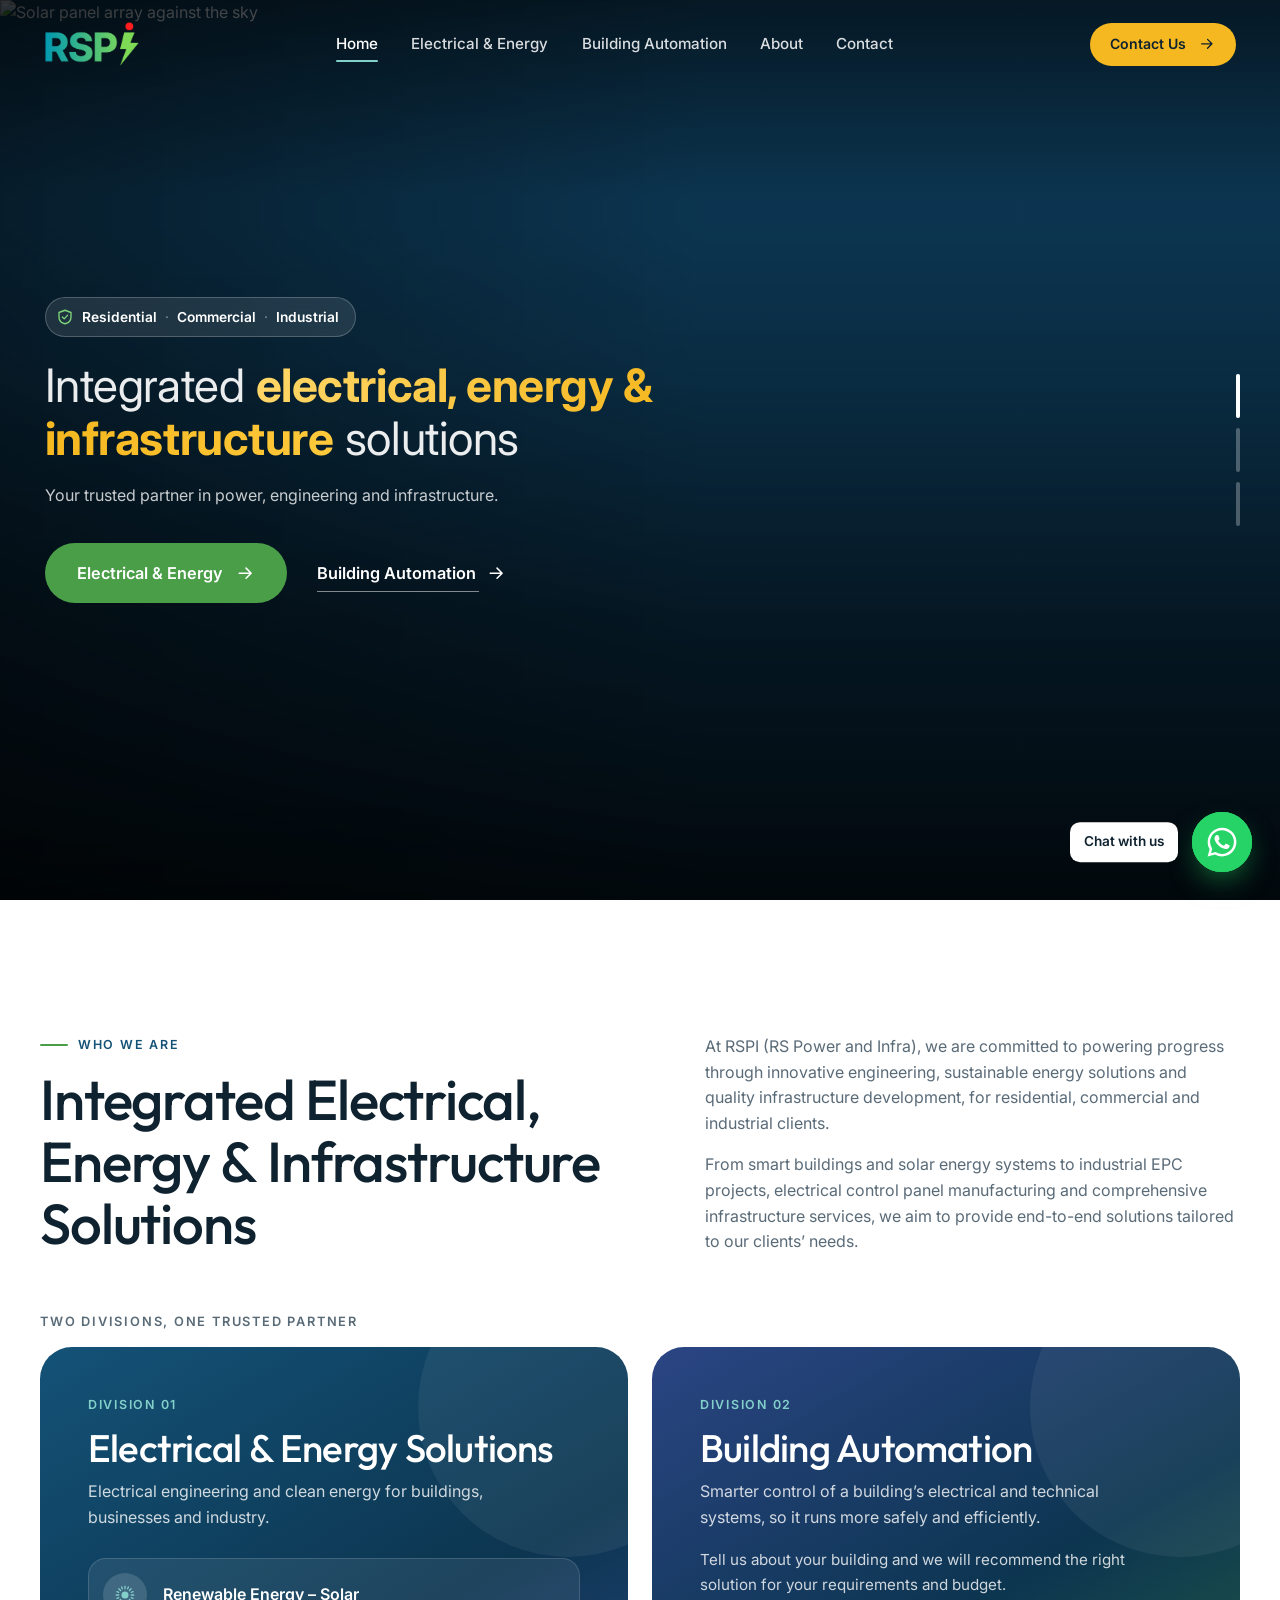
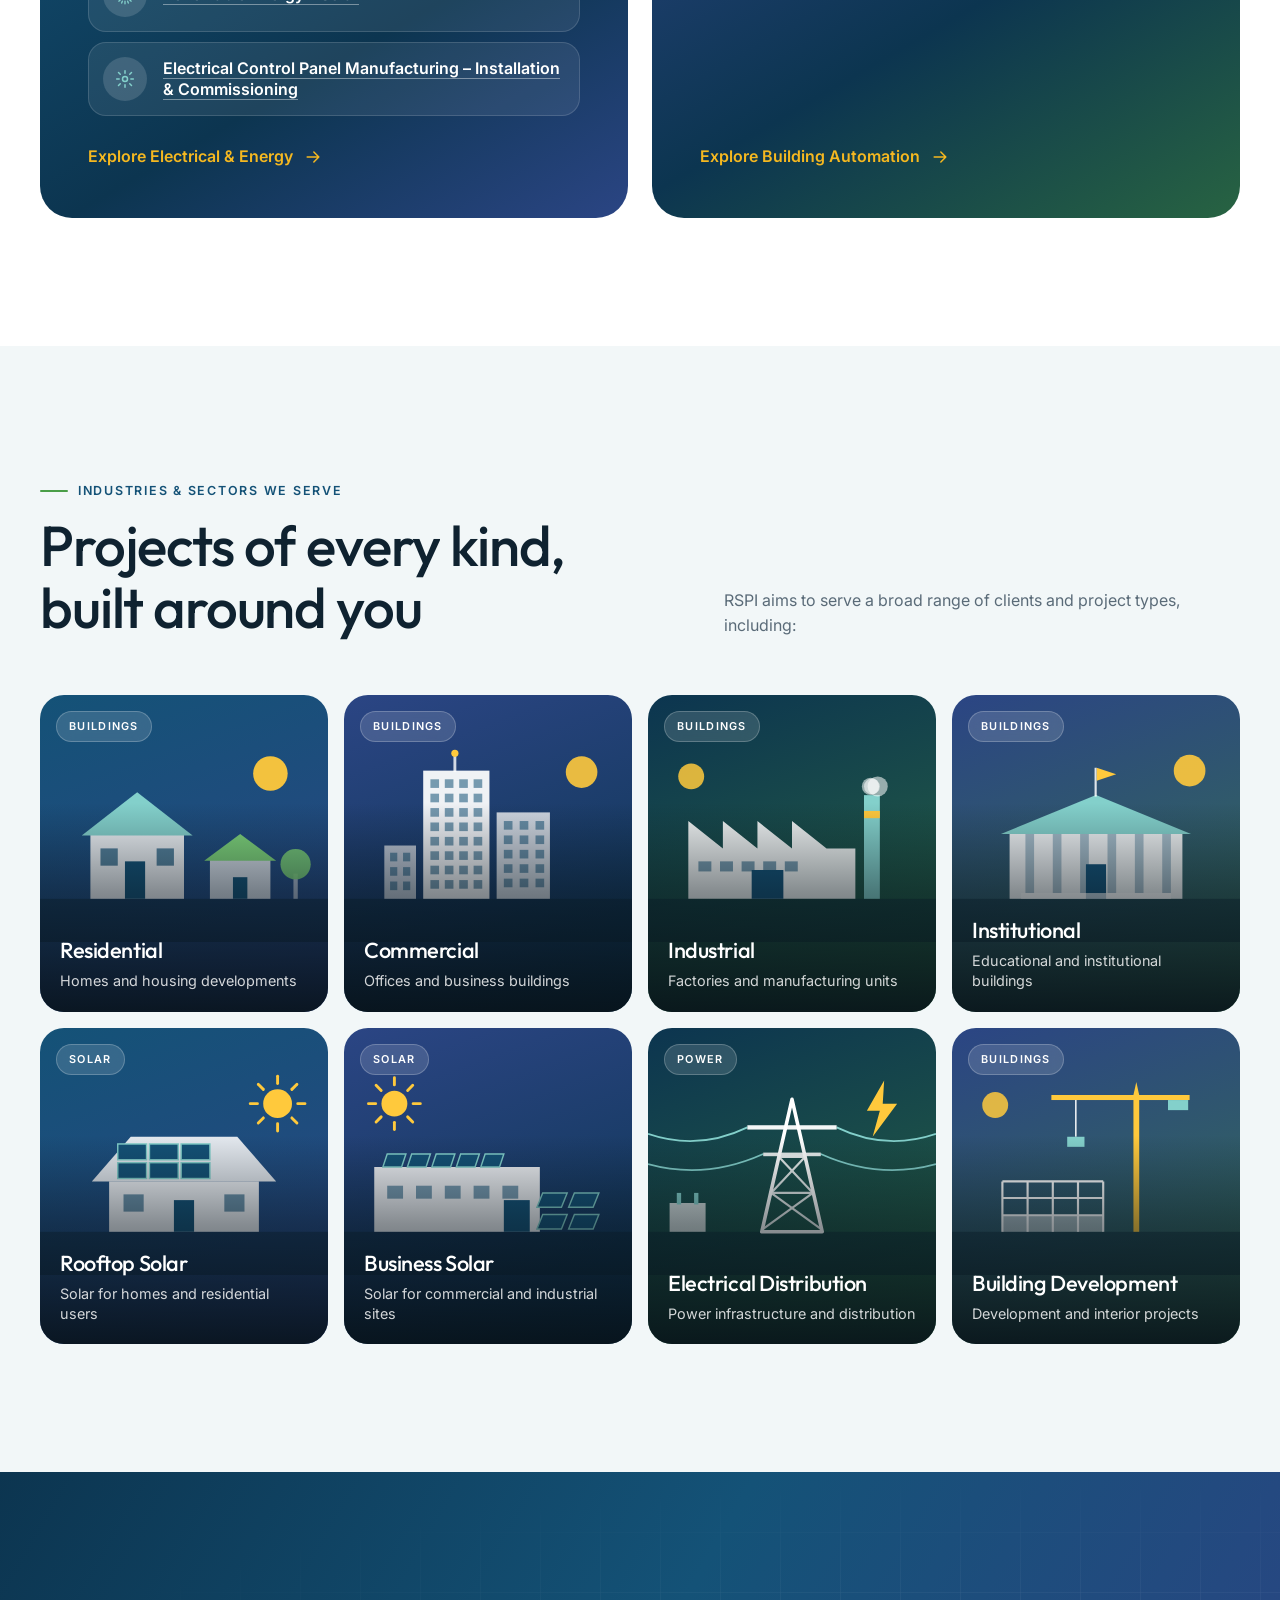
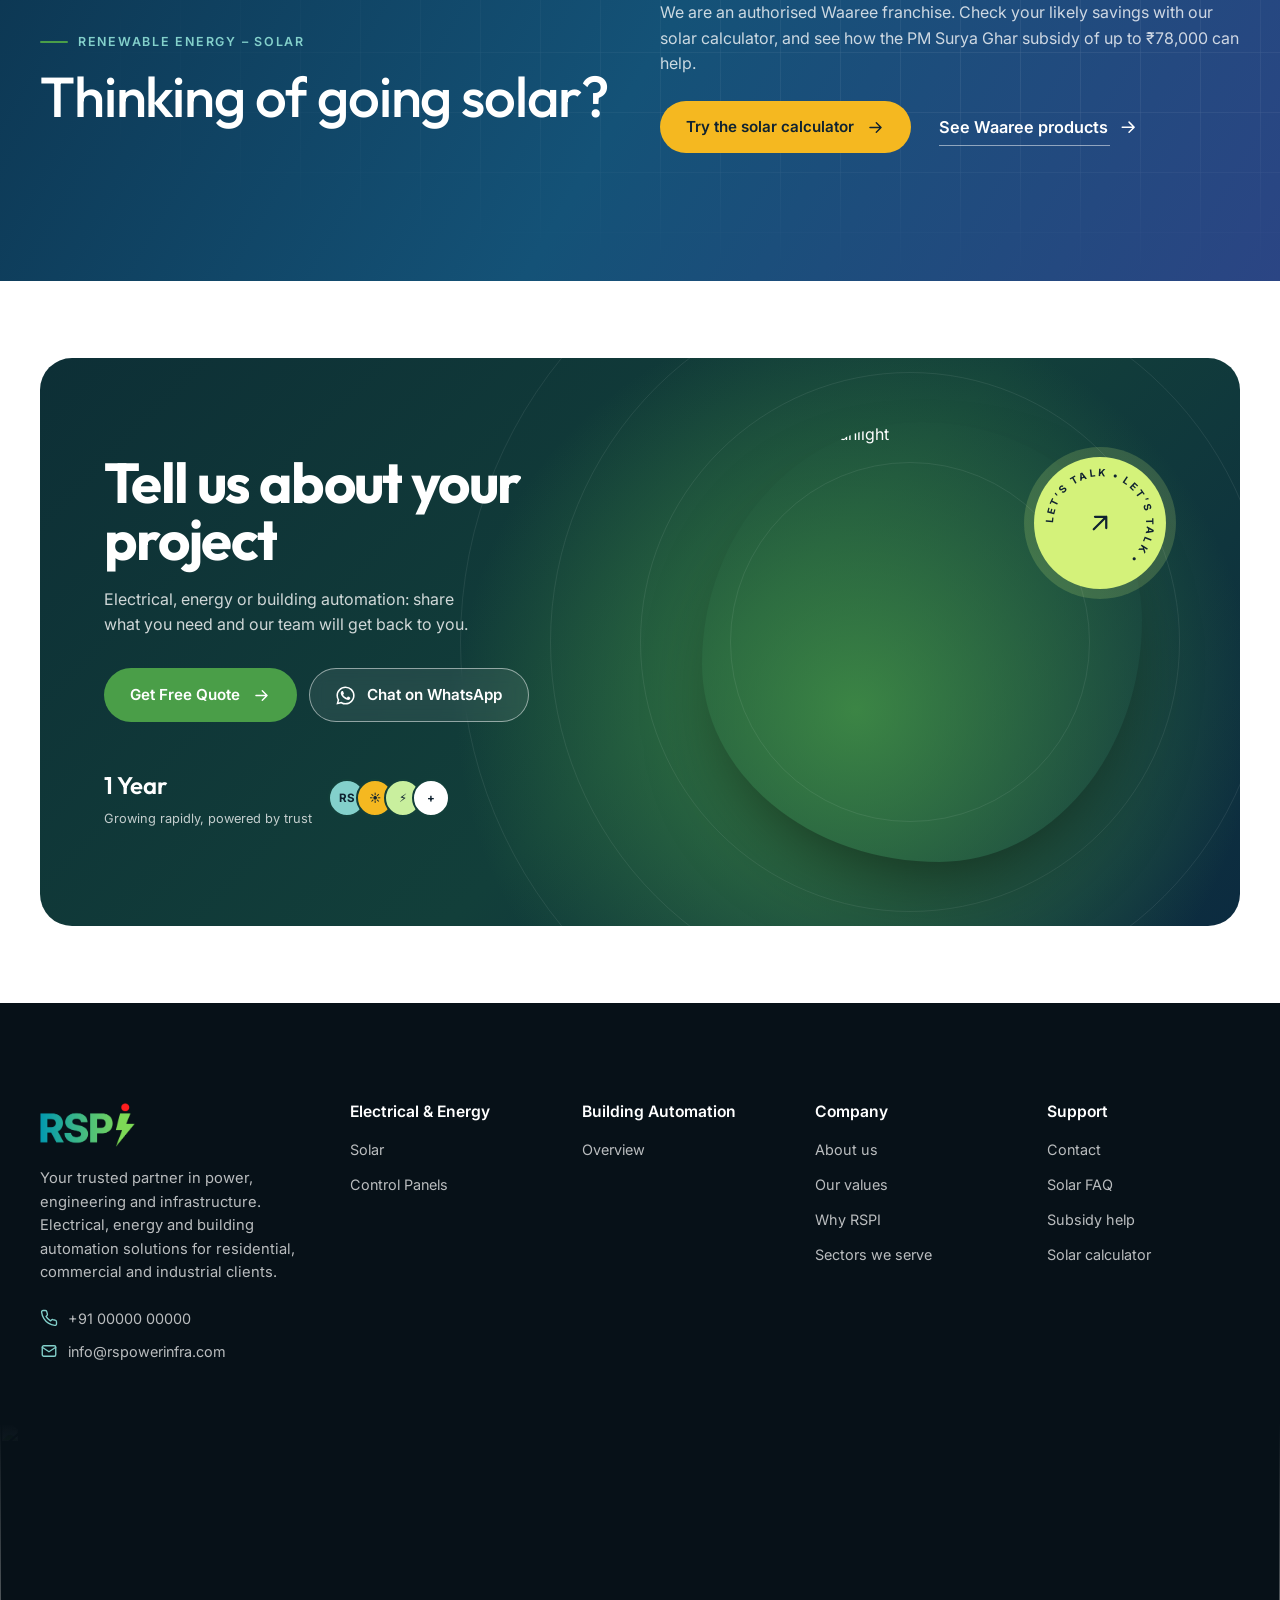
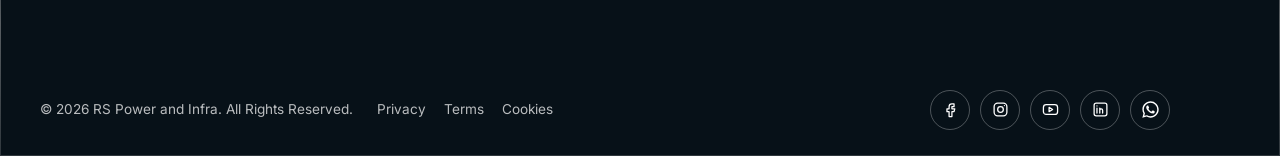
==== index.html @ d49f488b "Sectors: image tiles with short heading and subheading Replace the icon-and-sentence cards with pict" ====
<!DOCTYPE html>
<html lang="en" class="no-js">
<head>
  <meta charset="UTF-8" />
  <meta name="viewport" content="width=device-width, initial-scale=1" />
  <title>RSPI | Electrical, Energy &amp; Building Automation</title>
  <meta name="description" content="RSPI (RS Power and Infra) delivers electrical and energy solutions (solar and control panels) and building automation for residential, commercial and industrial clients." />
  <meta property="og:title" content="RSPI | Electrical, Energy &amp; Building Automation" />
  <meta property="og:description" content="Your trusted partner in power, engineering and infrastructure: electrical and energy solutions, plus building automation." />
  <meta property="og:type" content="website" />
  <meta name="theme-color" content="#145277" />
  <link rel="preconnect" href="https://fonts.googleapis.com" />
  <link rel="preconnect" href="https://fonts.gstatic.com" crossorigin />
  <link href="https://fonts.googleapis.com/css2?family=Inter:wght@400;500;600;700&family=Outfit:wght@300;400;500;600;700&display=swap" rel="stylesheet" />
  <link rel="icon" type="image/png" href="assets/logo/favicon.png" />
  <link rel="stylesheet" href="css/style.css?v=45" />
</head>
<body class="has-topnav">

  <!-- Loader -->
  <div class="loader" aria-hidden="true">
    <div class="loader__inner">
      <div class="loader__logo">
        <img class="loader__letters" src="assets/logo/logo-letters.webp" width="1400" height="651" alt="" />
        <img class="loader__bolt" src="assets/logo/logo-bolt.webp" width="1400" height="651" alt="" />
        <img class="loader__dot" src="assets/logo/logo-dot.webp" width="1400" height="651" alt="" />
      </div>
      <div class="loader__bar"><span></span></div>
    </div>
  </div>
  <div class="page-wipe" aria-hidden="true"></div>

  <!-- Header: logo left, site links centre, Contact right (no hamburger on the landing page) -->
  <header class="header header--nav">
    <div class="container header__inner">
      <a href="index.html" class="logo-slot" aria-label="RS Power and Infra home">
        <img class="logo-img" src="assets/logo/logo.png" width="1000" height="465" alt="RS Power and Infra" />
      </a>
      <nav class="header__nav" aria-label="Main">
        <a href="index.html" aria-current="page">Home</a>
        <a href="electrical.html">Electrical &amp; Energy</a>
        <a href="building-automation.html">Building Automation</a>
        <a href="about.html">About</a>
        <a href="contact.html">Contact</a>
      </nav>
      <div class="header__cta">
        <a href="contact.html" class="btn btn--sun magnetic">Contact Us <svg class="i"><use href="#i-arrow-right"/></svg></a>
      </div>
    </div>
  </header>

  <main>
    <!-- 1. HERO -->
    <section class="hero" id="top">
      <div class="hero__bg">
        <!-- Hero slideshow: changes every 5s. Swap these src values with your own photos (2000px wide recommended). -->
        <img class="hero__slide is-active" src="https://images.unsplash.com/photo-1508514177221-188b1cf16e9d?auto=format&fit=crop&w=2000&q=80" alt="Solar panel array against the sky" fetchpriority="high" />
        <img class="hero__slide" src="https://images.unsplash.com/photo-1509391366360-2e959784a276?auto=format&fit=crop&w=2000&q=80" alt="Rows of solar panels in sunlight" />
        <img class="hero__slide" src="https://images.unsplash.com/photo-1730807908064-c087959dd52c?auto=format&fit=crop&w=2000&q=80" alt="Homes with rooftop solar panels" />
      </div>
      <div class="hero__dots" aria-label="Hero images">
        <button class="is-active" aria-label="Image 1"><span></span></button>
        <button aria-label="Image 2"><span></span></button>
        <button aria-label="Image 3"><span></span></button>
      </div>

      <div class="container hero__top">
        <span class="hero__badge" data-hero-fade>
          <svg class="i"><use href="#i-shield"/></svg>
          <b>Residential</b><i aria-hidden="true">·</i><b>Commercial</b><i aria-hidden="true">·</i><b>Industrial</b>
        </span>
        <!-- Rotating headlines: one per hero image, changes with the slide. .hl phrases are yellow. -->
        <h1 class="hero__tagline" data-hero-fade aria-live="polite">
          <span class="is-active">Integrated <strong class="hl">electrical, energy &amp; infrastructure</strong> solutions</span>
          <span><strong class="hl">Solar</strong>, <strong>control panels</strong> and building automation, engineered by one team</span>
          <span>Smarter buildings with <strong class="hl">building automation</strong> from <strong>RSPI</strong></span>
        </h1>
        <p class="hero__sub" data-hero-fade>Your trusted partner in power, engineering and infrastructure.</p>
        <div class="hero__actions" data-hero-fade>
          <a href="electrical.html" class="btn magnetic">Electrical &amp; Energy <svg class="i"><use href="#i-arrow-right"/></svg></a>
          <a href="building-automation.html" class="hero__link">Building Automation <svg class="i"><use href="#i-arrow-right"/></svg></a>
        </div>
      </div>
    </section>

    <!-- 2. WHO WE ARE + TWO DIVISIONS -->
    <section class="section divisions" id="divisions">
      <div class="container">
        <div class="divisions__head">
          <div>
            <span class="eyebrow" data-reveal>Who we are</span>
            <h2 class="h-lg" data-split="words">Integrated Electrical, Energy &amp; Infrastructure Solutions</h2>
          </div>
          <div class="divisions__intro">
            <p data-reveal>At RSPI (RS Power and Infra), we are committed to powering progress through innovative engineering, sustainable energy solutions and quality infrastructure development, for residential, commercial and industrial clients.</p>
            <p data-reveal>From smart buildings and solar energy systems to industrial EPC projects, electrical control panel manufacturing and comprehensive infrastructure services, we aim to provide end-to-end solutions tailored to our clients’ needs.</p>
          </div>
        </div>
        <h3 class="divisions__sub" data-reveal>Two divisions, one trusted partner</h3>
        <div class="divisions__grid" data-stagger>
          <article class="division division--energy">
            <span class="division__num">Division 01</span>
            <h3>Electrical &amp; Energy Solutions</h3>
            <p>Electrical engineering and clean energy for buildings, businesses and industry.</p>
            <ul class="division__list">
              <li><span class="division__icon"><svg class="i"><use href="#i-sun"/></svg></span><b><a href="electrical.html#solar">Renewable Energy – Solar</a></b></li>
              <li><span class="division__icon"><svg class="i"><use href="#i-gear"/></svg></span><b><a href="electrical.html#control-panels">Electrical Control Panel Manufacturing – Installation &amp; Commissioning</a></b></li>
            </ul>
            <a href="electrical.html" class="division__link">Explore Electrical &amp; Energy <svg class="i"><use href="#i-arrow-right"/></svg></a>
          </article>
          <article class="division division--infra">
            <span class="division__num">Division 02</span>
            <h3>Building Automation</h3>
            <p>Smarter control of a building’s electrical and technical systems, so it runs more safely and efficiently.</p>
            <p class="division__note">Tell us about your building and we will recommend the right solution for your requirements and budget.</p>
            <a href="building-automation.html" class="division__link">Explore Building Automation <svg class="i"><use href="#i-arrow-right"/></svg></a>
          </article>
        </div>
      </div>
    </section>

    <!-- 3. INDUSTRIES & SECTORS -->
    <section class="section sectors" id="sectors">
      <div class="container">
        <div class="sectors__head">
          <div>
            <span class="eyebrow" data-reveal>Industries &amp; sectors we serve</span>
            <h2 class="h-lg" data-split="words">Projects of every kind, built around you</h2>
          </div>
          <p data-reveal>RSPI aims to serve a broad range of clients and project types, including:</p>
        </div>
        <ul class="sectors__grid" data-stagger>
          <li class="sector">
            <div class="sector__art" aria-hidden="true"><svg viewBox="0 0 400 300" focusable="false"><circle cx="320" cy="66" r="24" fill="#ffc93c" opacity="0.95"/><rect x="0" y="240" width="400" height="60" fill="#0b2433" opacity="0.45"/><rect x="70" y="150" width="130" height="90" fill="#ffffff" opacity="0.92"/><polygon points="58,152 135,92 212,152" fill="#83d0cb"/><rect x="118" y="188" width="28" height="52" fill="#145277"/><rect x="84" y="170" width="24" height="24" fill="#145277" opacity="0.7"/><rect x="162" y="170" width="24" height="24" fill="#145277" opacity="0.7"/><rect x="236" y="185" width="84" height="55" fill="#ffffff" opacity="0.8"/><polygon points="228,187 278,150 328,187" fill="#7fd57b"/><rect x="268" y="210" width="20" height="30" fill="#145277"/><rect x="352" y="205" width="6" height="35" fill="#ffffff" opacity="0.6"/><circle cx="355" cy="192" r="21" fill="#7fd57b" opacity="0.9"/></svg></div>
            <span class="sector__tag">Buildings</span>
            <div class="sector__text"><h3>Residential</h3><p>Homes and housing developments</p></div>
          </li>
          <li class="sector">
            <div class="sector__art" aria-hidden="true"><svg viewBox="0 0 400 300" focusable="false"><circle cx="330" cy="64" r="22" fill="#ffc93c" opacity="0.9"/><rect x="0" y="240" width="400" height="60" fill="#0b2433" opacity="0.45"/><rect x="110" y="62" width="92" height="178" fill="#ffffff" opacity="0.93"/><rect x="120" y="74" width="12" height="12" fill="#145277" opacity="0.55"/><rect x="140" y="74" width="12" height="12" fill="#145277" opacity="0.55"/><rect x="160" y="74" width="12" height="12" fill="#145277" opacity="0.55"/><rect x="180" y="74" width="12" height="12" fill="#145277" opacity="0.55"/><rect x="120" y="94" width="12" height="12" fill="#145277" opacity="0.55"/><rect x="140" y="94" width="12" height="12" fill="#145277" opacity="0.55"/><rect x="160" y="94" width="12" height="12" fill="#145277" opacity="0.55"/><rect x="180" y="94" width="12" height="12" fill="#145277" opacity="0.55"/><rect x="120" y="114" width="12" height="12" fill="#145277" opacity="0.55"/><rect x="140" y="114" width="12" height="12" fill="#145277" opacity="0.55"/><rect x="160" y="114" width="12" height="12" fill="#145277" opacity="0.55"/><rect x="180" y="114" width="12" height="12" fill="#145277" opacity="0.55"/><rect x="120" y="134" width="12" height="12" fill="#145277" opacity="0.55"/><rect x="140" y="134" width="12" height="12" fill="#145277" opacity="0.55"/><rect x="160" y="134" width="12" height="12" fill="#145277" opacity="0.55"/><rect x="180" y="134" width="12" height="12" fill="#145277" opacity="0.55"/><rect x="120" y="154" width="12" height="12" fill="#145277" opacity="0.55"/><rect x="140" y="154" width="12" height="12" fill="#145277" opacity="0.55"/><rect x="160" y="154" width="12" height="12" fill="#145277" opacity="0.55"/><rect x="180" y="154" width="12" height="12" fill="#145277" opacity="0.55"/><rect x="120" y="174" width="12" height="12" fill="#145277" opacity="0.55"/><rect x="140" y="174" width="12" height="12" fill="#145277" opacity="0.55"/><rect x="160" y="174" width="12" height="12" fill="#145277" opacity="0.55"/><rect x="180" y="174" width="12" height="12" fill="#145277" opacity="0.55"/><rect x="120" y="194" width="12" height="12" fill="#145277" opacity="0.55"/><rect x="140" y="194" width="12" height="12" fill="#145277" opacity="0.55"/><rect x="160" y="194" width="12" height="12" fill="#145277" opacity="0.55"/><rect x="180" y="194" width="12" height="12" fill="#145277" opacity="0.55"/><rect x="120" y="214" width="12" height="12" fill="#145277" opacity="0.55"/><rect x="140" y="214" width="12" height="12" fill="#145277" opacity="0.55"/><rect x="160" y="214" width="12" height="12" fill="#145277" opacity="0.55"/><rect x="180" y="214" width="12" height="12" fill="#145277" opacity="0.55"/><rect x="152" y="40" width="4" height="24" fill="#ffffff" opacity="0.8"/><circle cx="154" cy="38" r="5" fill="#ffc93c"/><rect x="212" y="120" width="74" height="120" fill="#ffffff" opacity="0.78"/><rect x="222" y="132" width="12" height="12" fill="#145277" opacity="0.55"/><rect x="244" y="132" width="12" height="12" fill="#145277" opacity="0.55"/><rect x="266" y="132" width="12" height="12" fill="#145277" opacity="0.55"/><rect x="222" y="152" width="12" height="12" fill="#145277" opacity="0.55"/><rect x="244" y="152" width="12" height="12" fill="#145277" opacity="0.55"/><rect x="266" y="152" width="12" height="12" fill="#145277" opacity="0.55"/><rect x="222" y="172" width="12" height="12" fill="#145277" opacity="0.55"/><rect x="244" y="172" width="12" height="12" fill="#145277" opacity="0.55"/><rect x="266" y="172" width="12" height="12" fill="#145277" opacity="0.55"/><rect x="222" y="192" width="12" height="12" fill="#145277" opacity="0.55"/><rect x="244" y="192" width="12" height="12" fill="#145277" opacity="0.55"/><rect x="266" y="192" width="12" height="12" fill="#145277" opacity="0.55"/><rect x="222" y="212" width="12" height="12" fill="#145277" opacity="0.55"/><rect x="244" y="212" width="12" height="12" fill="#145277" opacity="0.55"/><rect x="266" y="212" width="12" height="12" fill="#145277" opacity="0.55"/><rect x="56" y="166" width="44" height="74" fill="#ffffff" opacity="0.7"/><rect x="64" y="176" width="10" height="12" fill="#145277" opacity="0.55"/><rect x="82" y="176" width="10" height="12" fill="#145277" opacity="0.55"/><rect x="64" y="196" width="10" height="12" fill="#145277" opacity="0.55"/><rect x="82" y="196" width="10" height="12" fill="#145277" opacity="0.55"/><rect x="64" y="216" width="10" height="12" fill="#145277" opacity="0.55"/><rect x="82" y="216" width="10" height="12" fill="#145277" opacity="0.55"/></svg></div>
            <span class="sector__tag">Buildings</span>
            <div class="sector__text"><h3>Commercial</h3><p>Offices and business buildings</p></div>
          </li>
          <li class="sector">
            <div class="sector__art" aria-hidden="true"><svg viewBox="0 0 400 300" focusable="false"><rect x="0" y="240" width="400" height="60" fill="#0b2433" opacity="0.45"/><polygon points="56,240 56,132 104,170 104,132 152,170 152,132 200,170 200,132 248,170 288,170 288,240" fill="#ffffff" opacity="0.93"/><rect x="300" y="96" width="22" height="144" fill="#83d0cb"/><rect x="300" y="118" width="22" height="10" fill="#ffc93c"/><circle class="sec-smoke" style="animation-delay:0s" cx="311" cy="84" r="11" fill="#ffffff" opacity=".55"/><circle class="sec-smoke" style="animation-delay:1.4s" cx="319" cy="84" r="14" fill="#ffffff" opacity=".55"/><circle class="sec-smoke" style="animation-delay:2.8s" cx="309" cy="84" r="12" fill="#ffffff" opacity=".55"/><rect x="144" y="200" width="44" height="40" fill="#145277"/><rect x="70" y="188" width="18" height="14" fill="#145277" opacity="0.55"/><rect x="100" y="188" width="18" height="14" fill="#145277" opacity="0.55"/><rect x="130" y="188" width="18" height="14" fill="#145277" opacity="0.55"/><rect x="160" y="188" width="18" height="14" fill="#145277" opacity="0.55"/><rect x="190" y="188" width="18" height="14" fill="#145277" opacity="0.55"/><circle cx="60" cy="70" r="18" fill="#ffc93c" opacity="0.85"/></svg></div>
            <span class="sector__tag">Buildings</span>
            <div class="sector__text"><h3>Industrial</h3><p>Factories and manufacturing units</p></div>
          </li>
          <li class="sector">
            <div class="sector__art" aria-hidden="true"><svg viewBox="0 0 400 300" focusable="false"><circle cx="330" cy="62" r="22" fill="#ffc93c" opacity="0.9"/><rect x="0" y="240" width="400" height="60" fill="#0b2433" opacity="0.45"/><rect x="80" y="150" width="240" height="90" fill="#ffffff" opacity="0.93"/><polygon points="68,150 200,96 332,150" fill="#83d0cb"/><rect x="102" y="150" width="12" height="82" fill="#145277" opacity="0.35"/><rect x="140" y="150" width="12" height="82" fill="#145277" opacity="0.35"/><rect x="178" y="150" width="12" height="82" fill="#145277" opacity="0.35"/><rect x="216" y="150" width="12" height="82" fill="#145277" opacity="0.35"/><rect x="254" y="150" width="12" height="82" fill="#145277" opacity="0.35"/><rect x="292" y="150" width="12" height="82" fill="#145277" opacity="0.35"/><rect x="186" y="192" width="28" height="48" fill="#145277"/><rect x="96" y="232" width="208" height="8" fill="#ffffff" opacity="0.7"/><rect x="198" y="58" width="3" height="40" fill="#ffffff" opacity="0.85"/><polygon points="201,58 228,67 201,76" fill="#ffc93c"/></svg></div>
            <span class="sector__tag">Buildings</span>
            <div class="sector__text"><h3>Institutional</h3><p>Educational and institutional buildings</p></div>
          </li>
          <li class="sector">
            <div class="sector__art" aria-hidden="true"><svg viewBox="0 0 400 300" focusable="false"><g class="sec-sun" style="transform-origin:330px 62px"><circle cx="330" cy="62" r="20" fill="#ffc93c"/><line x1="330" y1="34" x2="330" y2="24" stroke="#ffc93c" stroke-width="4" stroke-linecap="round" transform="rotate(0 330 62)"/><line x1="330" y1="34" x2="330" y2="24" stroke="#ffc93c" stroke-width="4" stroke-linecap="round" transform="rotate(45 330 62)"/><line x1="330" y1="34" x2="330" y2="24" stroke="#ffc93c" stroke-width="4" stroke-linecap="round" transform="rotate(90 330 62)"/><line x1="330" y1="34" x2="330" y2="24" stroke="#ffc93c" stroke-width="4" stroke-linecap="round" transform="rotate(135 330 62)"/><line x1="330" y1="34" x2="330" y2="24" stroke="#ffc93c" stroke-width="4" stroke-linecap="round" transform="rotate(180 330 62)"/><line x1="330" y1="34" x2="330" y2="24" stroke="#ffc93c" stroke-width="4" stroke-linecap="round" transform="rotate(225 330 62)"/><line x1="330" y1="34" x2="330" y2="24" stroke="#ffc93c" stroke-width="4" stroke-linecap="round" transform="rotate(270 330 62)"/><line x1="330" y1="34" x2="330" y2="24" stroke="#ffc93c" stroke-width="4" stroke-linecap="round" transform="rotate(315 330 62)"/></g><rect x="0" y="240" width="400" height="60" fill="#0b2433" opacity="0.45"/><polygon points="72,170 126,108 274,108 328,170" fill="#ffffff" opacity="0.88"/><rect x="108" y="118" width="40" height="22" fill="#145277" stroke="#83d0cb" stroke-width="2"/><rect x="152" y="118" width="40" height="22" fill="#145277" stroke="#83d0cb" stroke-width="2"/><rect x="196" y="118" width="40" height="22" fill="#145277" stroke="#83d0cb" stroke-width="2"/><rect x="108" y="144" width="40" height="22" fill="#145277" stroke="#83d0cb" stroke-width="2"/><rect x="152" y="144" width="40" height="22" fill="#145277" stroke="#83d0cb" stroke-width="2"/><rect x="196" y="144" width="40" height="22" fill="#145277" stroke="#83d0cb" stroke-width="2"/><rect x="96" y="170" width="208" height="70" fill="#ffffff" opacity="0.93"/><rect x="186" y="196" width="28" height="44" fill="#145277"/><rect x="116" y="188" width="28" height="24" fill="#145277" opacity="0.6"/><rect x="256" y="188" width="28" height="24" fill="#145277" opacity="0.6"/></svg></div>
            <span class="sector__tag">Solar</span>
            <div class="sector__text"><h3>Rooftop Solar</h3><p>Solar for homes and residential users</p></div>
          </li>
          <li class="sector">
            <div class="sector__art" aria-hidden="true"><svg viewBox="0 0 400 300" focusable="false"><g class="sec-sun" style="transform-origin:70px 62px"><circle cx="70" cy="62" r="18" fill="#ffc93c"/><line x1="70" y1="36" x2="70" y2="26" stroke="#ffc93c" stroke-width="4" stroke-linecap="round" transform="rotate(0 70 62)"/><line x1="70" y1="36" x2="70" y2="26" stroke="#ffc93c" stroke-width="4" stroke-linecap="round" transform="rotate(45 70 62)"/><line x1="70" y1="36" x2="70" y2="26" stroke="#ffc93c" stroke-width="4" stroke-linecap="round" transform="rotate(90 70 62)"/><line x1="70" y1="36" x2="70" y2="26" stroke="#ffc93c" stroke-width="4" stroke-linecap="round" transform="rotate(135 70 62)"/><line x1="70" y1="36" x2="70" y2="26" stroke="#ffc93c" stroke-width="4" stroke-linecap="round" transform="rotate(180 70 62)"/><line x1="70" y1="36" x2="70" y2="26" stroke="#ffc93c" stroke-width="4" stroke-linecap="round" transform="rotate(225 70 62)"/><line x1="70" y1="36" x2="70" y2="26" stroke="#ffc93c" stroke-width="4" stroke-linecap="round" transform="rotate(270 70 62)"/><line x1="70" y1="36" x2="70" y2="26" stroke="#ffc93c" stroke-width="4" stroke-linecap="round" transform="rotate(315 70 62)"/></g><rect x="0" y="240" width="400" height="60" fill="#0b2433" opacity="0.45"/><rect x="42" y="150" width="230" height="90" fill="#ffffff" opacity="0.93"/><polygon points="54,150 80,150 86,132 60,132" fill="#145277" stroke="#83d0cb" stroke-width="2"/><polygon points="88,150 114,150 120,132 94,132" fill="#145277" stroke="#83d0cb" stroke-width="2"/><polygon points="122,150 148,150 154,132 128,132" fill="#145277" stroke="#83d0cb" stroke-width="2"/><polygon points="156,150 182,150 188,132 162,132" fill="#145277" stroke="#83d0cb" stroke-width="2"/><polygon points="190,150 216,150 222,132 196,132" fill="#145277" stroke="#83d0cb" stroke-width="2"/><rect x="60" y="176" width="22" height="18" fill="#145277" opacity="0.55"/><rect x="100" y="176" width="22" height="18" fill="#145277" opacity="0.55"/><rect x="140" y="176" width="22" height="18" fill="#145277" opacity="0.55"/><rect x="180" y="176" width="22" height="18" fill="#145277" opacity="0.55"/><rect x="220" y="176" width="22" height="18" fill="#145277" opacity="0.55"/><rect x="222" y="196" width="36" height="44" fill="#145277"/><polygon points="268,206 302,206 310,186 276,186" fill="#145277" stroke="#83d0cb" stroke-width="2"/><polygon points="312,206 346,206 354,186 320,186" fill="#145277" stroke="#83d0cb" stroke-width="2"/><polygon points="268,236 302,236 310,216 276,216" fill="#145277" stroke="#83d0cb" stroke-width="2"/><polygon points="312,236 346,236 354,216 320,216" fill="#145277" stroke="#83d0cb" stroke-width="2"/></svg></div>
            <span class="sector__tag">Solar</span>
            <div class="sector__text"><h3>Business Solar</h3><p>Solar for commercial and industrial sites</p></div>
          </li>
          <li class="sector">
            <div class="sector__art" aria-hidden="true"><svg viewBox="0 0 400 300" focusable="false"><rect x="0" y="240" width="400" height="60" fill="#0b2433" opacity="0.45"/><g fill="none" stroke="#83d0cb" stroke-width="2.5"><path d="M0 104 Q70 128 138 95"/><path d="M262 95 Q330 128 400 104"/><path d="M0 146 Q80 168 160 132"/><path d="M240 132 Q320 168 400 146"/></g><polygon points="200,56 158,240 242,240" fill="none" stroke="#ffffff" stroke-width="5" stroke-linejoin="round"/><g stroke="#ffffff" stroke-width="3" opacity=".9"><line x1="171" y1="186" x2="229" y2="186"/><line x1="182" y1="136" x2="218" y2="136"/><line x1="171" y1="186" x2="218" y2="136"/><line x1="229" y1="186" x2="182" y2="136"/><line x1="160" y1="236" x2="229" y2="186"/><line x1="240" y1="236" x2="171" y2="186"/></g><rect x="138" y="92" width="124" height="6" fill="#ffffff" opacity="0.95"/><rect x="160" y="130" width="80" height="5" fill="#ffffff" opacity="0.9"/><polygon points="328,30 304,72 322,72 312,108 346,62 326,62" fill="#ffc93c"/><rect x="30" y="200" width="50" height="40" fill="#ffffff" opacity="0.8"/><rect x="40" y="186" width="6" height="16" fill="#83d0cb"/><rect x="64" y="186" width="6" height="16" fill="#83d0cb"/></svg></div>
            <span class="sector__tag">Power</span>
            <div class="sector__text"><h3>Electrical Distribution</h3><p>Power infrastructure and distribution</p></div>
          </li>
          <li class="sector">
            <div class="sector__art" aria-hidden="true"><svg viewBox="0 0 400 300" focusable="false"><rect x="0" y="240" width="400" height="60" fill="#0b2433" opacity="0.45"/><rect x="70" y="217" width="140" height="23" fill="#ffffff" opacity="0.55"/><line x1="70" y1="170" x2="70" y2="240" stroke="#ffffff" stroke-width="3"/><line x1="105" y1="170" x2="105" y2="240" stroke="#ffffff" stroke-width="3"/><line x1="140" y1="170" x2="140" y2="240" stroke="#ffffff" stroke-width="3"/><line x1="175" y1="170" x2="175" y2="240" stroke="#ffffff" stroke-width="3"/><line x1="210" y1="170" x2="210" y2="240" stroke="#ffffff" stroke-width="3"/><line x1="70" y1="170" x2="210" y2="170" stroke="#ffffff" stroke-width="3"/><line x1="70" y1="193" x2="210" y2="193" stroke="#ffffff" stroke-width="3"/><line x1="70" y1="217" x2="210" y2="217" stroke="#ffffff" stroke-width="3"/><rect x="252" y="50" width="8" height="190" fill="#ffc93c"/><rect x="138" y="50" width="192" height="7" fill="#ffc93c"/><rect x="300" y="57" width="28" height="14" fill="#83d0cb"/><polygon points="252,50 256,32 260,50" fill="#ffc93c"/><line x1="172" y1="57" x2="172" y2="108" stroke="#ffffff" stroke-width="2"/><rect x="160" y="108" width="24" height="14" fill="#83d0cb"/><circle cx="60" cy="64" r="18" fill="#ffc93c" opacity="0.85"/></svg></div>
            <span class="sector__tag">Buildings</span>
            <div class="sector__text"><h3>Building Development</h3><p>Development and interior projects</p></div>
          </li>
        </ul>
      </div>
    </section>

    <!-- 4. SOLAR TEASER -->
    <section class="section stats-band solar-teaser" id="solar-teaser">
      <div class="container">
        <div class="stats-band__head">
          <div>
            <span class="eyebrow eyebrow--light" data-reveal>Renewable Energy – Solar</span>
            <h2 class="h-lg" data-split="words">Thinking of going solar?</h2>
          </div>
          <div>
            <p data-reveal>We are an authorised Waaree franchise. Check your likely savings with our solar calculator, and see how the PM Surya Ghar subsidy of up to ₹78,000 can help.</p>
            <div class="teaser__actions" data-reveal>
              <a href="electrical.html#planner" class="btn btn--sun magnetic">Try the solar calculator <svg class="i"><use href="#i-arrow-right"/></svg></a>
              <a href="electrical.html#products" class="hero__link">See Waaree products <svg class="i"><use href="#i-arrow-right"/></svg></a>
            </div>
          </div>
        </div>
      </div>
    </section>

    <!-- 6. CTA -->
    <section class="cta-wrap">
      <div class="container">
        <div class="cta" data-reveal>
          <div class="cta__rings" aria-hidden="true"><span></span><span></span><span></span><span></span></div>
          <div class="cta__copy">
            <h2 data-split="words">Tell us about your project</h2>
            <p>Electrical, energy or building automation: share what you need and our team will get back to you.</p>
            <div class="cta__actions">
              <a href="contact.html" class="btn magnetic">Get Free Quote <svg class="i"><use href="#i-arrow-right"/></svg></a>
              <a href="#" class="btn btn--ghost magnetic" data-whatsapp><svg class="i"><use href="#i-whatsapp"/></svg> Chat on WhatsApp</a>
            </div>
            <div class="cta__proof">
              <div><b>1 Year</b><small>Growing rapidly, powered by trust</small></div>
              <div class="avatars" aria-hidden="true"><span>RS</span><span>☀</span><span>⚡</span><span>+</span></div>
            </div>
          </div>
          <div class="cta__visual">
            <div class="cta__img">
              <img src="https://images.unsplash.com/photo-1509391366360-2e959784a276?auto=format&fit=crop&w=900&q=80" alt="Solar panels in sunlight" loading="lazy" />
            </div>
            <a href="contact.html" class="spin-badge" aria-label="Contact us">
              <svg class="ring" viewBox="0 0 120 120" aria-hidden="true">
                <defs><path id="circlePath" d="M60,60 m-48,0 a48,48 0 1,1 96,0 a48,48 0 1,1 -96,0"/></defs>
                <text><textPath href="#circlePath">Let’s talk • Let’s talk • </textPath></text>
              </svg>
              <svg class="i"><use href="#i-arrow-up-right"/></svg>
            </a>
          </div>
        </div>
      </div>
    </section>
  </main>

  <!-- 7. FOOTER -->
  <footer class="footer">
    <div class="container footer__grid">
      <div class="footer__brand">
        <a href="index.html" class="logo-slot"><img class="logo-img" src="assets/logo/logo.png" width="1000" height="465" alt="RS Power and Infra" /></a>
        <p>Your trusted partner in power, engineering and infrastructure. Electrical, energy and building automation solutions for residential, commercial and industrial clients.</p>
        <div class="footer__contact">
          <a href="tel:+910000000000"><svg class="i"><use href="#i-phone"/></svg> +91 00000 00000</a>
          <a href="mailto:info@rspowerinfra.com"><svg class="i"><use href="#i-mail"/></svg> info@rspowerinfra.com</a>
        </div>
      </div>
      <div><h4>Electrical &amp; Energy</h4><ul><li><a href="electrical.html#solar">Solar</a></li><li><a href="electrical.html#control-panels">Control Panels</a></li></ul></div>
      <div><h4>Building Automation</h4><ul><li><a href="building-automation.html">Overview</a></li></ul></div>
      <div><h4>Company</h4><ul><li><a href="about.html">About us</a></li><li><a href="about.html#values">Our values</a></li><li><a href="about.html#why">Why RSPI</a></li><li><a href="index.html#sectors">Sectors we serve</a></li></ul></div>
      <div><h4>Support</h4><ul><li><a href="contact.html">Contact</a></li><li><a href="contact.html#faq">Solar FAQ</a></li><li><a href="electrical.html#subsidy">Subsidy help</a></li><li><a href="electrical.html#planner">Solar calculator</a></li></ul></div>
    </div>
    <div class="footer__panel">
      <img src="https://images.unsplash.com/photo-1509391366360-2e959784a276?auto=format&fit=crop&w=2000&q=70" alt="" loading="lazy" />
      <div class="footer__bottom">
        <div class="container">
          <div class="footer__copy"><span>© <span data-year>2026</span> RS Power and Infra. All Rights Reserved.</span><nav class="footer__legal" aria-label="Legal"><a href="#">Privacy</a><a href="#">Terms</a><a href="#">Cookies</a></nav></div>
          <div class="socials">
            <a href="#" aria-label="Facebook"><svg class="i"><use href="#i-facebook"/></svg></a>
            <a href="#" aria-label="Instagram"><svg class="i"><use href="#i-instagram"/></svg></a>
            <a href="#" aria-label="YouTube"><svg class="i"><use href="#i-youtube"/></svg></a>
            <a href="#" aria-label="LinkedIn"><svg class="i"><use href="#i-linkedin"/></svg></a>
            <a href="#" aria-label="WhatsApp" data-whatsapp><svg class="i"><use href="#i-whatsapp"/></svg></a>
          </div>
        </div>
      </div>
    </div>
  </footer>

  <!-- Floating WhatsApp (set number in js/main.js → CONFIG.whatsappNumber) -->
  <a href="#" class="wa-float" data-whatsapp aria-label="Chat with us on WhatsApp">
    <svg class="i"><use href="#i-whatsapp"/></svg>
    <span class="wa-float__tip">Chat with us</span>
  </a>

  <script src="https://cdnjs.cloudflare.com/ajax/libs/gsap/3.12.5/gsap.min.js"></script>
  <script src="https://cdnjs.cloudflare.com/ajax/libs/gsap/3.12.5/ScrollTrigger.min.js"></script>
  <script src="https://cdn.jsdelivr.net/npm/lenis@1.1.13/dist/lenis.min.js"></script>
  <script src="js/main.js?v=45"></script>
</body>
</html>
---- css/style.css ----
/* =========================================================
   RS Power and Infra — main stylesheet
   Palette: #145277 · #83D0CB · #2B4584 · #4A9E48
   ========================================================= */

:root {
  --teal: #145277;
  --teal-deep: #0c3550;
  --aqua: #83d0cb;
  --navy: #2b4584;
  --green: #4a9e48;
  --green-dark: #3a8238;
  --sun: #f5b820;

  --ink: #0f2230;
  --muted: #5a6b78;
  --line: #e2e9ee;
  --bg: #ffffff;
  --bg-soft: #f2f7f8;
  --cream: #f5f9f1;
  --dark: #071118;

  --radius: 24px;
  --radius-lg: 32px;
  --shadow: 0 20px 50px -20px rgba(15, 34, 48, 0.25);
  --ease: cubic-bezier(0.22, 1, 0.36, 1);

  --font-head: "Outfit", system-ui, sans-serif;
  --font-body: "Inter", system-ui, sans-serif;
  --gutter: clamp(16px, 4vw, 40px);
}

/* ---------- Reset ---------- */
*,
*::before,
*::after { box-sizing: border-box; margin: 0; padding: 0; }
html { -webkit-text-size-adjust: 100%; }
html.lenis, html.lenis body { height: auto; }
.lenis.lenis-smooth { scroll-behavior: auto !important; }
.lenis.lenis-stopped { overflow: hidden; }
body {
  font-family: var(--font-body);
  color: var(--ink);
  background: var(--bg);
  line-height: 1.6;
  overflow-x: hidden;
  -webkit-font-smoothing: antialiased;
}
body.no-scroll { overflow: hidden; }
img { display: block; max-width: 100%; }
a { color: inherit; text-decoration: none; }
button, input, select, textarea { font: inherit; color: inherit; }
button { cursor: pointer; background: none; border: 0; }
h1, h2, h3, h4 { font-family: var(--font-head); font-weight: 500; line-height: 1.1; letter-spacing: -0.02em; }
svg.i { width: 1.25em; height: 1.25em; fill: none; stroke: currentColor; stroke-width: 1.8; stroke-linecap: round; stroke-linejoin: round; flex-shrink: 0; }
svg.i--fill { fill: currentColor; stroke: none; }
::selection { background: var(--aqua); color: var(--ink); }

.container { width: 100%; max-width: 1280px; margin-inline: auto; padding-inline: var(--gutter); }
@media (min-width: 1440px) { .container { max-width: 1480px; padding-inline: 48px; } }
@media (min-width: 1800px) { .container { max-width: 1660px; padding-inline: 56px; } }
.section { padding-block: clamp(72px, 10vw, 140px); }
.visually-hidden { position: absolute; width: 1px; height: 1px; overflow: hidden; clip: rect(0 0 0 0); white-space: nowrap; }

/* Split text helpers */
.w, .c { display: inline-block; overflow: hidden; vertical-align: top; padding-bottom: 0.08em; margin-bottom: -0.08em; }
.wi, .ci { display: inline-block; will-change: transform; }

/* ---------- Typography ---------- */
.eyebrow {
  display: inline-flex; align-items: center; gap: 10px;
  font-size: 0.78rem; font-weight: 600; letter-spacing: 0.14em; text-transform: uppercase;
  color: var(--teal);
}
.eyebrow::before { content: ""; width: 28px; height: 2px; background: var(--green); border-radius: 2px; }
.eyebrow--light { color: var(--aqua); }
.h-xl { font-size: clamp(2.4rem, 6vw, 5rem); }
.h-lg { font-size: clamp(2rem, 4.4vw, 3.6rem); }
.h-md { font-size: clamp(1.6rem, 3vw, 2.4rem); }
.lead { font-size: clamp(1rem, 1.3vw, 1.15rem); color: var(--muted); max-width: 60ch; }
.text-grad {
  background: linear-gradient(100deg, var(--teal), var(--green));
  -webkit-background-clip: text; background-clip: text; color: transparent;
}

/* ---------- Buttons ---------- */
.btn {
  --bg: var(--green); --fg: #fff;
  position: relative; display: inline-flex; align-items: center; gap: 12px;
  padding: 14px 26px; border-radius: 999px;
  background: var(--bg); color: var(--fg);
  font-weight: 600; font-size: 0.95rem; white-space: nowrap;
  overflow: hidden; isolation: isolate;
  transition: transform 0.5s cubic-bezier(0.22, 1, 0.36, 1), box-shadow 0.5s cubic-bezier(0.22, 1, 0.36, 1), color 0.4s, border-color 0.4s, background-color 0.4s;
  will-change: transform;
}
.btn::after {
  content: ""; position: absolute; inset: 0; z-index: -1;
  background: var(--teal); border-radius: inherit;
  transform: translateY(101%); transition: transform 0.6s cubic-bezier(0.65, 0, 0.35, 1);
}
/* shine that sweeps across on hover */
.btn::before {
  content: ""; position: absolute; top: 0; left: -75%; z-index: 1; width: 50%; height: 100%; pointer-events: none;
  background: linear-gradient(100deg, rgba(255, 255, 255, 0) 0%, rgba(255, 255, 255, 0.35) 50%, rgba(255, 255, 255, 0) 100%);
  transform: skewX(-20deg);
}
.btn:hover::before { animation: btnShine 0.9s cubic-bezier(0.22, 1, 0.36, 1); }
@keyframes btnShine { from { left: -75%; } to { left: 130%; } }
.btn:hover::after { transform: translateY(0); }
.btn:hover { box-shadow: 0 18px 36px -14px rgba(20, 82, 119, 0.6); }
.btn:not(.magnetic):hover { transform: translateY(-3px); }
.btn:active { transform: scale(0.96) !important; transition-duration: 0.15s; }
.btn .i { transition: transform 0.5s cubic-bezier(0.34, 1.56, 0.64, 1); }
.btn:hover .i { transform: translateX(5px); }
.btn--sun { --bg: var(--sun); --fg: var(--ink); }
.btn--sun::after { background: #fff; }
.btn--ghost {
  --bg: rgba(255, 255, 255, 0.08); --fg: #fff; border: 1px solid rgba(255, 255, 255, 0.5);
  -webkit-backdrop-filter: blur(8px); backdrop-filter: blur(8px);
}
.btn--ghost::after { background: #fff; }
.btn--ghost:hover { color: var(--ink); border-color: #fff; }
.btn--dark { --bg: var(--teal-deep); }
.btn--dark::after { background: var(--green); }
.btn--outline { --bg: transparent; --fg: var(--teal); border: 1px solid var(--teal); }
.btn--outline::after { background: var(--teal); }
.btn--outline:hover { color: #fff; }
.btn--sm { padding: 10px 18px; font-size: 0.85rem; }
.btn__dot {
  display: grid; place-items: center; width: 30px; height: 30px; margin: -6px -14px -6px 0;
  border-radius: 50%; background: var(--green); color: #fff;
}
.btn--dark .btn__dot { background: var(--green); }
.btn--dark:hover .btn__dot { background: var(--teal-deep); }
.magnetic { transition: transform 0.6s cubic-bezier(0.22, 1, 0.36, 1), box-shadow 0.5s, color 0.4s; }
/* Owner asked for these interactions, so keep them even with reduced motion on */
@media (prefers-reduced-motion: reduce) {
  .btn, .btn::after, .btn .i, .magnetic { transition-duration: 0.5s !important; }
  .btn:hover::before { animation-duration: 0.9s !important; }
}

/* ---------- Loader & page transition ---------- */
.loader {
  position: fixed; inset: 0; z-index: 200;
  display: grid; place-items: center;
  background: #fff;
}
.loader__inner { display: flex; flex-direction: column; align-items: center; gap: 28px; }
/* the three parts of the logo are stacked on one canvas and animated separately */
.loader__logo { position: relative; width: min(340px, 64vw); aspect-ratio: 1400 / 651; }
.loader__logo img { position: absolute; inset: 0; width: 100%; height: 100%; }
.loader__letters { clip-path: inset(0 100% 0 0); }
.loader__bolt, .loader__dot { opacity: 0; }
.loader__bar { width: 160px; height: 3px; background: rgba(15, 34, 48, 0.1); border-radius: 3px; overflow: hidden; }
.loader__bar span { display: block; height: 100%; width: 100%; background: linear-gradient(90deg, var(--teal), var(--green)); transform-origin: left; transform: scaleX(0); }
.no-js .loader, .reduced .loader { display: none; }

.page-wipe {
  position: fixed; inset: 0; z-index: 190; pointer-events: none;
  background: var(--teal); transform: scaleY(0); transform-origin: bottom;
}

/* ---------- Header ---------- */
.header {
  position: fixed; inset: 0 0 auto; z-index: 60;
  padding-block: 22px; color: #fff;
  transition: padding 0.4s var(--ease), background 0.4s var(--ease), transform 0.5s var(--ease), box-shadow 0.4s;
}
.header > .container { max-width: none; }
@media (min-width: 761px) { .header > .container { padding-inline: clamp(24px, 3.5vw, 56px); } }
.header__inner { display: grid; grid-template-columns: 1fr auto 1fr; align-items: center; gap: 16px; }
.header.is-scrolled {
  padding-block: 10px;
  background: rgba(12, 53, 80, 0.78);
  -webkit-backdrop-filter: blur(16px) saturate(140%); backdrop-filter: blur(16px) saturate(140%);
  box-shadow: 0 10px 30px -15px rgba(0, 0, 0, 0.4);
}
.header.is-hidden { transform: translateY(-110%); }
.menu-btn { display: inline-flex; align-items: center; gap: 12px; font-size: 0.95rem; font-weight: 500; color: inherit; justify-self: start; }
.menu-btn__lines { display: block; position: relative; width: 26px; height: 14px; }
.menu-btn__lines span {
  position: absolute; left: 0; height: 2px; width: 100%; border-radius: 2px; background: currentColor;
  transform-origin: center;
  transition: top 0.45s cubic-bezier(0.22, 1, 0.36, 1), width 0.45s cubic-bezier(0.22, 1, 0.36, 1), transform 0.45s cubic-bezier(0.22, 1, 0.36, 1), opacity 0.3s;
  animation: burgerIn 0.8s cubic-bezier(0.22, 1, 0.36, 1) backwards;
}
.menu-btn__lines span:nth-child(1) { top: 0; width: 100%; animation-delay: 0.9s; }
.menu-btn__lines span:nth-child(2) { top: 6px; width: 62%; animation-delay: 1s; }
.menu-btn__lines span:nth-child(3) { top: 12px; width: 82%; animation-delay: 1.1s; }
@keyframes burgerIn { from { transform: scaleX(0); transform-origin: left; opacity: 0; } }
/* hover: lines ripple to different lengths */
.menu-btn:hover .menu-btn__lines span:nth-child(1) { width: 55%; transition-delay: 0s; }
.menu-btn:hover .menu-btn__lines span:nth-child(2) { width: 100%; transition-delay: 0.06s; }
.menu-btn:hover .menu-btn__lines span:nth-child(3) { width: 40%; transition-delay: 0.12s; }
/* open: morph into an X */
.menu-btn.is-open .menu-btn__lines span:nth-child(1) { top: 6px; width: 100%; transform: rotate(45deg); }
.menu-btn.is-open .menu-btn__lines span:nth-child(2) { opacity: 0; transform: translateX(-10px); }
.menu-btn.is-open .menu-btn__lines span:nth-child(3) { top: 6px; width: 100%; transform: rotate(-45deg); }
.menu-btn__label { display: inline-block; transition: transform 0.45s cubic-bezier(0.22, 1, 0.36, 1), letter-spacing 0.45s; }
.menu-btn:hover .menu-btn__label { transform: translateX(3px); letter-spacing: 0.04em; }
.header__cta { justify-self: end; }
.header__cta .btn { padding: 10px 20px; font-size: 0.88rem; }

/* Logo: official artwork, shown directly on the page background */
.logo-slot { display: inline-flex; align-items: center; justify-content: center; }
.logo-img { display: block; height: 44px; width: auto; }

/* ---------- Full screen menu ---------- */
.menu {
  position: fixed; inset: 0; z-index: 70;
  background: radial-gradient(circle at 80% 20%, rgba(131, 208, 203, 0.18), transparent 50%), var(--teal-deep);
  color: #fff;
  clip-path: circle(0% at 48px 44px);
  /* keep the panel visible while its circle shrinks, then hide it */
  transition: clip-path 0.9s cubic-bezier(0.76, 0, 0.24, 1), visibility 0s linear 0.9s;
  visibility: hidden;
  overflow-y: auto;
}
.menu.is-open { clip-path: circle(150% at 48px 44px); visibility: visible; transition: clip-path 0.9s cubic-bezier(0.22, 1, 0.36, 1), visibility 0s linear 0s; }
.menu__top { display: flex; justify-content: space-between; align-items: center; padding-block: 22px; }
.menu__close { display: inline-flex; align-items: center; gap: 10px; color: #fff; font-weight: 500; }
.menu__close .i { width: 26px; height: 26px; transition: transform 0.5s cubic-bezier(0.22, 1, 0.36, 1); }
.menu__close:hover .i { transform: rotate(90deg); }
.menu__body {
  display: grid; grid-template-columns: 1.4fr 1fr; gap: 48px; align-items: end;
  min-height: calc(100svh - 110px); padding-block: 40px 56px;
}
.menu__links { list-style: none; counter-reset: m; }
.menu__links li { overflow: hidden; }
.menu__links a {
  counter-increment: m;
  display: inline-flex; align-items: baseline; gap: 18px;
  font-family: var(--font-head); font-size: clamp(2.2rem, 6.4vw, 4.8rem); line-height: 1.08; letter-spacing: -0.03em;
  transform: translateY(110%); transition: transform 0.8s cubic-bezier(0.22, 1, 0.36, 1), color 0.3s, opacity 0.4s;
}
.menu__links a::before { content: "0" counter(m); font-size: 0.9rem; color: var(--aqua); font-family: var(--font-body); letter-spacing: 0.1em; }
.menu__links a:hover, .menu__links a[aria-current="page"] { color: var(--aqua); }
.menu.is-open .menu__links a { transform: translateY(0); }
.menu.is-open .menu__links li:nth-child(1) a { transition-delay: 0.25s; }
.menu.is-open .menu__links li:nth-child(2) a { transition-delay: 0.31s; }
.menu.is-open .menu__links li:nth-child(3) a { transition-delay: 0.37s; }
.menu.is-open .menu__links li:nth-child(4) a { transition-delay: 0.43s; }
.menu.is-open .menu__links li:nth-child(5) a { transition-delay: 0.49s; }
.menu__info { display: grid; gap: 22px; opacity: 0; transform: translateY(20px); transition: 0.7s var(--ease) 0.45s; }
.menu.is-open .menu__info { opacity: 1; transform: none; }
.menu__info h4 { font-size: 0.78rem; letter-spacing: 0.14em; text-transform: uppercase; color: var(--aqua); font-family: var(--font-body); font-weight: 600; margin-bottom: 6px; }
.menu__info p, .menu__info a { color: rgba(255, 255, 255, 0.85); }
.menu__info a:hover { color: #fff; }
/* closing: links glide up through their mask and fade, last link first for a gentle cascade */
.menu.is-closing .menu__links a {
  transform: translateY(-105%); opacity: 0;
  transition: transform 0.55s cubic-bezier(0.55, 0, 0.45, 1), opacity 0.45s ease, color 0.3s;
}
.menu.is-closing .menu__links li:nth-child(5) a { transition-delay: 0s; }
.menu.is-closing .menu__links li:nth-child(4) a { transition-delay: 0.04s; }
.menu.is-closing .menu__links li:nth-child(3) a { transition-delay: 0.08s; }
.menu.is-closing .menu__links li:nth-child(2) a { transition-delay: 0.12s; }
.menu.is-closing .menu__links li:nth-child(1) a { transition-delay: 0.16s; }
.menu.is-closing .menu__info { opacity: 0; transform: translateY(-14px); transition: opacity 0.4s ease, transform 0.5s cubic-bezier(0.55, 0, 0.45, 1); transition-delay: 0s; }
.menu.is-closing .menu__close .i { transform: rotate(180deg) scale(0.6); }
.menu.is-closing .menu__close { opacity: 0; transition: opacity 0.35s ease 0.1s; }
/* after the panel is hidden, snap links back to their start position without animating */
.menu:not(.is-open):not(.is-closing) .menu__links a { transition: none; opacity: 1; }
/* Owner asked for these interactions, so keep them even with reduced motion on */
@media (prefers-reduced-motion: reduce) {
  .menu-btn__lines span, .menu-btn__label { transition-duration: 0.45s !important; }
  .menu-btn__lines span { animation-duration: 0.8s !important; }
  .menu { transition-duration: 0.9s, 0s !important; }
  .menu__links a, .menu__info { transition-duration: 0.8s !important; }
  .menu.is-closing .menu__links a { transition-duration: 0.55s, 0.45s, 0.3s !important; }
  .menu.is-closing .menu__info { transition-duration: 0.4s, 0.5s !important; }
  .menu__close .i, .menu.is-closing .menu__close { transition-duration: 0.4s !important; }
  .menu:not(.is-open):not(.is-closing) .menu__links a { transition: none !important; }
}

/* ---------- Hero (home) ---------- */
.hero {
  position: relative; min-height: 100svh; color: #fff; overflow: hidden;
  display: flex; flex-direction: column; justify-content: flex-end;
  padding-top: clamp(120px, 16vh, 170px); padding-bottom: clamp(28px, 5vh, 56px);
  background: var(--teal-deep);
}
.hero__bg { position: absolute; inset: 0; z-index: 0; }
.hero__bg img { width: 100%; height: 100%; object-fit: cover; transform-origin: center 70%; }
/* black gradient for text contrast (inner pages override it below) */
.hero__bg::after {
  content: ""; position: absolute; inset: 0; z-index: 3;
  background:
    linear-gradient(0deg, rgba(0, 0, 0, 0.85) 0%, rgba(0, 0, 0, 0.55) 32%, rgba(0, 0, 0, 0.15) 60%, rgba(0, 0, 0, 0) 75%),
    linear-gradient(180deg, rgba(0, 0, 0, 0.55) 0%, rgba(0, 0, 0, 0) 22%),
    linear-gradient(90deg, rgba(0, 0, 0, 0.45) 0%, rgba(0, 0, 0, 0) 55%),
    linear-gradient(180deg, rgba(12, 53, 80, 0.25), rgba(12, 53, 80, 0.25));
}
/* hero content spans the full width, closer to the left edge */
.hero > .container { position: relative; z-index: 1; max-width: none; }
@media (min-width: 761px) { .hero > .container { padding-inline: clamp(24px, 3.5vw, 56px); } }
.hero__top { display: grid; gap: 28px; }
.hero__top > * { max-width: 640px; }
.hero__top > .hero__tagline { max-width: 24ch; }
.hero__tagline { font-size: clamp(1.7rem, 3.3vw, 2.9rem); font-weight: 400; line-height: 1.2; }
/* bold phrases in solar yellow */
.hero__tagline strong {
  font-weight: 700; color: #ffc93c;
  background: linear-gradient(100deg, #ffd768 0%, #f5b820 60%, #ffc93c 100%);
  -webkit-background-clip: text; background-clip: text; -webkit-text-fill-color: transparent;
  text-shadow: none;
}
.hero__actions { display: flex; flex-wrap: wrap; gap: 16px; }
.hero__actions .btn { padding: 17px 32px; font-size: 1.02rem; }
/* hero copy sits directly above the big title */
.hero__bottom { display: flex; align-items: flex-end; gap: clamp(14px, 3vw, 40px); margin-top: clamp(24px, 4vh, 44px); }
.hero__title {
  font-size: clamp(3rem, 10vw, 11.5rem); font-weight: 400; line-height: 0.92; letter-spacing: -0.045em;
  white-space: nowrap; color: rgba(255, 255, 255, 0.72);
}

/* ---------- Page hero (inner pages) ---------- */
.page-hero {
  position: relative; min-height: 72svh; color: #fff; overflow: hidden;
  display: flex; align-items: flex-end; padding-block: 160px 70px; background: var(--teal-deep);
}
.page-hero .hero__bg::after { background: linear-gradient(180deg, rgba(12, 53, 80, 0.8), rgba(20, 82, 119, 0.45) 50%, rgba(7, 17, 24, 0.85)); }
.page-hero .container { position: relative; z-index: 1; }
.crumbs { display: flex; gap: 10px; font-size: 0.85rem; color: rgba(255, 255, 255, 0.75); margin-bottom: 18px; }
.crumbs a:hover { color: #fff; }
.page-hero__title { font-size: clamp(3rem, 9vw, 8rem); font-weight: 400; letter-spacing: -0.04em; line-height: 0.95; }
.page-hero__sub { margin-top: 22px; max-width: 52ch; color: rgba(255, 255, 255, 0.85); font-size: clamp(1rem, 1.3vw, 1.15rem); }

/* ---------- Intro (ref 2) ---------- */
.intro__head { display: grid; grid-template-columns: 1.1fr 1fr; gap: clamp(24px, 6vw, 90px); align-items: start; margin-bottom: clamp(36px, 5vw, 56px); }
.intro__head h2 { font-size: clamp(1.9rem, 3.6vw, 3rem); font-weight: 600; }
.intro__head p { color: var(--muted); }
.intro__media {
  position: relative; border-radius: var(--radius-lg); overflow: hidden;
  height: clamp(420px, 52vw, 640px); background: var(--teal);
}
.intro__media > img { width: 100%; height: 115%; object-fit: cover; }
.glass {
  background: rgba(255, 255, 255, 0.16);
  border: 1px solid rgba(255, 255, 255, 0.32);
  -webkit-backdrop-filter: blur(18px) saturate(150%); backdrop-filter: blur(18px) saturate(150%);
}
.quote-card {
  position: absolute; top: clamp(16px, 3vw, 32px); left: clamp(16px, 3vw, 32px);
  width: min(340px, calc(100% - 32px)); padding: 22px; border-radius: 18px; color: #fff;
}
.quote-card__stars { display: flex; gap: 3px; color: var(--sun); margin-bottom: 10px; }
.quote-card__stars .i { width: 15px; height: 15px; }
.quote-card__track { position: relative; min-height: 120px; }
.quote { position: absolute; inset: 0; opacity: 0; transform: translateY(14px); transition: opacity 0.7s var(--ease), transform 0.7s var(--ease); }
.quote.is-active { opacity: 1; transform: none; position: relative; }
.quote p { font-size: 0.95rem; line-height: 1.55; }
.quote cite { display: block; margin-top: 12px; font-style: normal; font-size: 0.82rem; opacity: 0.85; }
.quote-card__dots { display: flex; gap: 6px; margin-top: 14px; }
.quote-card__dots span { width: 18px; height: 3px; border-radius: 3px; background: rgba(255, 255, 255, 0.35); transition: 0.4s var(--ease); }
.quote-card__dots span.is-active { width: 32px; background: #fff; }
.reviews-pill {
  position: absolute; right: clamp(16px, 3vw, 32px); bottom: clamp(16px, 3vw, 32px);
  display: inline-flex; align-items: center; gap: 14px;
  padding: 10px 10px 10px 22px; border-radius: 999px;
  background: #c9ef9e; color: var(--ink); font-weight: 600; font-size: 0.92rem;
  transition: transform 0.4s var(--ease), background 0.3s;
}
.reviews-pill span { display: grid; place-items: center; width: 34px; height: 34px; border-radius: 50%; background: var(--ink); color: #fff; transition: transform 0.4s var(--ease); }
.reviews-pill:hover { background: var(--aqua); }
.reviews-pill:hover span { transform: rotate(-45deg); }
.intro__chips {
  position: absolute; left: clamp(16px, 3vw, 32px); bottom: clamp(16px, 3vw, 32px);
  display: flex; flex-wrap: wrap; gap: 10px; max-width: 60%;
}
.chip {
  display: inline-flex; align-items: center; gap: 8px; padding: 9px 16px; border-radius: 999px;
  font-size: 0.82rem; font-weight: 500; color: #fff;
}
.chip .i { color: var(--aqua); }

/* Placeholder box for future product images */
.ph {
  width: 100%; height: 100%; min-height: 140px;
  display: flex; flex-direction: column; align-items: center; justify-content: center; gap: 8px; text-align: center;
  border: 1.5px dashed #a9b8c0; border-radius: 14px; color: #7d8f99;
  font-size: 0.78rem; font-weight: 500; letter-spacing: 0.04em;
  background: repeating-linear-gradient(135deg, transparent 0 12px, rgba(20, 82, 119, 0.035) 12px 24px);
}
.ph .i { width: 34px; height: 34px; color: var(--teal); opacity: 0.6; }
.ph small { font-size: 0.7rem; opacity: 0.8; }

/* ---------- Solutions intro (ref 4) ---------- */
.solutions {
  position: relative; overflow: hidden; text-align: center;
  background: linear-gradient(180deg, #f5fbfa 0%, #ffffff 60%);

}
.badge-pill {
  display: inline-flex; align-items: center; gap: 10px; padding: 8px 18px 8px 8px;
  border-radius: 999px; border: 1px solid var(--line); background: #fff;
  font-size: 0.86rem; font-weight: 500; box-shadow: 0 6px 20px -12px rgba(15, 34, 48, 0.25);
}
.badge-pill b { display: grid; place-items: center; width: 28px; height: 28px; border-radius: 50%; background: var(--green); color: #fff; }
.solutions h2 { font-size: clamp(2.2rem, 5vw, 4.2rem); max-width: 18ch; margin: 22px auto 18px; color: #1d2f2a; }
.solutions .lead { margin-inline: auto; margin-bottom: 30px; }

/* ---------- Services ---------- */
.services__head { display: flex; justify-content: space-between; align-items: end; gap: 30px; flex-wrap: wrap; margin-bottom: 44px; }
.services__head h2 { margin-top: 14px; max-width: 16ch; }

/* ---------- Stats band (Waaree) ---------- */
.stats-band { position: relative; color: #fff; overflow: hidden; background: linear-gradient(120deg, var(--teal-deep) 0%, var(--teal) 50%, var(--navy) 100%); }
.stats-band::before {
  content: ""; position: absolute; inset: 0; opacity: 0.18;
  background-image: linear-gradient(rgba(255, 255, 255, 0.4) 1px, transparent 1px), linear-gradient(90deg, rgba(255, 255, 255, 0.4) 1px, transparent 1px);
  background-size: 60px 60px;
  -webkit-mask: radial-gradient(ellipse at 80% 50%, #000, transparent 70%); mask: radial-gradient(ellipse at 80% 50%, #000, transparent 70%);
}
.stats-band .container { position: relative; }
.stats-band__head { display: grid; grid-template-columns: 1fr 1fr; gap: 40px; align-items: end; margin-bottom: 56px; }
.stats-band__head h2 { margin-top: 14px; }
.stats-band__head p { color: rgba(255, 255, 255, 0.78); }
.stats { display: grid; grid-template-columns: repeat(4, 1fr); border-top: 1px solid rgba(255, 255, 255, 0.2); }
.stat { padding: 30px 24px 10px 0; }
.stat + .stat { padding-left: 24px; border-left: 1px solid rgba(255, 255, 255, 0.2); }
.stat__num { font-family: var(--font-head); font-size: clamp(2.6rem, 5vw, 4.4rem); font-weight: 500; line-height: 1; letter-spacing: -0.03em; }
.stat__num sup { font-size: 0.4em; color: var(--aqua); vertical-align: super; }
.stat__label { margin-top: 10px; color: rgba(255, 255, 255, 0.78); font-size: 0.92rem; }
.stats-note { margin-top: 30px; font-size: 0.78rem; color: rgba(255, 255, 255, 0.55); }

/* ---------- Planner / calculator (ref 5) ---------- */
.planner { background: var(--cream); }
.planner-hero { position: relative; min-height: clamp(560px, 62vw, 760px); overflow: hidden; display: flex; flex-direction: column; justify-content: space-between; }
.planner-hero__bg { position: absolute; inset: 0; }
.planner-hero__bg img { width: 100%; height: 115%; object-fit: cover; object-position: center 60%; }
.planner-hero__bg::after {
  content: ""; position: absolute; inset: 0;
  background: linear-gradient(180deg, rgba(245, 249, 241, 0) 55%, rgba(245, 249, 241, 0.92) 88%, var(--cream) 100%),
              linear-gradient(270deg, rgba(255, 255, 255, 0.55) 0%, transparent 55%);
}
.planner-hero .container { position: relative; z-index: 1; }
.planner-hero__top { display: grid; grid-template-columns: 1fr 1fr; gap: 30px; padding-top: clamp(56px, 8vw, 100px); }
.planner-hero__copy h2 { font-size: clamp(2.2rem, 4.6vw, 3.8rem); margin-bottom: 16px; }
.planner-hero__copy p { color: #2a3b46; max-width: 46ch; }
.features { display: grid; grid-template-columns: repeat(4, 1fr); gap: 24px; padding-block: 40px 30px; }
.feature__icon { display: grid; place-items: center; width: 44px; height: 44px; border-radius: 10px; background: var(--teal-deep); color: #fff; margin-bottom: 14px; }
.feature h3 { font-family: var(--font-body); font-size: 0.98rem; font-weight: 600; letter-spacing: 0; margin-bottom: 6px; }
.feature p { font-size: 0.84rem; color: var(--muted); }
@media (min-width: 1200px) {
  .features { gap: 36px; padding-block: 48px 40px; }
  .feature__icon { width: 56px; height: 56px; border-radius: 14px; margin-bottom: 18px; }
  .feature__icon .i { width: 26px; height: 26px; }
  .feature h3 { font-size: 1.22rem; margin-bottom: 8px; }
  .feature p { font-size: 0.98rem; line-height: 1.55; }
  .planner-hero__copy p { font-size: 1.08rem; }
}

.calc { display: grid; grid-template-columns: 1fr 1.1fr; gap: clamp(28px, 5vw, 70px); align-items: start; }
.calc__media { position: sticky; top: 100px; border-radius: var(--radius); overflow: hidden; aspect-ratio: 4 / 5; background: var(--teal); }
.calc__media img { width: 100%; height: 100%; object-fit: cover; }
.calc__media-tag { position: absolute; left: 18px; bottom: 18px; color: #fff; padding: 10px 16px; border-radius: 12px; font-size: 0.85rem; }
.calc h2 { font-size: clamp(2rem, 4vw, 3.2rem); margin-block: 14px 26px; }
.form-grid { display: grid; grid-template-columns: 1fr 1fr; gap: 16px; }
.field { display: grid; gap: 8px; }
.field--full { grid-column: 1 / -1; }
.field label { font-size: 0.85rem; font-weight: 500; color: #2a3b46; }
.input, .select, .textarea {
  width: 100%; padding: 14px 16px; border-radius: 12px; border: 1px solid #cfd9d4; background: #fff;
  transition: border-color 0.3s, box-shadow 0.3s; outline: none;
}
.textarea { min-height: 130px; resize: vertical; }
.select {
  appearance: none; -webkit-appearance: none; padding-right: 42px;
  background-image: url("data:image/svg+xml,%3Csvg xmlns='http://www.w3.org/2000/svg' width='14' height='14' viewBox='0 0 24 24' fill='none' stroke='%230f2230' stroke-width='2.4' stroke-linecap='round'%3E%3Cpath d='M6 9l6 6 6-6'/%3E%3C/svg%3E");
  background-repeat: no-repeat; background-position: right 16px center;
}
.input:focus, .select:focus, .textarea:focus { border-color: var(--teal); box-shadow: 0 0 0 4px rgba(131, 208, 203, 0.35); }
.field.has-error .input, .field.has-error .select, .field.has-error .textarea { border-color: #d0453c; }
.field__err { font-size: 0.78rem; color: #d0453c; min-height: 0; display: none; }
.field.has-error .field__err { display: block; }
.bill-wrap { position: relative; }
.bill-wrap .input { padding-left: 38px; font-family: var(--font-head); font-size: 1.2rem; }
.bill-wrap::before { content: "₹"; position: absolute; left: 16px; top: 50%; transform: translateY(-50%); font-family: var(--font-head); font-size: 1.15rem; color: var(--muted); }
.range { -webkit-appearance: none; appearance: none; width: 100%; height: 6px; border-radius: 6px; background: linear-gradient(90deg, var(--green) var(--p, 20%), #d6e1dc var(--p, 20%)); outline: none; margin-top: 6px; }
.range::-webkit-slider-thumb { -webkit-appearance: none; width: 22px; height: 22px; border-radius: 50%; background: #fff; border: 5px solid var(--green); cursor: pointer; box-shadow: 0 4px 10px rgba(0, 0, 0, 0.15); }
.range::-moz-range-thumb { width: 14px; height: 14px; border-radius: 50%; background: #fff; border: 5px solid var(--green); cursor: pointer; }
.calc__btn { margin-top: 22px; }
.result { margin-top: 40px; }
.score { display: grid; justify-items: center; gap: 10px; padding-bottom: 26px; border-bottom: 1px solid #d9e3dd; }
.score__ring { position: relative; width: 150px; height: 150px; }
.score__ring svg { width: 100%; height: 100%; transform: rotate(-90deg); }
.score__ring circle { fill: none; stroke-width: 6; }
.score__track { stroke: #dde6e1; }
.score__bar { stroke: url(#scoreGrad); stroke-linecap: round; stroke-dasharray: 427.3; stroke-dashoffset: 427.3; transition: stroke-dashoffset 1.4s var(--ease); }
.score__val { position: absolute; inset: 0; display: grid; place-items: center; font-family: var(--font-head); font-size: 1.8rem; }
.score__val small { font-size: 0.55em; color: var(--muted); }
.score__label { font-weight: 600; font-size: 0.92rem; }
.result__rows { list-style: none; }
.result__rows li { display: flex; justify-content: space-between; align-items: baseline; gap: 20px; padding-block: 18px; border-bottom: 1px solid #d9e3dd; }
.result__rows li span { font-weight: 500; font-size: 0.92rem; }
.result__rows li b { font-family: var(--font-head); font-weight: 400; font-size: clamp(1.3rem, 2.4vw, 1.8rem); white-space: nowrap; }
.result__rows li b.hl { color: var(--green-dark); }
.disclaimer { margin-top: 16px; font-size: 0.76rem; color: var(--muted); }

/* ---------- CTA (ref 6) ---------- */
.cta-wrap { padding-block: clamp(40px, 6vw, 80px); }
.cta {
  position: relative; overflow: hidden; border-radius: var(--radius-lg); color: #fff;
  display: grid; grid-template-columns: 1.05fr 1fr; align-items: center; gap: 30px;
  min-height: 520px; padding: clamp(32px, 5vw, 70px);
  background:
    radial-gradient(circle at 68% 62%, rgba(74, 158, 72, 0.75) 0%, rgba(74, 158, 72, 0) 45%),
    linear-gradient(135deg, #0d2f36 0%, #123f3a 55%, #0c2b40 100%);
}
.cta__rings { position: absolute; right: -10%; top: 50%; width: 900px; height: 900px; transform: translateY(-50%); pointer-events: none; }
.cta__rings span { position: absolute; inset: 0; margin: auto; border: 1px solid rgba(255, 255, 255, 0.08); border-radius: 50%; }
.cta__rings span:nth-child(1) { width: 40%; height: 40%; }
.cta__rings span:nth-child(2) { width: 60%; height: 60%; }
.cta__rings span:nth-child(3) { width: 80%; height: 80%; }
.cta__rings span:nth-child(4) { width: 100%; height: 100%; }
.cta__copy { position: relative; z-index: 1; }
.cta h2 { font-size: clamp(2.1rem, 4.4vw, 3.8rem); font-weight: 700; letter-spacing: -0.03em; line-height: 1.02; }
.cta__copy > p { margin-block: 18px 30px; max-width: 38ch; color: rgba(255, 255, 255, 0.8); }
.cta__actions { display: flex; flex-wrap: wrap; gap: 12px; }
.cta__proof { display: flex; align-items: center; gap: 16px; margin-top: 44px; }
.cta__proof b { display: block; font-family: var(--font-head); font-size: 1.5rem; font-weight: 600; }
.cta__proof small { color: rgba(255, 255, 255, 0.75); font-size: 0.8rem; }
.avatars { display: flex; }
.avatars span {
  display: grid; place-items: center; width: 38px; height: 38px; border-radius: 50%;
  border: 2px solid #123f3a; margin-left: -10px; font-size: 0.72rem; font-weight: 700; color: var(--ink);
}
.avatars span:first-child { margin-left: 0; background: var(--aqua); }
.avatars span:nth-child(2) { background: var(--sun); }
.avatars span:nth-child(3) { background: #c9ef9e; }
.avatars span:nth-child(4) { background: #fff; }
.cta__visual { position: relative; z-index: 1; height: 100%; min-height: 360px; display: grid; place-items: center; }
.cta__img {
  width: min(100%, 440px); aspect-ratio: 1; border-radius: 50% 50% 46% 54% / 55% 45% 55% 45%; overflow: hidden;
  box-shadow: 0 40px 80px -30px rgba(0, 0, 0, 0.6); animation: blob 14s ease-in-out infinite;
}
.cta__img img { width: 100%; height: 100%; object-fit: cover; }
.spin-badge {
  position: absolute; right: 2%; top: 8%; width: 132px; height: 132px; border-radius: 50%;
  display: grid; place-items: center; background: #d4f27a; color: var(--ink);
  box-shadow: 0 0 0 10px rgba(212, 242, 122, 0.18);
  transition: transform 0.5s var(--ease);
}
.spin-badge:hover { transform: scale(1.08); }
.spin-badge svg.ring { position: absolute; inset: 8px; width: calc(100% - 16px); height: calc(100% - 16px); animation: spin 14s linear infinite; }
.spin-badge text { font-size: 10.5px; font-weight: 700; letter-spacing: 0.22em; text-transform: uppercase; fill: var(--ink); }
.spin-badge .i { width: 30px; height: 30px; }

/* ---------- Footer (ref 7) ---------- */
.footer { position: relative; overflow: hidden; background: var(--dark); color: rgba(255, 255, 255, 0.72); padding-top: clamp(64px, 8vw, 100px); }
.footer__grid { position: relative; z-index: 1; display: grid; grid-template-columns: 1.4fr repeat(4, 1fr); gap: 40px; }
.footer__brand .logo-slot { margin-bottom: 20px; }
.footer__brand p { max-width: 36ch; font-size: 0.92rem; }
.footer__contact { display: grid; gap: 10px; margin-top: 22px; font-size: 0.9rem; }
.footer__contact a, .footer__contact span { display: inline-flex; align-items: center; gap: 10px; }
.footer__contact .i { color: var(--aqua); }
.footer h4 { color: #fff; font-family: var(--font-body); font-weight: 600; font-size: 0.98rem; margin-bottom: 18px; letter-spacing: 0; }
.footer ul { list-style: none; display: grid; gap: 12px; font-size: 0.9rem; }
.footer ul a { position: relative; transition: color 0.3s; }
.footer ul a::after { content: ""; position: absolute; left: 0; bottom: -2px; width: 100%; height: 1px; background: var(--aqua); transform: scaleX(0); transform-origin: right; transition: transform 0.4s var(--ease); }
.footer ul a:hover { color: #fff; }
.footer ul a:hover::after { transform: scaleX(1); transform-origin: left; }
.footer__panel { position: relative; height: clamp(220px, 26vw, 340px); margin-top: 60px; }
.footer__panel img { position: absolute; inset: 0; width: 100%; height: 100%; object-fit: cover; opacity: 0.55; }
.footer__panel::before { content: ""; position: absolute; inset: 0; z-index: 1; background: linear-gradient(180deg, var(--dark) 0%, rgba(7, 17, 24, 0.2) 60%, rgba(7, 17, 24, 0.6) 100%); }
.footer__bottom { position: absolute; left: 0; right: 0; bottom: 0; z-index: 2; padding-block: 26px; }
.footer__bottom .container { display: flex; justify-content: space-between; align-items: center; gap: 20px; flex-wrap: wrap; font-size: 0.85rem; }
.socials { display: flex; gap: 10px; }
.socials a {
  display: grid; place-items: center; width: 40px; height: 40px; border-radius: 50%;
  border: 1px solid rgba(255, 255, 255, 0.28); color: #fff; transition: background 0.3s, border-color 0.3s, transform 0.4s var(--ease);
}
.socials a:hover { background: var(--green); border-color: var(--green); transform: translateY(-3px); }
.socials .i { width: 17px; height: 17px; }

/* ---------- WhatsApp float ---------- */
.wa-float {
  position: fixed; right: clamp(16px, 2.5vw, 28px); bottom: clamp(16px, 2.5vw, 28px); z-index: 80;
  display: grid; place-items: center; width: 60px; height: 60px; border-radius: 50%;
  background: #25d366; color: #fff; box-shadow: 0 12px 30px -8px rgba(37, 211, 102, 0.6);
  transition: transform 0.4s var(--ease);
}
.wa-float::before, .wa-float::after {
  content: ""; position: absolute; inset: 0; border-radius: 50%; border: 2px solid #25d366;
  animation: pulse 2.4s var(--ease) infinite; pointer-events: none;
}
.wa-float::after { animation-delay: 1.2s; }
.wa-float:hover { transform: scale(1.08) rotate(-6deg); }
.wa-float .i { width: 30px; height: 30px; }
.wa-float__tip {
  position: absolute; right: calc(100% + 14px); top: 50%; transform: translate(10px, -50%);
  padding: 9px 14px; border-radius: 10px; background: #fff; color: var(--ink);
  font-size: 0.85rem; font-weight: 600; white-space: nowrap; box-shadow: var(--shadow);
  opacity: 0; pointer-events: none; transition: 0.4s var(--ease);
}
.wa-float:hover .wa-float__tip, .wa-float.show-tip .wa-float__tip { opacity: 1; transform: translate(0, -50%); }

/* ---------- Toast ---------- */
.toast {
  position: fixed; left: 50%; bottom: 28px; z-index: 120; transform: translate(-50%, 140%);
  display: flex; align-items: center; gap: 12px; max-width: calc(100% - 32px);
  padding: 14px 20px; border-radius: 14px; background: var(--ink); color: #fff; font-size: 0.92rem;
  box-shadow: var(--shadow); transition: transform 0.6s var(--ease);
}
.toast.is-show { transform: translate(-50%, 0); }
.toast .i { color: var(--aqua); }

/* ---------- About page ---------- */
.story { display: grid; grid-template-columns: 1fr 1fr; gap: clamp(30px, 6vw, 90px); align-items: center; }
.story__media { position: relative; }
.story__img { border-radius: var(--radius-lg); overflow: hidden; aspect-ratio: 4 / 5; background: var(--teal); }
.story__img img { width: 100%; height: 115%; object-fit: cover; }
.story__badge {
  position: absolute; right: -20px; bottom: 40px; padding: 22px 26px; border-radius: 20px;
  background: var(--green); color: #fff; box-shadow: var(--shadow);
}
.story__badge b { display: block; font-family: var(--font-head); font-size: 2.6rem; font-weight: 500; line-height: 1; }
.story__badge span { font-size: 0.85rem; opacity: 0.9; }
.story__copy h2 { margin-block: 14px 22px; }
.story__copy p + p { margin-top: 14px; }
.story__copy p { color: var(--muted); }
.mini-stats { display: grid; grid-template-columns: repeat(3, 1fr); gap: 16px; margin-top: 34px; }
.mini-stat { padding: 18px; border-radius: 16px; background: var(--bg-soft); }
.mini-stat b { display: block; font-family: var(--font-head); font-size: 1.7rem; font-weight: 500; color: var(--teal); }
.mini-stat span { font-size: 0.82rem; color: var(--muted); }

.vm { background: var(--bg-soft); }
.vm__grid { display: grid; grid-template-columns: 1fr 1fr; gap: 24px; }
.vm-card { position: relative; padding: clamp(28px, 4vw, 48px); border-radius: var(--radius); background: #fff; overflow: hidden; }
.vm-card::before { content: ""; position: absolute; inset: 0 auto 0 0; width: 4px; background: linear-gradient(var(--aqua), var(--green)); }
.vm-card__icon { display: grid; place-items: center; width: 56px; height: 56px; border-radius: 16px; background: var(--teal); color: #fff; margin-bottom: 22px; }
.vm-card__icon .i { width: 26px; height: 26px; }
.vm-card h3 { font-size: clamp(1.6rem, 2.4vw, 2.1rem); margin-bottom: 12px; }
.vm-card p { color: var(--muted); }
.values { display: grid; grid-template-columns: repeat(3, 1fr); gap: 24px; margin-top: 24px; }
.value {
  position: relative; padding: 32px; border-radius: var(--radius); color: #fff; overflow: hidden;
  background: linear-gradient(150deg, var(--teal) 0%, var(--navy) 100%);
  transform-style: preserve-3d; transition: transform 0.3s ease-out;
}
.value:nth-child(2) { background: linear-gradient(150deg, var(--navy) 0%, var(--teal) 100%); }
.value:nth-child(3) { background: linear-gradient(150deg, var(--green-dark) 0%, var(--teal) 100%); }
.value::after { content: ""; position: absolute; right: -40px; top: -40px; width: 160px; height: 160px; border-radius: 50%; background: rgba(255, 255, 255, 0.07); }
.value__icon { display: grid; place-items: center; width: 54px; height: 54px; border-radius: 50%; background: rgba(255, 255, 255, 0.14); color: var(--aqua); margin-bottom: 40px; }
.value__icon .i { width: 26px; height: 26px; }
.value h3 { font-size: 1.6rem; margin-bottom: 8px; }
.value p { color: rgba(255, 255, 255, 0.8); font-size: 0.92rem; }

.mfg-grid { display: grid; grid-template-columns: repeat(4, 1fr); gap: 0; border-top: 1px solid rgba(255, 255, 255, 0.2); }
.mfg-grid .stat { border-bottom: 1px solid rgba(255, 255, 255, 0.2); padding: 30px 22px 26px; border-left: 1px solid rgba(255, 255, 255, 0.2); }
.mfg-grid .stat:nth-child(4n + 1) { border-left: 0; padding-left: 0; }
.mfg-grid .stat__num { font-size: clamp(2.2rem, 4vw, 3.6rem); }

.series__head { display: flex; justify-content: space-between; align-items: end; flex-wrap: wrap; gap: 24px; margin-bottom: 46px; }
.series__head h2 { margin-top: 14px; max-width: 18ch; }
.range-badge { display: inline-flex; align-items: center; gap: 14px; padding: 12px 24px; border-radius: 14px; background: var(--green); color: #fff; font-family: var(--font-head); font-size: clamp(1.4rem, 2.4vw, 2rem); font-weight: 600; clip-path: polygon(14px 0, 100% 0, calc(100% - 14px) 100%, 0 100%); }
.series { display: grid; grid-template-columns: repeat(4, 1fr); gap: 20px; }
.s-card {
  padding: 24px; border-radius: 20px; border: 1px solid var(--line); background: #fff;
  transition: transform 0.5s var(--ease), box-shadow 0.5s var(--ease), border-color 0.4s;
}
.s-card:hover { transform: translateY(-8px); box-shadow: var(--shadow); border-color: transparent; }
.s-card__vis { height: 150px; display: flex; align-items: flex-end; justify-content: center; gap: 10px; margin-bottom: 22px; padding: 14px; border-radius: 14px; background: var(--bg-soft); }
.panel {
  width: 52px; height: 110px; border-radius: 3px; background-color: #1b2733;
  background-image: linear-gradient(rgba(255, 255, 255, 0.12) 1px, transparent 1px), linear-gradient(90deg, rgba(255, 255, 255, 0.12) 1px, transparent 1px);
  background-size: 100% 50%, 50% 100%;
  box-shadow: inset 0 0 0 2px #9fb0bb; transition: transform 0.6s var(--ease);
}
.panel--s { height: 82px; width: 46px; }
.panel--xs { height: 56px; width: 40px; }
.panel--blue { background-color: #2b3d6e; }
.panel--thin { width: 22px; }
.s-card:hover .panel { transform: translateY(-6px) rotate(-2deg); }
.s-card:hover .panel + .panel { transform: translateY(-4px) rotate(2deg); }
.s-card__name { font-size: 0.78rem; font-weight: 600; letter-spacing: 0.1em; text-transform: uppercase; color: var(--teal); padding-left: 10px; border-left: 3px solid var(--green); }
.s-card h3 { font-size: 1.15rem; margin-block: 10px 6px; font-family: var(--font-body); font-weight: 600; letter-spacing: 0; }
.s-card p { font-size: 0.88rem; color: var(--muted); }
.warranty { display: grid; grid-template-columns: repeat(2, 1fr); gap: 20px; margin-top: 28px; }
.warranty__item { display: flex; align-items: center; gap: 20px; padding: 26px 30px; border-radius: 20px; background: linear-gradient(120deg, var(--teal), var(--navy)); color: #fff; }
.warranty__item b { font-family: var(--font-head); font-size: clamp(2.4rem, 4vw, 3.4rem); font-weight: 500; line-height: 1; }
.warranty__item span { font-size: 0.92rem; color: rgba(255, 255, 255, 0.85); }
.warranty__item small { display: block; font-size: 0.75rem; opacity: 0.7; margin-top: 4px; }

.inverter { display: grid; grid-template-columns: 1fr 1.2fr; gap: clamp(30px, 6vw, 80px); align-items: center; }
.inverter__media { aspect-ratio: 1; display: grid; place-items: center; border-radius: var(--radius-lg); background: radial-gradient(circle at 50% 55%, #ffffff 0%, #e3eef0 70%); }
.inverter__media img { width: 80%; height: 80%; object-fit: contain; filter: drop-shadow(0 30px 40px rgba(15, 34, 48, 0.22)); }
.inverter__copy h2 { margin-block: 14px 18px; }
.inverter__copy > p { color: var(--muted); margin-bottom: 30px; }
.feat-grid { display: grid; grid-template-columns: repeat(3, 1fr); gap: 14px; }
.feat {
  padding: 20px 16px; border-radius: 16px; background: var(--bg-soft); text-align: center;
  transition: background 0.4s, color 0.4s, transform 0.4s var(--ease);
}
.feat:hover { background: var(--teal); color: #fff; transform: translateY(-4px); }
.feat .i { width: 30px; height: 30px; color: var(--green); margin: 0 auto 10px; display: block; }
.feat:hover .i { color: var(--aqua); }
.feat span { font-size: 0.85rem; font-weight: 500; line-height: 1.35; display: block; }

.process { background: var(--cream); }
.process__head { text-align: center; max-width: 640px; margin: 0 auto 60px; }
.process__head h2 { margin-top: 14px; }
.timeline { position: relative; max-width: 900px; margin-inline: auto; }
.timeline__line { position: absolute; left: 50%; top: 0; bottom: 0; width: 2px; background: #d8e2dc; transform: translateX(-50%); }
.timeline__line span { position: absolute; inset: 0; background: linear-gradient(var(--aqua), var(--green)); transform-origin: top; transform: scaleY(0); }
.step { position: relative; display: grid; grid-template-columns: 1fr 1fr; gap: 80px; margin-bottom: 40px; }
.step:last-child { margin-bottom: 0; }
.step__dot {
  position: absolute; left: 50%; top: 18px; transform: translate(-50%, 0);
  display: grid; place-items: center; width: 46px; height: 46px; border-radius: 50%;
  background: #fff; border: 2px solid var(--green); color: var(--green); font-family: var(--font-head); font-weight: 600; z-index: 1;
}
.step__card { padding: 26px; border-radius: 20px; background: #fff; box-shadow: 0 10px 30px -18px rgba(15, 34, 48, 0.25); }
.step:nth-child(odd) .step__card { grid-column: 1; }
.step:nth-child(even) .step__card { grid-column: 2; }
.step__card .i { width: 28px; height: 28px; color: var(--teal); margin-bottom: 12px; }
.step__card h3 { font-size: 1.3rem; margin-bottom: 6px; }
.step__card p { font-size: 0.9rem; color: var(--muted); }

/* ---------- Contact page ---------- */
.contact { display: grid; grid-template-columns: 1fr 1.25fr; gap: clamp(30px, 5vw, 70px); align-items: start; }
.contact__info h2 { margin-block: 14px 18px; }
.contact__info > p { color: var(--muted); margin-bottom: 30px; }
.info-cards { display: grid; gap: 14px; }
.info-card {
  display: flex; gap: 18px; align-items: center; padding: 20px; border-radius: 18px; border: 1px solid var(--line);
  transition: border-color 0.3s, transform 0.4s var(--ease), box-shadow 0.4s;
}
.info-card:hover { border-color: transparent; transform: translateX(6px); box-shadow: var(--shadow); }
.info-card__icon { display: grid; place-items: center; width: 52px; height: 52px; border-radius: 14px; background: var(--bg-soft); color: var(--teal); flex-shrink: 0; transition: background 0.3s, color 0.3s; }
.info-card:hover .info-card__icon { background: var(--green); color: #fff; }
.info-card small { display: block; font-size: 0.78rem; color: var(--muted); text-transform: uppercase; letter-spacing: 0.1em; }
.info-card b { font-weight: 600; }
.shop-note { margin-top: 20px; padding: 18px 20px; border-radius: 16px; background: var(--cream); font-size: 0.9rem; }
.shop-note a { color: var(--green-dark); font-weight: 600; }
.form-card { padding: clamp(24px, 4vw, 44px); border-radius: var(--radius-lg); background: var(--bg-soft); }
.form-card h3 { font-size: clamp(1.6rem, 2.6vw, 2.2rem); margin-bottom: 6px; }
.form-card > p { color: var(--muted); margin-bottom: 26px; font-size: 0.95rem; }
.form-success { display: none; text-align: center; padding: 40px 10px; }
.form-success .i { width: 56px; height: 56px; color: var(--green); margin: 0 auto 16px; display: block; }
.form-card.is-sent form { display: none; }
.form-card.is-sent .form-success { display: block; }
.map { border-radius: var(--radius-lg); overflow: hidden; height: clamp(320px, 40vw, 460px); background: var(--bg-soft); }
.map iframe { width: 100%; height: 100%; border: 0; filter: grayscale(0.3) contrast(1.05); }
.faq { display: grid; grid-template-columns: 1fr 1.6fr; gap: clamp(30px, 5vw, 80px); align-items: start; }
.faq__head h2 { margin-top: 14px; }
.faq__list { display: grid; gap: 12px; }
.faq-item { border-radius: 18px; background: var(--bg-soft); transition: background 0.4s; }
.faq-item.is-open { background: #fff; box-shadow: var(--shadow); }
.faq-q { display: flex; justify-content: space-between; align-items: center; gap: 20px; width: 100%; padding: 22px 24px; text-align: left; font-weight: 600; font-size: 1rem; }
.faq-q span { display: grid; place-items: center; width: 34px; height: 34px; border-radius: 50%; background: #fff; color: var(--teal); flex-shrink: 0; transition: transform 0.5s var(--ease), background 0.3s, color 0.3s; }
.faq-item.is-open .faq-q span { transform: rotate(45deg); background: var(--green); color: #fff; }
.faq-a { display: grid; grid-template-rows: 0fr; transition: grid-template-rows 0.5s var(--ease); }
.faq-a > div { overflow: hidden; }
.faq-a p { padding: 0 24px 22px; color: var(--muted); font-size: 0.95rem; }
.faq-item.is-open .faq-a { grid-template-rows: 1fr; }

/* ---------- Keyframes ---------- */
@keyframes spin { to { transform: rotate(360deg); } }
@keyframes pulse { 0% { transform: scale(1); opacity: 0.8; } 100% { transform: scale(1.7); opacity: 0; } }
@keyframes bob { 0%, 100% { transform: translateY(0); } 50% { transform: translateY(-12px); } }
@keyframes marquee { to { transform: translateX(-50%); } }
@keyframes blob {
  0%, 100% { border-radius: 50% 50% 46% 54% / 55% 45% 55% 45%; }
  50% { border-radius: 42% 58% 55% 45% / 45% 55% 45% 55%; }
}

/* ---------- Responsive ---------- */
@media (max-width: 1100px) {
  .footer__grid { grid-template-columns: 1fr 1fr 1fr; }
  .footer__brand { grid-column: 1 / -1; }
  .series { grid-template-columns: repeat(2, 1fr); }
  .mfg-grid { grid-template-columns: repeat(2, 1fr); }
  .mfg-grid .stat:nth-child(4n + 1) { padding-left: 22px; border-left: 1px solid rgba(255, 255, 255, 0.2); }
  .mfg-grid .stat:nth-child(2n + 1) { border-left: 0; padding-left: 0; }
}

@media (max-width: 960px) {
  .intro__head, .stats-band__head, .planner-hero__top, .calc, .cta, .story, .inverter, .contact, .faq { grid-template-columns: 1fr; }
  .stats { grid-template-columns: repeat(2, 1fr); }
  .stat:nth-child(3) { padding-left: 0; border-left: 0; }
  .stat:nth-child(n + 3) { border-top: 1px solid rgba(255, 255, 255, 0.2); }
  .features { grid-template-columns: repeat(2, 1fr); }
  .calc__media { position: relative; top: 0; aspect-ratio: 16 / 10; }
  .cta__visual { min-height: 320px; }
  .cta__rings { right: -50%; }
  .values, .vm__grid { grid-template-columns: 1fr; }
  .story__badge { right: 16px; }
  .menu__body { grid-template-columns: 1fr; align-items: start; }
}

@media (max-width: 760px) {
  .header { padding-block: 14px; }
  .logo-img { height: 34px; }
  .menu-btn__label { display: none; }
  .header__cta .btn { padding: 9px 14px; font-size: 0.8rem; }
  .header__cta .btn .i { display: none; }
  .hero__title { white-space: normal; font-size: clamp(3.2rem, 16vw, 6rem); line-height: 0.95; }
  .hero__bottom { flex-direction: column; align-items: flex-start; gap: 14px; }
  .intro__chips { display: none; }
  .quote-card { padding: 18px; }
  .reviews-pill { font-size: 0.85rem; }
  .features { grid-template-columns: 1fr; gap: 18px; padding-top: 24px; }
  .feature { display: grid; grid-template-columns: 44px 1fr; column-gap: 14px; }
  .feature__icon { grid-row: span 2; margin: 0; }
  .planner-hero { min-height: auto; }
  .planner-hero__bg::after { background: linear-gradient(180deg, rgba(255, 255, 255, 0.55) 0%, rgba(245, 249, 241, 0.2) 35%, rgba(245, 249, 241, 0.95) 70%, var(--cream) 100%); }
  .planner-hero__top { padding-bottom: 160px; }
  .form-grid { grid-template-columns: 1fr; }
  .stats { grid-template-columns: 1fr 1fr; }
  .stat, .stat + .stat { padding: 22px 12px 14px 0; }
  .stat:nth-child(even) { padding-left: 14px; }
  .footer__grid { grid-template-columns: 1fr 1fr; gap: 32px; }
  .footer__bottom .container { justify-content: center; text-align: center; }
  .series { grid-template-columns: 1fr 1fr; gap: 12px; }
  .s-card { padding: 16px; }
  .s-card__vis { height: 120px; }
  .panel { width: 38px; height: 80px; }
  .panel--s { width: 34px; height: 60px; }
  .warranty { grid-template-columns: 1fr; }
  .feat-grid { grid-template-columns: repeat(2, 1fr); }
  .mfg-grid { grid-template-columns: 1fr 1fr; }
  .mfg-grid .stat { padding: 20px 12px 18px; }
  .timeline__line { left: 22px; }
  .step { grid-template-columns: 1fr; gap: 0; padding-left: 64px; }
  .step__dot { left: 22px; }
  .step:nth-child(odd) .step__card, .step:nth-child(even) .step__card { grid-column: 1; }
  .mini-stats { grid-template-columns: 1fr 1fr 1fr; gap: 10px; }
  .mini-stat { padding: 14px 12px; }
  .mini-stat b { font-size: 1.3rem; }
  .spin-badge { width: 108px; height: 108px; right: 0; top: 0; }
  .cta__proof { margin-top: 30px; }
  .page-hero { min-height: 60svh; padding-bottom: 50px; }
  .wa-float { width: 54px; height: 54px; }
}

@media (max-width: 420px) {
  .series, .feat-grid { grid-template-columns: 1fr; }
  .footer__grid { grid-template-columns: 1fr 1fr; }
  .mini-stats { grid-template-columns: 1fr; }
  .hero__actions .btn { width: 100%; justify-content: center; }
}

@media (prefers-reduced-motion: reduce) {
  *, *::before, *::after { animation-duration: 0.01ms !important; animation-iteration-count: 1 !important; transition-duration: 0.01ms !important; }
}

/* ---------- Readability refinements ---------- */
.intro__media::after {
  content: ""; position: absolute; inset: 0; pointer-events: none;
  background: linear-gradient(120deg, rgba(12, 53, 80, 0.45) 0%, rgba(12, 53, 80, 0) 45%), linear-gradient(0deg, rgba(7, 17, 24, 0.35) 0%, transparent 35%);
}
.intro__media > *:not(img) { z-index: 1; }
.quote-card.glass { background: rgba(12, 53, 80, 0.38); }
.planner-hero__copy {
  padding: clamp(22px, 3vw, 34px); border-radius: var(--radius);
  background: rgba(255, 255, 255, 0.72); border: 1px solid rgba(255, 255, 255, 0.8);
  -webkit-backdrop-filter: blur(16px); backdrop-filter: blur(16px);
  box-shadow: 0 20px 50px -25px rgba(15, 34, 48, 0.35);
}
@media (min-width: 961px) { .planner-hero__copy { grid-column: 2; } }
.stat__num small { font-size: 0.45em; margin-left: 6px; letter-spacing: 0; color: rgba(255, 255, 255, 0.85); }
.stat__num { white-space: nowrap; }
@media (min-width: 761px) { .footer__bottom .container { padding-right: 110px; } }
main { overflow-x: clip; }

/* ---------- Hero slideshow ---------- */
.hero__bg .hero__slide {
  position: absolute; inset: 0; width: 100%; height: 100%; object-fit: cover;
  opacity: 0; z-index: 0;
}
/* outgoing image stays underneath while the new one wipes in over it */
.hero__bg .hero__slide.is-prev { opacity: 1; z-index: 1; }
.hero__bg .hero__slide.is-active {
  opacity: 1; z-index: 2;
  animation: slideWipe 1.3s cubic-bezier(0.77, 0, 0.18, 1) both, kenburns 6.5s ease-out both;
}
@keyframes slideWipe { from { clip-path: inset(0 0 0 100%); } to { clip-path: inset(0 0 0 0); } }
@keyframes kenburns { from { transform: scale(1.18); } to { transform: scale(1); } }

/* rotating hero headline */
.hero__tagline { display: grid; }
.hero__tagline span {
  font-weight: 400; color: rgba(255, 255, 255, 0.92);
  grid-area: 1 / 1; opacity: 0; transform: translateY(26px); filter: blur(6px);
  transition: opacity 0.7s var(--ease), transform 0.9s var(--ease), filter 0.7s var(--ease);
}
.hero__tagline span.is-active { opacity: 1; transform: none; filter: none; transition-delay: 0.35s; }
.hero__tagline span.is-leaving { opacity: 0; transform: translateY(-26px); filter: blur(6px); transition-delay: 0s; }

/* The hero slideshow is the page's main feature, so it keeps changing even with reduced motion on */
@media (prefers-reduced-motion: reduce) {
  .hero__bg .hero__slide.is-active { animation-duration: 1.3s, 6.5s !important; animation-iteration-count: 1 !important; }
  .hero__tagline span { transition-duration: 0.7s !important; }
  .hero__tagline span.is-active { transition-delay: 0.35s !important; }
  .hero__dots button.is-active span { animation-duration: 5s !important; }
}
.hero__dots {
  position: absolute; z-index: 2; right: var(--gutter); top: 50%; transform: translateY(-50%);
  display: flex; flex-direction: column; gap: 10px;
}
.hero__dots button { position: relative; width: 4px; height: 44px; border-radius: 4px; background: rgba(255, 255, 255, 0.28); overflow: hidden; }
.hero__dots button span { position: absolute; inset: 0; background: #fff; transform: scaleY(0); transform-origin: top; }
.hero__dots button.is-active span { animation: dotFill 5s linear forwards; }
@keyframes dotFill { to { transform: scaleY(1); } }
@media (max-width: 760px) {
  .hero__dots { top: 88px; transform: none; flex-direction: row; }
  .hero__dots button { width: 28px; height: 4px; }
  .hero__dots button span { transform: scaleX(0); transform-origin: left; }
  .hero__dots button.is-active span { animation-name: dotFillX; }
  @keyframes dotFillX { to { transform: scaleX(1); } }
}

/* ---------- PM Surya Ghar ---------- */
.pmsg {
  position: relative; overflow: hidden; text-align: left; margin-top: clamp(48px, 7vw, 80px);
  padding: clamp(24px, 4vw, 56px); border-radius: var(--radius-lg); color: #fff;
  background:
    radial-gradient(circle at 90% 0%, rgba(245, 184, 32, 0.28) 0%, transparent 38%),
    radial-gradient(circle at 0% 100%, rgba(74, 158, 72, 0.4) 0%, transparent 45%),
    linear-gradient(135deg, var(--teal) 0%, var(--teal-deep) 55%, var(--navy) 100%);
}
.pmsg::before {
  content: ""; position: absolute; right: -120px; top: -120px; width: 380px; height: 380px; border-radius: 50%; pointer-events: none;
  background: repeating-conic-gradient(from 0deg, rgba(245, 184, 32, 0.16) 0deg 4deg, transparent 4deg 16deg);
  -webkit-mask: radial-gradient(circle, #000 20%, transparent 70%); mask: radial-gradient(circle, #000 20%, transparent 70%);
  animation: spin 60s linear infinite;
}
.pmsg__main { position: relative; display: grid; grid-template-columns: 1.2fr 1fr; gap: clamp(28px, 4vw, 56px); align-items: center; }
.pmsg__badge {
  display: inline-flex; align-items: center; gap: 8px; padding: 7px 14px; border-radius: 999px;
  background: rgba(245, 184, 32, 0.16); color: var(--sun); font-size: 0.78rem; font-weight: 600; letter-spacing: 0.06em; text-transform: uppercase;
}
.pmsg__badge .i { animation: spin 12s linear infinite; }
.pmsg h3 { font-size: clamp(1.9rem, 3.6vw, 3rem); margin-block: 18px 14px; }
.pmsg__copy > p { color: rgba(255, 255, 255, 0.82); max-width: 52ch; }
.pmsg__copy strong { color: var(--sun); }
.pmsg__perks { list-style: none; display: grid; grid-template-columns: repeat(3, 1fr); gap: 12px; margin-block: 28px 30px; }
.pmsg__perks li { padding: 16px; border-radius: 16px; background: rgba(255, 255, 255, 0.08); border: 1px solid rgba(255, 255, 255, 0.14); }
.pmsg__perks b { display: block; font-family: var(--font-head); font-size: clamp(1.4rem, 2.4vw, 1.9rem); font-weight: 500; color: var(--aqua); line-height: 1.1; }
.pmsg__perks span { font-size: 0.8rem; color: rgba(255, 255, 255, 0.75); }
.pmsg__actions { display: flex; flex-wrap: wrap; gap: 12px; }

.pmsg__calc { padding: clamp(22px, 3vw, 32px); border-radius: 24px; background: #fff; color: var(--ink); box-shadow: 0 30px 60px -30px rgba(0, 0, 0, 0.5); }
.pmsg__calc-label { font-size: 0.85rem; color: var(--muted); font-weight: 500; }
.pmsg__sizes { display: grid; grid-template-columns: repeat(3, 1fr); gap: 6px; padding: 5px; margin-top: 12px; border-radius: 14px; background: var(--bg-soft); }
.pmsg__sizes button { padding: 10px 6px; border-radius: 10px; font-weight: 600; font-size: 0.9rem; color: var(--muted); transition: background 0.4s var(--ease), color 0.3s, box-shadow 0.4s; }
.pmsg__sizes button:hover { color: var(--teal); }
.pmsg__sizes button.is-active { background: #fff; color: var(--teal); box-shadow: 0 6px 16px -8px rgba(15, 34, 48, 0.35); }
.pmsg__amount { margin-top: 22px; font-family: var(--font-head); font-size: clamp(2.6rem, 5vw, 3.6rem); font-weight: 500; line-height: 1; letter-spacing: -0.03em; color: var(--green-dark); }
.pmsg__meter { height: 8px; border-radius: 8px; background: var(--bg-soft); margin-top: 14px; overflow: hidden; }
.pmsg__meter span { display: block; height: 100%; width: var(--w); border-radius: inherit; background: linear-gradient(90deg, var(--aqua), var(--green)); transition: width 0.9s var(--ease); }
.pmsg__rates { list-style: none; margin-top: 20px; }
.pmsg__rates li { display: flex; justify-content: space-between; gap: 16px; padding-block: 12px; border-top: 1px solid var(--line); font-size: 0.86rem; }
.pmsg__rates span { color: var(--muted); }
.pmsg__rates b { white-space: nowrap; font-weight: 600; }

.pmsg__steps { position: relative; list-style: none; display: grid; grid-template-columns: repeat(4, 1fr); gap: 16px; margin-top: clamp(32px, 4vw, 48px); padding-top: clamp(24px, 3vw, 32px); border-top: 1px solid rgba(255, 255, 255, 0.16); }
.pmsg__steps li { display: flex; gap: 14px; }
.pmsg__steps li > span {
  display: grid; place-items: center; flex-shrink: 0; width: 40px; height: 40px; border-radius: 50%;
  border: 1px solid rgba(255, 255, 255, 0.3); font-family: var(--font-head); font-size: 0.85rem; color: var(--aqua);
  transition: background 0.4s, color 0.4s, border-color 0.4s;
}
.pmsg__steps li:hover > span { background: var(--sun); border-color: var(--sun); color: var(--ink); }
.pmsg__steps b { display: block; margin-bottom: 4px; }
.pmsg__steps p { font-size: 0.84rem; color: rgba(255, 255, 255, 0.72); line-height: 1.5; }
.pmsg__note { position: relative; margin-top: 24px; font-size: 0.75rem; color: rgba(255, 255, 255, 0.55); }

@media (max-width: 960px) {
  .pmsg__main { grid-template-columns: 1fr; }
  .pmsg__steps { grid-template-columns: 1fr 1fr; }
}
@media (max-width: 560px) {
  .pmsg__perks { grid-template-columns: 1fr 1fr 1fr; gap: 8px; }
  .pmsg__perks li { padding: 12px 10px; }
  .pmsg__steps { grid-template-columns: 1fr; }
  .pmsg__actions .btn { width: 100%; justify-content: center; }
}

/* ---------- Services: sticky image + interactive list ---------- */
.svc { display: grid; grid-template-columns: 1fr 1.15fr; gap: clamp(28px, 5vw, 72px); align-items: start; }
.svc__media {
  position: sticky; top: 100px; aspect-ratio: 4 / 5; max-height: 640px; width: 100%;
  border-radius: var(--radius-lg); overflow: hidden; background: var(--teal);
}
.svc__media > img {
  position: absolute; inset: 0; width: 100%; height: 100%; object-fit: cover;
  opacity: 0; transform: scale(1.12); clip-path: inset(0 0 100% 0);
  transition: opacity 0.6s var(--ease), transform 1.4s var(--ease), clip-path 0.9s var(--ease);
}
.svc__media > img.is-active { opacity: 1; transform: scale(1); clip-path: inset(0 0 0 0); z-index: 1; }
.svc__media::after { content: ""; position: absolute; inset: 0; z-index: 1; background: linear-gradient(180deg, transparent 55%, rgba(7, 17, 24, 0.55)); pointer-events: none; }
.svc__caption {
  position: absolute; left: 18px; right: 18px; bottom: 18px; z-index: 2;
  display: flex; justify-content: space-between; align-items: center; gap: 12px;
  padding: 14px 18px; border-radius: 16px; color: #fff; font-family: var(--font-head); font-size: 1.1rem;
}
.svc__count { font-size: 0.85rem; opacity: 0.85; }
.svc__count b { font-size: 1.3rem; font-weight: 500; color: var(--aqua); }

.svc__list { list-style: none; border-top: 1px solid var(--line); }
.svc__item {
  position: relative; display: grid; grid-template-columns: 52px 1fr 52px; gap: 16px; align-items: start;
  padding: 26px 4px; border-bottom: 1px solid var(--line); cursor: pointer; outline: none;
}
.svc__item::before {
  content: ""; position: absolute; left: 0; bottom: -1px; height: 2px; width: 100%;
  background: linear-gradient(90deg, var(--aqua), var(--green)); transform: scaleX(0); transform-origin: left;
  transition: transform 0.8s var(--ease);
}
.svc__item.is-active::before { transform: scaleX(1); }
.svc__num { font-family: var(--font-head); font-size: 0.95rem; color: var(--muted); padding-top: 10px; transition: color 0.4s; }
.svc__item h3 {
  font-size: clamp(1.6rem, 3vw, 2.5rem); color: #9aa8b1; transition: color 0.4s var(--ease), transform 0.6s var(--ease);
}
.svc__item:hover h3, .svc__item:focus-visible h3 { color: var(--ink); transform: translateX(6px); }
.svc__item.is-active h3 { color: var(--ink); transform: translateX(0); }
.svc__item.is-active .svc__num { color: var(--green); }
.svc__more { display: grid; grid-template-rows: 0fr; transition: grid-template-rows 0.6s var(--ease); }
.svc__more > div { overflow: hidden; }
.svc__item.is-active .svc__more { grid-template-rows: 1fr; }
.svc__more p { color: var(--muted); max-width: 46ch; margin-top: 12px; }
.svc__thumb { display: none; }
.svc__link { display: inline-flex; align-items: center; gap: 8px; margin-top: 14px; font-weight: 600; font-size: 0.9rem; color: var(--green-dark); transition: gap 0.4s var(--ease); }
.svc__link:hover { gap: 14px; }
.svc__icon {
  display: grid; place-items: center; width: 52px; height: 52px; border-radius: 50%;
  border: 1px solid var(--line); color: var(--teal);
  transition: background 0.4s, color 0.4s, border-color 0.4s, transform 0.6s var(--ease);
}
.svc__item.is-active .svc__icon { background: var(--green); border-color: var(--green); color: #fff; transform: rotate(-12deg) scale(1.05); }

@media (max-width: 960px) {
  .svc { grid-template-columns: 1fr; }
  .svc__media { display: none; }
  .svc__item { grid-template-columns: 34px 1fr 44px; gap: 12px; padding: 20px 0; }
  .svc__icon { width: 44px; height: 44px; }
  .svc__thumb { display: block; width: 100%; aspect-ratio: 16 / 9; object-fit: cover; border-radius: 16px; margin-top: 16px; }
}

/* ---------- Ticker (infinite, right to left) ---------- */
.marquee { overflow: hidden; padding-block: 16px; background: var(--teal-deep); color: #fff; }
/* 4 identical groups so the loop never shows a gap, never pauses */
.marquee__track { display: flex; width: max-content; animation: marquee 64s linear infinite; animation-play-state: running !important; }
.marquee__group { display: flex; flex-shrink: 0; }
.marquee__group span {
  display: inline-flex; align-items: center; gap: 28px; padding-right: 28px;
  font-family: var(--font-head); font-size: clamp(0.95rem, 1.6vw, 1.35rem); white-space: nowrap;
}
.marquee__group span::after { content: ""; width: 8px; height: 8px; border-radius: 50%; background: var(--sun); }
.marquee__group span:nth-child(even) { color: var(--aqua); }
@media (max-width: 760px) {
  .marquee { padding-block: 12px; }
  .marquee__track { animation-duration: 44s; }
  .marquee__group span { gap: 18px; padding-right: 18px; }
  .marquee__group span::after { width: 6px; height: 6px; }
}
/* The ticker is gentle and decorative, so it keeps moving even when reduced motion is on */
@media (prefers-reduced-motion: reduce) {
  .marquee__track { animation-duration: 80s !important; animation-iteration-count: infinite !important; }
}


/* ---------- Product range: bento grid ---------- */
.product-range { background: var(--bg-soft); }
.pr__head { display: grid; grid-template-columns: 1.2fr 1fr; gap: clamp(24px, 5vw, 80px); align-items: end; margin-bottom: clamp(32px, 5vw, 56px); }
.pr__head h2 { margin-top: 14px; max-width: 14ch; }
.pr__head-side p { color: var(--muted); margin-bottom: 24px; }

.pr-grid {
  display: grid; gap: 16px;
  grid-template-columns: repeat(4, 1fr);
  grid-template-areas:
    "f f a a"
    "f f b c";
}
.pr-grid > :nth-child(1) { grid-area: f; }
.pr-grid > :nth-child(2) { grid-area: a; }
.pr-grid > :nth-child(3) { grid-area: b; }
.pr-grid > :nth-child(4) { grid-area: c; }

.pr-card {
  position: relative; display: flex; flex-direction: column; overflow: hidden;
  padding: 18px; border-radius: 24px; background: #fff; border: 1px solid var(--line);
  transition: transform 0.6s var(--ease), box-shadow 0.6s var(--ease), border-color 0.4s;
}
.pr-card:hover { transform: translateY(-6px); box-shadow: var(--shadow); border-color: transparent; }
.pr-card__media {
  position: relative; display: grid; place-items: center; aspect-ratio: 4 / 3; border-radius: 16px; overflow: hidden;
  background: radial-gradient(circle at 50% 60%, #ffffff 0%, #e8f1f2 70%);
}
.pr-card__media .ph, .pr-card__media img { min-height: 0; transition: transform 0.8s var(--ease); }
.pr-card__media .ph { width: 78%; height: 78%; }
.pr-card__media img { width: 86%; height: 86%; object-fit: contain; filter: drop-shadow(0 18px 22px rgba(15, 34, 48, 0.18)); }
.pr-card:hover .pr-card__media .ph, .pr-card:hover .pr-card__media img { transform: scale(1.06) translateY(-4px); }
/* photo (not a cut-out product shot): fill the tile */
.pr-card__media--photo { background: var(--teal); }
.pr-card__media--photo img { width: 100%; height: 100%; object-fit: cover; filter: none; }
.pr-card:hover .pr-card__media--photo img { transform: scale(1.06); }
.pr-card__body { position: relative; display: flex; flex-direction: column; flex: 1; padding: 18px 4px 4px; }
.pr-card__tag { display: flex; align-items: center; gap: 10px; font-size: 0.74rem; font-weight: 600; letter-spacing: 0.08em; text-transform: uppercase; color: var(--teal); }
.pr-card__tag b { font-family: var(--font-head); font-weight: 600; color: var(--green); letter-spacing: 0; }
.pr-card h3 { font-size: clamp(1.3rem, 2vw, 1.6rem); margin-block: 8px 6px; padding-right: 52px; }
.pr-card p { font-size: 0.9rem; color: var(--muted); max-width: 46ch; }
.pr-card__chips { list-style: none; display: flex; flex-wrap: wrap; gap: 6px; margin-top: 14px; }
.pr-card__chips li { padding: 6px 12px; border-radius: 999px; background: var(--bg-soft); font-size: 0.78rem; font-weight: 500; }
.pr-card__link {
  position: absolute; top: 14px; right: 4px;
  display: grid; place-items: center; width: 42px; height: 42px; border-radius: 50%;
  background: var(--bg-soft); color: var(--teal);
  transition: background 0.4s, color 0.4s, transform 0.5s var(--ease);
}
.pr-card:hover .pr-card__link { background: var(--green); color: #fff; transform: rotate(45deg); }

/* wide cards: image beside text */
.pr-card--wide { flex-direction: row; align-items: stretch; gap: 18px; }
.pr-card--wide .pr-card__media { flex: 0 0 42%; aspect-ratio: auto; min-height: 190px; }
.pr-card--wide .pr-card__body { padding: 6px 4px 4px; justify-content: center; }
.pr-card--wide .pr-card__link { top: 2px; }

/* featured card */
.pr-card--feature {
  color: #fff; border: 0; padding: 22px;
  background:
    radial-gradient(circle at 50% 30%, rgba(131, 208, 203, 0.35) 0%, transparent 50%),
    linear-gradient(150deg, var(--teal) 0%, var(--teal-deep) 60%, var(--navy) 100%);
}
.pr-card--feature .pr-card__media { flex: 1; aspect-ratio: auto; min-height: 260px; background: transparent; }
.pr-card--feature .pr-card__media::before { content: ""; position: absolute; inset: 10% 18%; border-radius: 50%; border: 1px solid rgba(255, 255, 255, 0.15); background: radial-gradient(circle, rgba(131, 208, 203, 0.25), transparent 70%); }
.pr-card--feature .pr-card__media img { position: relative; width: 88%; height: 92%; filter: drop-shadow(0 30px 40px rgba(0, 0, 0, 0.5)); }
.pr-card--feature .ph { position: relative; width: 60%; height: 80%; border-color: rgba(255, 255, 255, 0.35); color: rgba(255, 255, 255, 0.8); background: rgba(255, 255, 255, 0.06); }
.pr-card--feature .ph .i { color: var(--aqua); opacity: 1; }
.pr-card--feature .pr-card__body { flex: 0; }
.pr-card--feature .pr-card__tag { color: var(--aqua); }
.pr-card--feature .pr-card__tag b { color: var(--sun); }
.pr-card--feature h3 { font-size: clamp(1.6rem, 2.8vw, 2.3rem); padding-right: 0; }
.pr-card--feature p { color: rgba(255, 255, 255, 0.8); }
.pr-card--feature .pr-card__chips li { background: rgba(255, 255, 255, 0.1); border: 1px solid rgba(255, 255, 255, 0.16); }
.pr-card--feature .pr-card__link {
  position: static; width: auto; height: auto; margin-top: 20px; align-self: flex-start;
  display: inline-flex; gap: 10px; padding: 12px 20px; border-radius: 999px; background: var(--green); color: #fff; font-weight: 600; font-size: 0.9rem;
}
.pr-card--feature:hover .pr-card__link { transform: none; background: #fff; color: var(--teal); }

/* tablet: two columns */
@media (max-width: 1024px) {
  .pr__head { grid-template-columns: 1fr; }
  .pr-grid { grid-template-columns: 1fr 1fr; grid-template-areas: "f f" "a a" "b c"; }
  .pr-card--feature { display: grid; grid-template-columns: 1fr 1.1fr; gap: 20px; align-items: center; }
}

/* phone: featured card on top, others as compact tappable rows */
@media (max-width: 640px) {
  .pr-grid { grid-template-columns: 1fr; grid-template-areas: none; gap: 10px; }
  .pr-grid > * { grid-area: auto !important; }
  .pr-card--feature { display: flex; align-items: stretch; padding: 18px; border-radius: 22px; }
  .pr-card--feature .pr-card__media { min-height: 0; aspect-ratio: 16 / 10; flex: none; }
  .pr-card--feature .ph { width: 70%; height: 85%; }
  .pr-card--feature .pr-card__link { width: 100%; justify-content: center; }

  .pr-card:not(.pr-card--feature) {
    flex-direction: row; align-items: center; gap: 14px; padding: 12px; border-radius: 18px;
  }
  .pr-card:not(.pr-card--feature):hover { transform: none; }
  .pr-card:not(.pr-card--feature) .pr-card__media { flex: 0 0 88px; width: 88px; min-height: 0; aspect-ratio: 1; border-radius: 14px; }
  .pr-card:not(.pr-card--feature) .ph { width: 100%; height: 100%; border-radius: 14px; font-size: 0; gap: 0; }
  .pr-card:not(.pr-card--feature) .ph small { display: none; }
  .pr-card:not(.pr-card--feature) .ph .i { width: 28px; height: 28px; }
  .pr-card:not(.pr-card--feature) .pr-card__media img { width: 92%; height: 92%; }
  .pr-card:not(.pr-card--feature) .pr-card__media--photo img { width: 100%; height: 100%; }
  .pr-card:not(.pr-card--feature) .pr-card__body { padding: 0 44px 0 0; justify-content: center; }
  .pr-card:not(.pr-card--feature) .pr-card__tag { font-size: 0.66rem; }
  .pr-card:not(.pr-card--feature) h3 { font-size: 1.12rem; margin-block: 4px 2px; padding-right: 0; }
  .pr-card:not(.pr-card--feature) p {
    font-size: 0.8rem; line-height: 1.45;
    display: -webkit-box; -webkit-line-clamp: 2; -webkit-box-orient: vertical; overflow: hidden;
  }
  .pr-card:not(.pr-card--feature) .pr-card__chips { display: none; }
  .pr-card:not(.pr-card--feature) .pr-card__link { top: 50%; right: 0; transform: translateY(-50%); width: 36px; height: 36px; }
  .pr-card:not(.pr-card--feature):hover .pr-card__link { transform: translateY(-50%) rotate(45deg); }
}

/* ---------- Hero layout v2: centred copy, one highlight, faint wordmark ---------- */
.hero { justify-content: center; padding-top: clamp(110px, 14vh, 150px); padding-bottom: clamp(90px, 14vh, 150px); }
.hero__top { display: flex; flex-direction: column; align-items: flex-start; gap: 0; max-width: none; }
.hero__top > * { max-width: 680px; }

/* dealer pill */
.hero__badge {
  display: inline-flex; align-items: center; flex-wrap: wrap; gap: 8px; margin-bottom: 22px;
  padding: 8px 16px 8px 10px; border-radius: 999px; font-size: 0.86rem; color: rgba(255, 255, 255, 0.85);
  background: rgba(255, 255, 255, 0.1); border: 1px solid rgba(255, 255, 255, 0.22);
  -webkit-backdrop-filter: blur(12px); backdrop-filter: blur(12px);
}
.hero__badge .i { width: 18px; height: 18px; color: #7fd57b; }
.hero__badge b { color: #fff; font-weight: 600; }
.hero__badge i { font-style: normal; color: rgba(255, 255, 255, 0.45); }

/* headline (now the page h1) */
.hero__tagline { font-family: var(--font-body); font-weight: 400; letter-spacing: -0.01em; font-size: clamp(2rem, 3.6vw, 3.25rem); line-height: 1.15; }
.hero__top > .hero__tagline { max-width: 22ch; }
.hero__tagline strong { font-weight: 700; color: #fff; background: none; -webkit-text-fill-color: currentColor; }
.hero__tagline strong.hl {
  color: #ffc93c;
  background: linear-gradient(100deg, #ffd768 0%, #f5b820 60%, #ffc93c 100%);
  -webkit-background-clip: text; background-clip: text; -webkit-text-fill-color: transparent;
}

/* subline */
.hero__sub { margin-top: 18px; font-size: clamp(1rem, 1.25vw, 1.15rem); color: rgba(255, 255, 255, 0.78); }
.hero__sub i { font-style: normal; margin-inline: 6px; color: rgba(255, 255, 255, 0.4); }

/* one primary button + text link */
.hero__actions { display: flex; align-items: center; flex-wrap: wrap; gap: 14px 30px; margin-top: 34px; }
.hero__link {
  position: relative; display: inline-flex; align-items: center; gap: 10px; padding-block: 6px;
  font-weight: 600; font-size: 1.02rem; color: #fff;
}
.hero__link::after { content: ""; position: absolute; left: 0; right: 28px; bottom: 0; height: 1px; background: rgba(255, 255, 255, 0.5); transform-origin: left; transition: transform 0.5s cubic-bezier(0.22, 1, 0.36, 1), background 0.3s; }
.hero__link .i { transition: transform 0.5s cubic-bezier(0.34, 1.56, 0.64, 1); }
.hero__link:hover::after { background: #fff; transform: scaleX(1.12); }
.hero__link:hover .i { transform: translateX(6px); }


@media (max-width: 760px) {
  .hero { padding-top: 120px; padding-bottom: 110px; }
  .hero__badge { font-size: 0.76rem; padding: 7px 12px 7px 9px; gap: 6px; margin-bottom: 18px; }
  .hero__tagline { font-size: clamp(1.75rem, 7.6vw, 2.3rem); }
  .hero__sub { font-size: 0.95rem; }
  .hero__actions { margin-top: 26px; gap: 16px 24px; }
  .hero__actions .btn { width: auto; }
}
/* headlines fit in two lines */
.hero__top > .hero__tagline { max-width: 27ch; }
@media (max-width: 760px) {
  .hero__top > .hero__tagline { max-width: 100%; }
}
.hero__badge { flex-wrap: nowrap; white-space: nowrap; }
.hero__badge em { font-style: normal; color: #7fd57b; }


/* ---------- Two divisions (home) ---------- */
.divisions__head { display: grid; grid-template-columns: 1.1fr 1fr; gap: clamp(24px, 6vw, 90px); align-items: end; margin-bottom: clamp(36px, 5vw, 60px); }
.divisions__head h2 { margin-top: 14px; }
.divisions__intro { display: grid; gap: 16px; color: var(--muted); }
.divisions__sub { margin-bottom: 18px; font-family: var(--font-body); font-size: 0.8rem; font-weight: 600; letter-spacing: 0.14em; text-transform: uppercase; color: var(--muted); }
.divisions__grid { display: grid; grid-template-columns: 1fr 1fr; gap: 24px; }
.division {
  position: relative; display: flex; flex-direction: column; overflow: hidden; color: #fff;
  padding: clamp(28px, 4vw, 48px); border-radius: var(--radius-lg);
  background: linear-gradient(150deg, var(--teal) 0%, var(--teal-deep) 60%, var(--navy) 100%);
}
.division--infra { background: linear-gradient(150deg, var(--navy) 0%, var(--teal-deep) 55%, var(--green-dark) 130%); }
.division::after { content: ""; position: absolute; right: -90px; top: -90px; width: 300px; height: 300px; border-radius: 50%; background: rgba(255, 255, 255, 0.06); pointer-events: none; }
.division__num { font-size: 0.78rem; font-weight: 600; letter-spacing: 0.14em; text-transform: uppercase; color: var(--aqua); }
.division h3 { font-size: clamp(1.8rem, 3vw, 2.5rem); margin-block: 12px 10px; }
.division > p { color: rgba(255, 255, 255, 0.8); max-width: 44ch; }
.division__list { position: relative; list-style: none; display: grid; gap: 10px; margin-block: 28px; }
.division__list li {
  display: flex; align-items: center; gap: 16px; padding: 14px 18px 14px 14px; border-radius: 18px;
  background: rgba(255, 255, 255, 0.08); border: 1px solid rgba(255, 255, 255, 0.14);
  transition: background 0.4s, transform 0.5s var(--ease);
}
.division__list li:hover { background: rgba(255, 255, 255, 0.15); transform: translateX(6px); }
.division__icon { display: grid; place-items: center; flex-shrink: 0; width: 44px; height: 44px; border-radius: 50%; background: rgba(255, 255, 255, 0.14); color: var(--aqua); }
.division__list b { font-weight: 600; line-height: 1.35; }
.division__list a { text-decoration: underline; text-decoration-color: rgba(255, 255, 255, 0.4); text-underline-offset: 4px; }
.division__link { position: relative; margin-top: auto; align-self: flex-start; display: inline-flex; align-items: center; gap: 10px; font-weight: 600; color: var(--sun); transition: gap 0.4s var(--ease); }
.division__link:hover { gap: 16px; }

/* ---------- Industries & sectors (home) ---------- */
.sectors { background: var(--bg-soft); }
.sectors__head { display: grid; grid-template-columns: 1.2fr 1fr; gap: clamp(24px, 5vw, 80px); align-items: end; margin-bottom: clamp(32px, 5vw, 56px); }
.sectors__head h2 { margin-top: 14px; max-width: 16ch; }
.sectors__head p { color: var(--muted); }
.sectors__grid { list-style: none; display: grid; grid-template-columns: repeat(4, 1fr); gap: 16px; }
.sector {
  position: relative; isolation: isolate; overflow: hidden; aspect-ratio: 1 / 1.1; border-radius: 24px; color: #fff;
  background: linear-gradient(160deg, var(--teal) 0%, var(--navy) 100%);
  transition: transform 0.6s var(--ease), box-shadow 0.6s var(--ease);
}
.sector:nth-child(4n + 2) { background: linear-gradient(160deg, var(--navy) 0%, var(--teal-deep) 100%); }
.sector:nth-child(4n + 3) { background: linear-gradient(160deg, var(--teal-deep) 0%, var(--green-dark) 160%); }
.sector:nth-child(4n) { background: linear-gradient(160deg, var(--navy) 0%, var(--green-dark) 150%); }
.sector:hover { transform: translateY(-8px); box-shadow: var(--shadow); }
.sector__art { position: absolute; inset: 0; z-index: -1; }
.sector__art::after { content: ""; position: absolute; inset: 0; background: linear-gradient(0deg, rgba(7, 17, 24, 0.9) 0%, rgba(7, 17, 24, 0.45) 38%, rgba(7, 17, 24, 0) 66%); }
.sector__art svg { position: absolute; left: 0; bottom: 22%; width: 100%; height: auto; transform-origin: 50% 100%; transition: transform 1.2s var(--ease); }
.sector:hover .sector__art svg { transform: scale(1.07); }
.sector__tag {
  position: absolute; left: 16px; top: 16px; padding: 6px 12px; border-radius: 999px;
  font-size: 0.68rem; font-weight: 600; letter-spacing: 0.12em; text-transform: uppercase;
  background: rgba(255, 255, 255, 0.14); border: 1px solid rgba(255, 255, 255, 0.22);
  -webkit-backdrop-filter: blur(8px); backdrop-filter: blur(8px);
}
.sector__text { position: absolute; left: 20px; right: 20px; bottom: 20px; }
.sector__text h3 { font-size: clamp(1.25rem, 1.7vw, 1.55rem); line-height: 1.15; }
.sector__text p { margin-top: 8px; font-size: 0.9rem; line-height: 1.4; color: rgba(255, 255, 255, 0.82); }
.sec-sun { animation: spin 40s linear infinite; }
.sec-smoke { animation: secSmoke 4.2s ease-out infinite; }
@keyframes secSmoke { 0% { transform: translate(0, 0) scale(0.6); opacity: 0.6; } 100% { transform: translate(14px, -46px) scale(1.5); opacity: 0; } }

/* ---------- Why choose RSPI (about) ---------- */
.why__head { max-width: 640px; margin-bottom: clamp(32px, 5vw, 56px); }
.why__head h2 { margin-top: 14px; }
.why__grid { display: grid; grid-template-columns: repeat(3, 1fr); gap: 20px; counter-reset: why; }
.why-card { position: relative; counter-increment: why; padding: 30px; border-radius: var(--radius); background: var(--bg-soft); transition: background 0.4s, transform 0.5s var(--ease), box-shadow 0.5s; }
.why-card:hover { background: #fff; transform: translateY(-6px); box-shadow: var(--shadow); }
.why-card::after { content: "0" counter(why); position: absolute; right: 26px; top: 22px; font-family: var(--font-head); font-size: 1.6rem; color: rgba(20, 82, 119, 0.18); }
.why-card__icon { display: grid; place-items: center; width: 52px; height: 52px; border-radius: 14px; background: var(--teal); color: #fff; margin-bottom: 20px; }
.why-card h3 { font-size: 1.25rem; margin-bottom: 8px; }
.why-card p { color: var(--muted); font-size: 0.95rem; }

@media (max-width: 1100px) { .sectors__grid { grid-template-columns: repeat(2, 1fr); } }
@media (max-width: 960px) {
  .divisions__head, .divisions__grid, .sectors__head { grid-template-columns: 1fr; }
  .why__grid { grid-template-columns: 1fr 1fr; }
}
@media (max-width: 640px) {
  .why__grid { grid-template-columns: 1fr; }
  .sectors__grid { gap: 10px; }
  .sector { aspect-ratio: 3 / 4; border-radius: 18px; }
  .sector__art svg { bottom: 30%; }
  .sector__tag { left: 10px; top: 10px; padding: 5px 9px; font-size: 0.6rem; }
  .sector__text { left: 12px; right: 12px; bottom: 12px; }
  .sector__text h3 { font-size: 1.05rem; }
  .sector__text p { font-size: 0.78rem; }
  .division__list li { padding: 12px 14px 12px 12px; }
}
.intro__copy { display: grid; gap: 16px; }


/* ---------- Control panel manufacturing (home) ---------- */
.cp { display: grid; grid-template-columns: 1.05fr 0.95fr; gap: clamp(32px, 6vw, 90px); align-items: center; }
.cp__copy h2 { margin-block: 14px 18px; }
.cp__copy > p { color: rgba(255, 255, 255, 0.8); max-width: 52ch; }
.cp__list { list-style: none; display: grid; gap: 14px; margin-block: 28px 34px; }
.cp__list li { display: flex; gap: 14px; align-items: flex-start; }
.cp__list .i { flex-shrink: 0; width: 22px; height: 22px; margin-top: 2px; color: var(--aqua); }
.cp__list b { display: block; font-weight: 600; }
.cp__list span { color: rgba(255, 255, 255, 0.72); font-size: 0.92rem; }
.cp__visual { position: relative; display: grid; place-items: center; }
.cp__visual::before { content: ""; position: absolute; inset: 8% 4%; border-radius: 50%; background: radial-gradient(circle, rgba(131, 208, 203, 0.28), transparent 68%); }
.cp__panel { position: relative; width: min(100%, 430px); height: auto; filter: drop-shadow(0 40px 50px rgba(0, 0, 0, 0.45)); }
.cp__lamp { animation: cpBlink 2.4s ease-in-out infinite; }
.cp__lamp--b { animation-delay: 0.8s; }
.cp__lamp--c { animation-delay: 1.5s; }
.cp__needle { transform-box: fill-box; transform-origin: 50% 100%; animation: cpNeedle 5s ease-in-out infinite; }
.cp__needle--b { animation-duration: 6.5s; animation-delay: -2s; }
.cp__needle--c { animation-duration: 4.2s; animation-delay: -1s; }
.cp__trace { stroke-dasharray: 260; animation: cpTrace 4s linear infinite; }
@keyframes cpBlink { 0%, 100% { opacity: 1; } 50% { opacity: 0.35; } }
@keyframes cpNeedle { 0%, 100% { transform: rotate(-24deg); } 50% { transform: rotate(18deg); } }
@keyframes cpTrace { from { stroke-dashoffset: 260; } to { stroke-dashoffset: 0; } }
@media (max-width: 960px) { .cp { grid-template-columns: 1fr; } .cp__panel { width: min(100%, 360px); } }


/* ---------- Division pages ---------- */
section[id] { scroll-margin-top: 72px; }
.page-hero__title--long { font-size: clamp(2.4rem, 6.4vw, 5.6rem); }
.hero__bg--plain {
  background:
    radial-gradient(circle at 85% 15%, rgba(131, 208, 203, 0.22), transparent 45%),
    linear-gradient(135deg, var(--teal-deep) 0%, var(--navy) 65%, var(--green-dark) 170%);
}
.subnav { background: #fff; border-bottom: 1px solid var(--line); }
.subnav .container { display: flex; flex-wrap: wrap; gap: 10px; padding-block: 16px; }
.subnav a { padding: 9px 18px; border-radius: 999px; font-size: 0.9rem; font-weight: 600; color: var(--teal); background: var(--bg-soft); transition: background 0.3s, color 0.3s; }
.subnav a:hover { background: var(--teal); color: #fff; }

.service-block--alt { background: var(--bg-soft); }
.service-block__grid { display: grid; grid-template-columns: 1.1fr 0.9fr; gap: clamp(32px, 6vw, 90px); align-items: center; }
.service-block--alt .service-block__visual { order: -1; }
.service-block__copy h2 { margin-block: 14px 18px; }
.service-block__copy p { color: var(--muted); max-width: 52ch; margin-bottom: 14px; }
.service-block__copy .btn { margin-top: 14px; }
.service-block__card {
  position: relative; display: grid; place-items: center; overflow: hidden; aspect-ratio: 4 / 3; border-radius: var(--radius-lg); color: #fff;
  background: linear-gradient(150deg, var(--teal) 0%, var(--teal-deep) 60%, var(--navy) 100%);
}
.service-block__card .i { width: 26%; height: auto; color: var(--aqua); }
.service-block__card span { position: absolute; right: 26px; bottom: 14px; font-family: var(--font-head); font-size: clamp(3rem, 7vw, 5.5rem); line-height: 1; opacity: 0.18; }
.sectors__grid--4 { grid-template-columns: repeat(4, 1fr); }
.solar-teaser .stats-band__head { margin-bottom: 0; align-items: center; }
.teaser__actions { display: flex; flex-wrap: wrap; align-items: center; gap: 14px 28px; margin-top: 24px; }
.footer__copy { display: flex; flex-wrap: wrap; align-items: center; gap: 8px 24px; }
.footer__legal { display: flex; gap: 18px; }
.footer__legal a { transition: color 0.3s; }
.footer__legal a:hover { color: #fff; }
@media (max-width: 1100px) { .sectors__grid--4 { grid-template-columns: repeat(2, 1fr); } }
@media (max-width: 960px) {
  .service-block__grid { grid-template-columns: 1fr; }
  .service-block--alt .service-block__visual { order: 0; }
  .service-block__card { aspect-ratio: 16 / 9; }
}

.division__note { margin-top: 18px; color: rgba(255, 255, 255, 0.7); font-size: 0.95rem; max-width: 44ch; }


/* ---------- Landing page header: logo left, links centre, CTA right ---------- */
.header--nav .header__inner { grid-template-columns: auto 1fr auto; }
.header--nav .logo-slot { justify-self: start; }
.header__nav { display: flex; justify-content: center; align-items: center; gap: clamp(18px, 2.6vw, 40px); }
.header__nav a { position: relative; padding-block: 6px; font-size: 0.95rem; font-weight: 500; white-space: nowrap; color: rgba(255, 255, 255, 0.85); transition: color 0.3s; }
.header__nav a::after { content: ""; position: absolute; left: 0; right: 0; bottom: 0; height: 2px; border-radius: 2px; background: var(--aqua); transform: scaleX(0); transform-origin: left; transition: transform 0.45s var(--ease); }
.header__nav a:hover, .header__nav a[aria-current="page"] { color: #fff; }
.header__nav a:hover::after, .header__nav a[aria-current="page"]::after { transform: scaleX(1); }
/* small screens: links sit on a second row and scroll sideways if they do not fit */
@media (max-width: 960px) {
  .header--nav .header__inner { grid-template-columns: 1fr auto; row-gap: 8px; }
  .header__nav { grid-column: 1 / -1; grid-row: 2; justify-content: flex-start; gap: 22px; overflow-x: auto; scrollbar-width: none; }
  .header__nav::-webkit-scrollbar { display: none; }
}
@media (max-width: 760px) { .has-topnav .hero__dots { top: 132px; } }
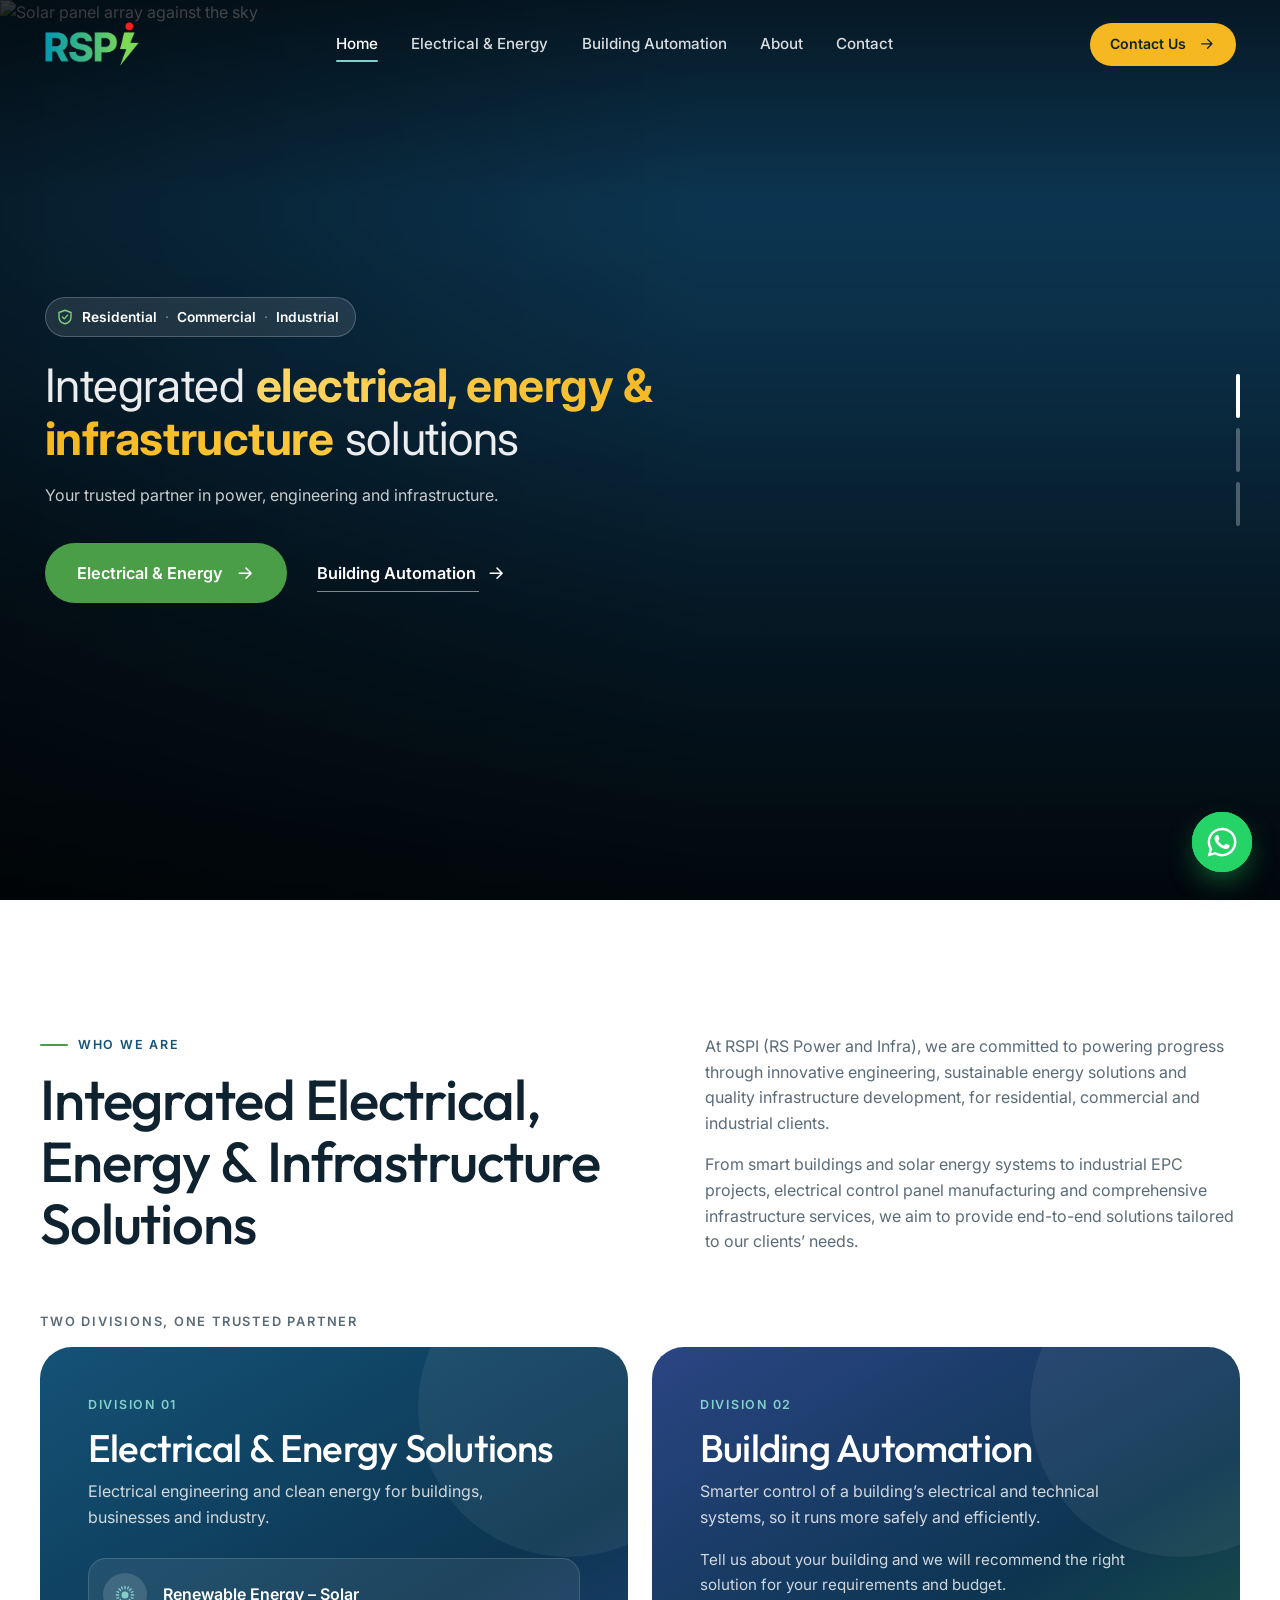
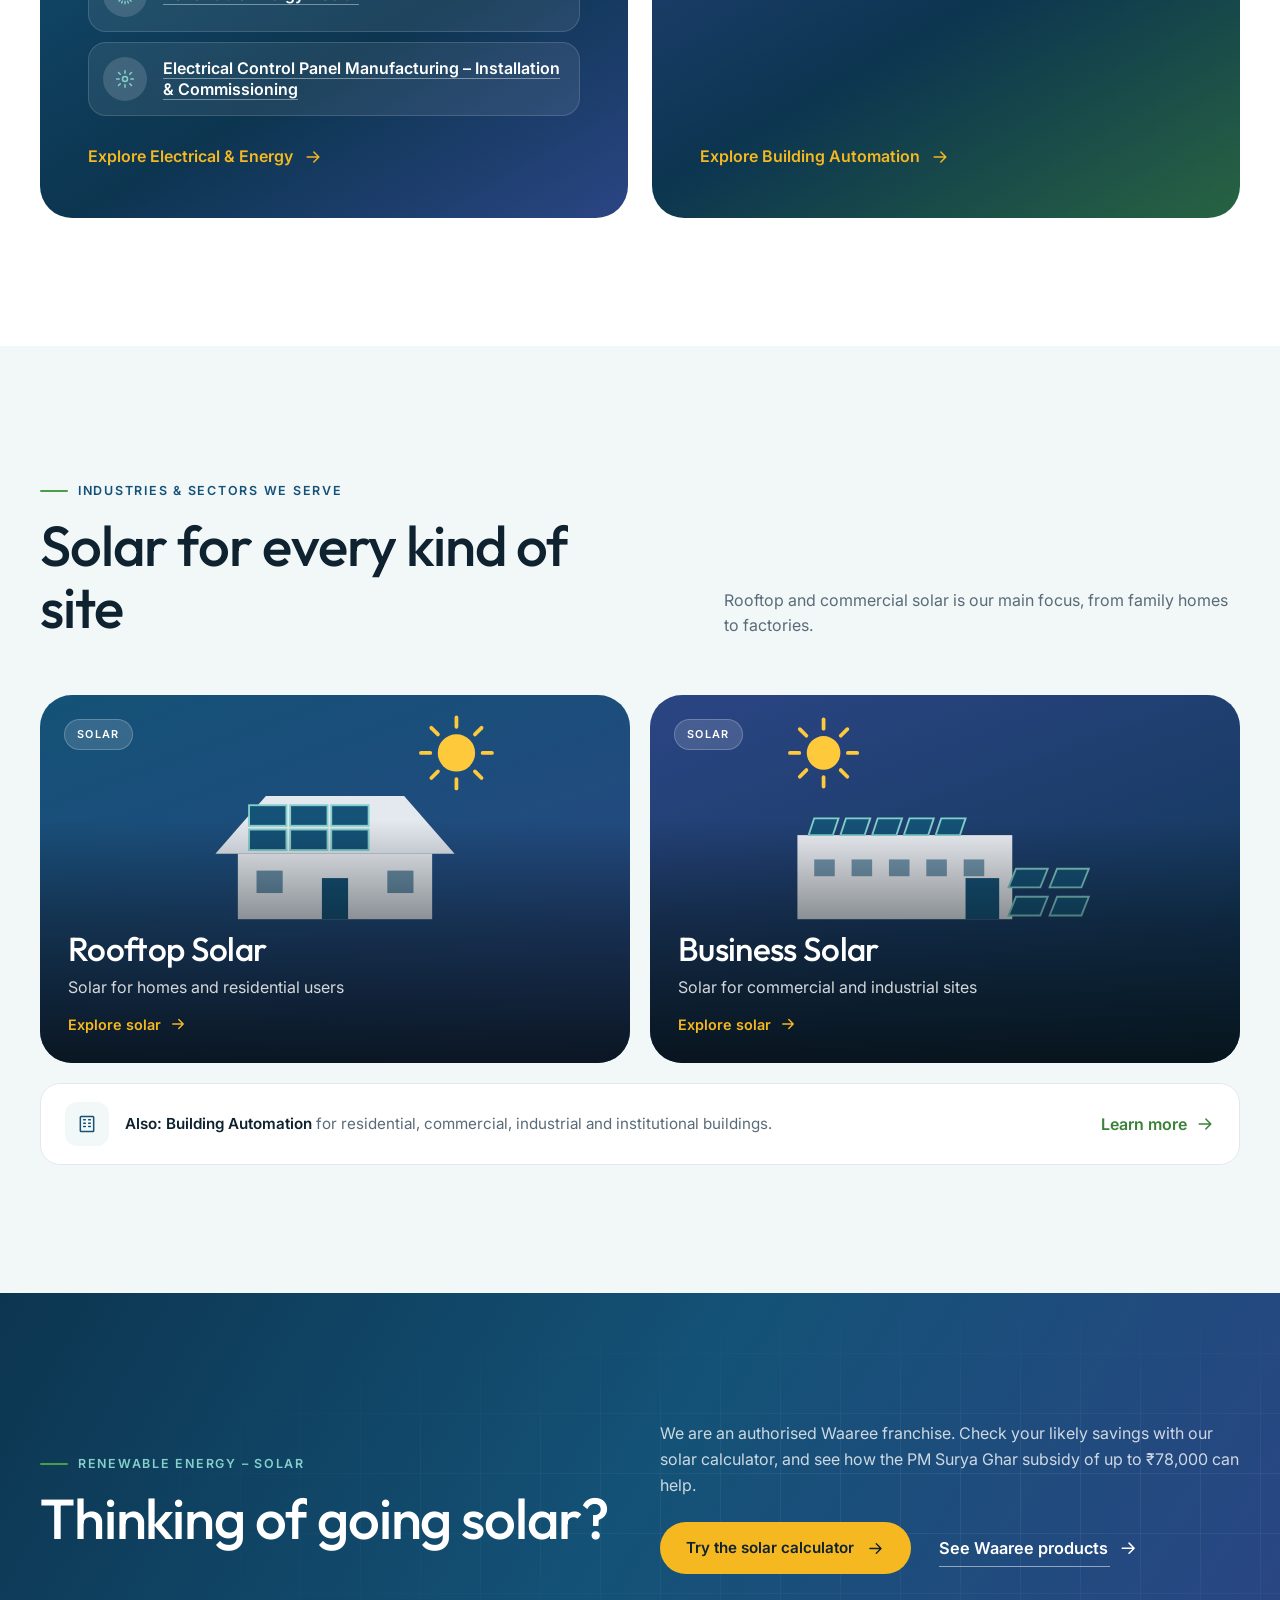
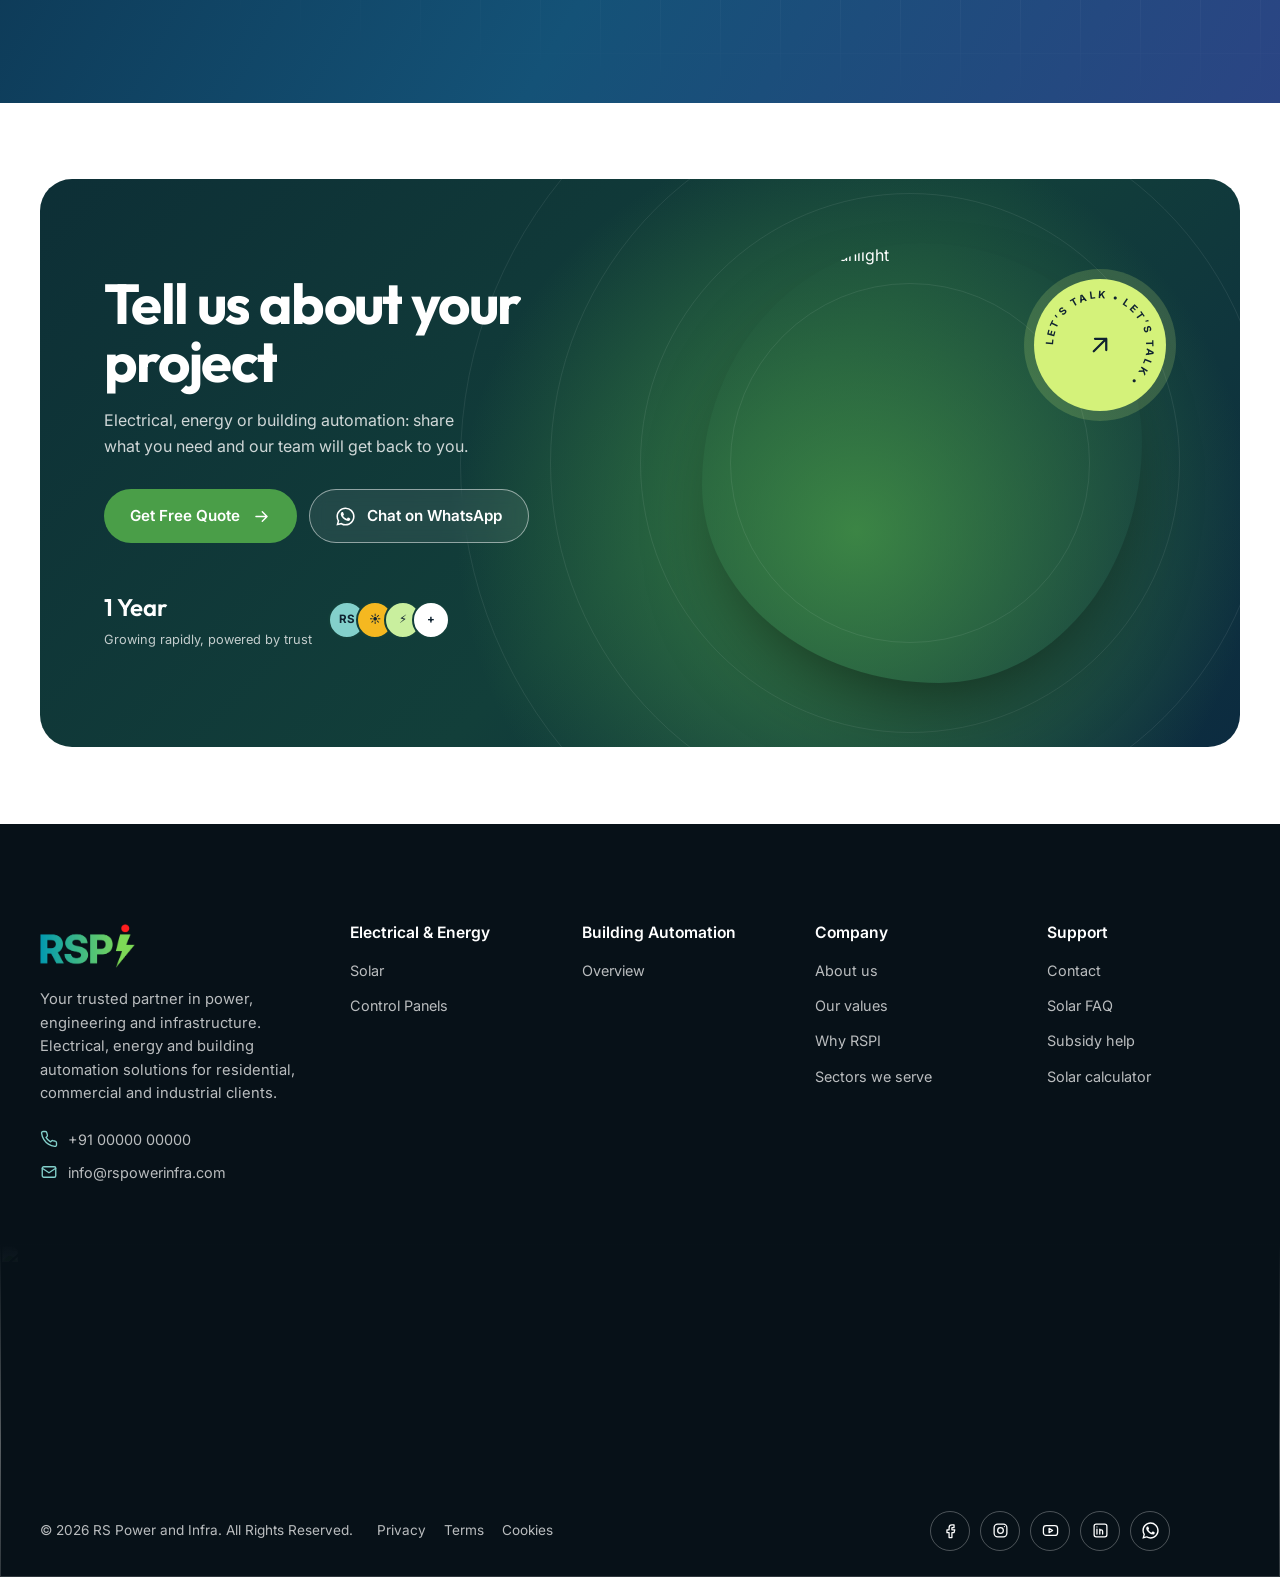
==== commit a0287eda: "Sectors: keep it simple, solar-led Two large solar tiles (Rooftop Solar, Business Solar) link to the" ====
--- a/index.html
+++ b/index.html
@@ -13,7 +13,7 @@
   <link rel="preconnect" href="https://fonts.gstatic.com" crossorigin />
   <link href="https://fonts.googleapis.com/css2?family=Inter:wght@400;500;600;700&family=Outfit:wght@300;400;500;600;700&display=swap" rel="stylesheet" />
   <link rel="icon" type="image/png" href="assets/logo/favicon.png" />
-  <link rel="stylesheet" href="css/style.css?v=45" />
+  <link rel="stylesheet" href="css/style.css?v=46" />
 </head>
 <body class="has-topnav">
 
@@ -125,52 +125,27 @@
         <div class="sectors__head">
           <div>
             <span class="eyebrow" data-reveal>Industries &amp; sectors we serve</span>
-            <h2 class="h-lg" data-split="words">Projects of every kind, built around you</h2>
-          </div>
-          <p data-reveal>RSPI aims to serve a broad range of clients and project types, including:</p>
-        </div>
-        <ul class="sectors__grid" data-stagger>
-          <li class="sector">
-            <div class="sector__art" aria-hidden="true"><svg viewBox="0 0 400 300" focusable="false"><circle cx="320" cy="66" r="24" fill="#ffc93c" opacity="0.95"/><rect x="0" y="240" width="400" height="60" fill="#0b2433" opacity="0.45"/><rect x="70" y="150" width="130" height="90" fill="#ffffff" opacity="0.92"/><polygon points="58,152 135,92 212,152" fill="#83d0cb"/><rect x="118" y="188" width="28" height="52" fill="#145277"/><rect x="84" y="170" width="24" height="24" fill="#145277" opacity="0.7"/><rect x="162" y="170" width="24" height="24" fill="#145277" opacity="0.7"/><rect x="236" y="185" width="84" height="55" fill="#ffffff" opacity="0.8"/><polygon points="228,187 278,150 328,187" fill="#7fd57b"/><rect x="268" y="210" width="20" height="30" fill="#145277"/><rect x="352" y="205" width="6" height="35" fill="#ffffff" opacity="0.6"/><circle cx="355" cy="192" r="21" fill="#7fd57b" opacity="0.9"/></svg></div>
-            <span class="sector__tag">Buildings</span>
-            <div class="sector__text"><h3>Residential</h3><p>Homes and housing developments</p></div>
-          </li>
-          <li class="sector">
-            <div class="sector__art" aria-hidden="true"><svg viewBox="0 0 400 300" focusable="false"><circle cx="330" cy="64" r="22" fill="#ffc93c" opacity="0.9"/><rect x="0" y="240" width="400" height="60" fill="#0b2433" opacity="0.45"/><rect x="110" y="62" width="92" height="178" fill="#ffffff" opacity="0.93"/><rect x="120" y="74" width="12" height="12" fill="#145277" opacity="0.55"/><rect x="140" y="74" width="12" height="12" fill="#145277" opacity="0.55"/><rect x="160" y="74" width="12" height="12" fill="#145277" opacity="0.55"/><rect x="180" y="74" width="12" height="12" fill="#145277" opacity="0.55"/><rect x="120" y="94" width="12" height="12" fill="#145277" opacity="0.55"/><rect x="140" y="94" width="12" height="12" fill="#145277" opacity="0.55"/><rect x="160" y="94" width="12" height="12" fill="#145277" opacity="0.55"/><rect x="180" y="94" width="12" height="12" fill="#145277" opacity="0.55"/><rect x="120" y="114" width="12" height="12" fill="#145277" opacity="0.55"/><rect x="140" y="114" width="12" height="12" fill="#145277" opacity="0.55"/><rect x="160" y="114" width="12" height="12" fill="#145277" opacity="0.55"/><rect x="180" y="114" width="12" height="12" fill="#145277" opacity="0.55"/><rect x="120" y="134" width="12" height="12" fill="#145277" opacity="0.55"/><rect x="140" y="134" width="12" height="12" fill="#145277" opacity="0.55"/><rect x="160" y="134" width="12" height="12" fill="#145277" opacity="0.55"/><rect x="180" y="134" width="12" height="12" fill="#145277" opacity="0.55"/><rect x="120" y="154" width="12" height="12" fill="#145277" opacity="0.55"/><rect x="140" y="154" width="12" height="12" fill="#145277" opacity="0.55"/><rect x="160" y="154" width="12" height="12" fill="#145277" opacity="0.55"/><rect x="180" y="154" width="12" height="12" fill="#145277" opacity="0.55"/><rect x="120" y="174" width="12" height="12" fill="#145277" opacity="0.55"/><rect x="140" y="174" width="12" height="12" fill="#145277" opacity="0.55"/><rect x="160" y="174" width="12" height="12" fill="#145277" opacity="0.55"/><rect x="180" y="174" width="12" height="12" fill="#145277" opacity="0.55"/><rect x="120" y="194" width="12" height="12" fill="#145277" opacity="0.55"/><rect x="140" y="194" width="12" height="12" fill="#145277" opacity="0.55"/><rect x="160" y="194" width="12" height="12" fill="#145277" opacity="0.55"/><rect x="180" y="194" width="12" height="12" fill="#145277" opacity="0.55"/><rect x="120" y="214" width="12" height="12" fill="#145277" opacity="0.55"/><rect x="140" y="214" width="12" height="12" fill="#145277" opacity="0.55"/><rect x="160" y="214" width="12" height="12" fill="#145277" opacity="0.55"/><rect x="180" y="214" width="12" height="12" fill="#145277" opacity="0.55"/><rect x="152" y="40" width="4" height="24" fill="#ffffff" opacity="0.8"/><circle cx="154" cy="38" r="5" fill="#ffc93c"/><rect x="212" y="120" width="74" height="120" fill="#ffffff" opacity="0.78"/><rect x="222" y="132" width="12" height="12" fill="#145277" opacity="0.55"/><rect x="244" y="132" width="12" height="12" fill="#145277" opacity="0.55"/><rect x="266" y="132" width="12" height="12" fill="#145277" opacity="0.55"/><rect x="222" y="152" width="12" height="12" fill="#145277" opacity="0.55"/><rect x="244" y="152" width="12" height="12" fill="#145277" opacity="0.55"/><rect x="266" y="152" width="12" height="12" fill="#145277" opacity="0.55"/><rect x="222" y="172" width="12" height="12" fill="#145277" opacity="0.55"/><rect x="244" y="172" width="12" height="12" fill="#145277" opacity="0.55"/><rect x="266" y="172" width="12" height="12" fill="#145277" opacity="0.55"/><rect x="222" y="192" width="12" height="12" fill="#145277" opacity="0.55"/><rect x="244" y="192" width="12" height="12" fill="#145277" opacity="0.55"/><rect x="266" y="192" width="12" height="12" fill="#145277" opacity="0.55"/><rect x="222" y="212" width="12" height="12" fill="#145277" opacity="0.55"/><rect x="244" y="212" width="12" height="12" fill="#145277" opacity="0.55"/><rect x="266" y="212" width="12" height="12" fill="#145277" opacity="0.55"/><rect x="56" y="166" width="44" height="74" fill="#ffffff" opacity="0.7"/><rect x="64" y="176" width="10" height="12" fill="#145277" opacity="0.55"/><rect x="82" y="176" width="10" height="12" fill="#145277" opacity="0.55"/><rect x="64" y="196" width="10" height="12" fill="#145277" opacity="0.55"/><rect x="82" y="196" width="10" height="12" fill="#145277" opacity="0.55"/><rect x="64" y="216" width="10" height="12" fill="#145277" opacity="0.55"/><rect x="82" y="216" width="10" height="12" fill="#145277" opacity="0.55"/></svg></div>
-            <span class="sector__tag">Buildings</span>
-            <div class="sector__text"><h3>Commercial</h3><p>Offices and business buildings</p></div>
-          </li>
-          <li class="sector">
-            <div class="sector__art" aria-hidden="true"><svg viewBox="0 0 400 300" focusable="false"><rect x="0" y="240" width="400" height="60" fill="#0b2433" opacity="0.45"/><polygon points="56,240 56,132 104,170 104,132 152,170 152,132 200,170 200,132 248,170 288,170 288,240" fill="#ffffff" opacity="0.93"/><rect x="300" y="96" width="22" height="144" fill="#83d0cb"/><rect x="300" y="118" width="22" height="10" fill="#ffc93c"/><circle class="sec-smoke" style="animation-delay:0s" cx="311" cy="84" r="11" fill="#ffffff" opacity=".55"/><circle class="sec-smoke" style="animation-delay:1.4s" cx="319" cy="84" r="14" fill="#ffffff" opacity=".55"/><circle class="sec-smoke" style="animation-delay:2.8s" cx="309" cy="84" r="12" fill="#ffffff" opacity=".55"/><rect x="144" y="200" width="44" height="40" fill="#145277"/><rect x="70" y="188" width="18" height="14" fill="#145277" opacity="0.55"/><rect x="100" y="188" width="18" height="14" fill="#145277" opacity="0.55"/><rect x="130" y="188" width="18" height="14" fill="#145277" opacity="0.55"/><rect x="160" y="188" width="18" height="14" fill="#145277" opacity="0.55"/><rect x="190" y="188" width="18" height="14" fill="#145277" opacity="0.55"/><circle cx="60" cy="70" r="18" fill="#ffc93c" opacity="0.85"/></svg></div>
-            <span class="sector__tag">Buildings</span>
-            <div class="sector__text"><h3>Industrial</h3><p>Factories and manufacturing units</p></div>
-          </li>
-          <li class="sector">
-            <div class="sector__art" aria-hidden="true"><svg viewBox="0 0 400 300" focusable="false"><circle cx="330" cy="62" r="22" fill="#ffc93c" opacity="0.9"/><rect x="0" y="240" width="400" height="60" fill="#0b2433" opacity="0.45"/><rect x="80" y="150" width="240" height="90" fill="#ffffff" opacity="0.93"/><polygon points="68,150 200,96 332,150" fill="#83d0cb"/><rect x="102" y="150" width="12" height="82" fill="#145277" opacity="0.35"/><rect x="140" y="150" width="12" height="82" fill="#145277" opacity="0.35"/><rect x="178" y="150" width="12" height="82" fill="#145277" opacity="0.35"/><rect x="216" y="150" width="12" height="82" fill="#145277" opacity="0.35"/><rect x="254" y="150" width="12" height="82" fill="#145277" opacity="0.35"/><rect x="292" y="150" width="12" height="82" fill="#145277" opacity="0.35"/><rect x="186" y="192" width="28" height="48" fill="#145277"/><rect x="96" y="232" width="208" height="8" fill="#ffffff" opacity="0.7"/><rect x="198" y="58" width="3" height="40" fill="#ffffff" opacity="0.85"/><polygon points="201,58 228,67 201,76" fill="#ffc93c"/></svg></div>
-            <span class="sector__tag">Buildings</span>
-            <div class="sector__text"><h3>Institutional</h3><p>Educational and institutional buildings</p></div>
-          </li>
+            <h2 class="h-lg" data-split="words">Solar for every kind of site</h2>
+          </div>
+          <p data-reveal>Rooftop and commercial solar is our main focus, from family homes to factories.</p>
+        </div>
+        <ul class="sectors__grid sectors__grid--solar" data-stagger>
           <li class="sector">
             <div class="sector__art" aria-hidden="true"><svg viewBox="0 0 400 300" focusable="false"><g class="sec-sun" style="transform-origin:330px 62px"><circle cx="330" cy="62" r="20" fill="#ffc93c"/><line x1="330" y1="34" x2="330" y2="24" stroke="#ffc93c" stroke-width="4" stroke-linecap="round" transform="rotate(0 330 62)"/><line x1="330" y1="34" x2="330" y2="24" stroke="#ffc93c" stroke-width="4" stroke-linecap="round" transform="rotate(45 330 62)"/><line x1="330" y1="34" x2="330" y2="24" stroke="#ffc93c" stroke-width="4" stroke-linecap="round" transform="rotate(90 330 62)"/><line x1="330" y1="34" x2="330" y2="24" stroke="#ffc93c" stroke-width="4" stroke-linecap="round" transform="rotate(135 330 62)"/><line x1="330" y1="34" x2="330" y2="24" stroke="#ffc93c" stroke-width="4" stroke-linecap="round" transform="rotate(180 330 62)"/><line x1="330" y1="34" x2="330" y2="24" stroke="#ffc93c" stroke-width="4" stroke-linecap="round" transform="rotate(225 330 62)"/><line x1="330" y1="34" x2="330" y2="24" stroke="#ffc93c" stroke-width="4" stroke-linecap="round" transform="rotate(270 330 62)"/><line x1="330" y1="34" x2="330" y2="24" stroke="#ffc93c" stroke-width="4" stroke-linecap="round" transform="rotate(315 330 62)"/></g><rect x="0" y="240" width="400" height="60" fill="#0b2433" opacity="0.45"/><polygon points="72,170 126,108 274,108 328,170" fill="#ffffff" opacity="0.88"/><rect x="108" y="118" width="40" height="22" fill="#145277" stroke="#83d0cb" stroke-width="2"/><rect x="152" y="118" width="40" height="22" fill="#145277" stroke="#83d0cb" stroke-width="2"/><rect x="196" y="118" width="40" height="22" fill="#145277" stroke="#83d0cb" stroke-width="2"/><rect x="108" y="144" width="40" height="22" fill="#145277" stroke="#83d0cb" stroke-width="2"/><rect x="152" y="144" width="40" height="22" fill="#145277" stroke="#83d0cb" stroke-width="2"/><rect x="196" y="144" width="40" height="22" fill="#145277" stroke="#83d0cb" stroke-width="2"/><rect x="96" y="170" width="208" height="70" fill="#ffffff" opacity="0.93"/><rect x="186" y="196" width="28" height="44" fill="#145277"/><rect x="116" y="188" width="28" height="24" fill="#145277" opacity="0.6"/><rect x="256" y="188" width="28" height="24" fill="#145277" opacity="0.6"/></svg></div>
             <span class="sector__tag">Solar</span>
-            <div class="sector__text"><h3>Rooftop Solar</h3><p>Solar for homes and residential users</p></div>
+            <div class="sector__text"><h3>Rooftop Solar</h3><p>Solar for homes and residential users</p><a href="electrical.html#solar" class="sector__more">Explore solar <svg class="i"><use href="#i-arrow-right"/></svg></a></div>
           </li>
           <li class="sector">
             <div class="sector__art" aria-hidden="true"><svg viewBox="0 0 400 300" focusable="false"><g class="sec-sun" style="transform-origin:70px 62px"><circle cx="70" cy="62" r="18" fill="#ffc93c"/><line x1="70" y1="36" x2="70" y2="26" stroke="#ffc93c" stroke-width="4" stroke-linecap="round" transform="rotate(0 70 62)"/><line x1="70" y1="36" x2="70" y2="26" stroke="#ffc93c" stroke-width="4" stroke-linecap="round" transform="rotate(45 70 62)"/><line x1="70" y1="36" x2="70" y2="26" stroke="#ffc93c" stroke-width="4" stroke-linecap="round" transform="rotate(90 70 62)"/><line x1="70" y1="36" x2="70" y2="26" stroke="#ffc93c" stroke-width="4" stroke-linecap="round" transform="rotate(135 70 62)"/><line x1="70" y1="36" x2="70" y2="26" stroke="#ffc93c" stroke-width="4" stroke-linecap="round" transform="rotate(180 70 62)"/><line x1="70" y1="36" x2="70" y2="26" stroke="#ffc93c" stroke-width="4" stroke-linecap="round" transform="rotate(225 70 62)"/><line x1="70" y1="36" x2="70" y2="26" stroke="#ffc93c" stroke-width="4" stroke-linecap="round" transform="rotate(270 70 62)"/><line x1="70" y1="36" x2="70" y2="26" stroke="#ffc93c" stroke-width="4" stroke-linecap="round" transform="rotate(315 70 62)"/></g><rect x="0" y="240" width="400" height="60" fill="#0b2433" opacity="0.45"/><rect x="42" y="150" width="230" height="90" fill="#ffffff" opacity="0.93"/><polygon points="54,150 80,150 86,132 60,132" fill="#145277" stroke="#83d0cb" stroke-width="2"/><polygon points="88,150 114,150 120,132 94,132" fill="#145277" stroke="#83d0cb" stroke-width="2"/><polygon points="122,150 148,150 154,132 128,132" fill="#145277" stroke="#83d0cb" stroke-width="2"/><polygon points="156,150 182,150 188,132 162,132" fill="#145277" stroke="#83d0cb" stroke-width="2"/><polygon points="190,150 216,150 222,132 196,132" fill="#145277" stroke="#83d0cb" stroke-width="2"/><rect x="60" y="176" width="22" height="18" fill="#145277" opacity="0.55"/><rect x="100" y="176" width="22" height="18" fill="#145277" opacity="0.55"/><rect x="140" y="176" width="22" height="18" fill="#145277" opacity="0.55"/><rect x="180" y="176" width="22" height="18" fill="#145277" opacity="0.55"/><rect x="220" y="176" width="22" height="18" fill="#145277" opacity="0.55"/><rect x="222" y="196" width="36" height="44" fill="#145277"/><polygon points="268,206 302,206 310,186 276,186" fill="#145277" stroke="#83d0cb" stroke-width="2"/><polygon points="312,206 346,206 354,186 320,186" fill="#145277" stroke="#83d0cb" stroke-width="2"/><polygon points="268,236 302,236 310,216 276,216" fill="#145277" stroke="#83d0cb" stroke-width="2"/><polygon points="312,236 346,236 354,216 320,216" fill="#145277" stroke="#83d0cb" stroke-width="2"/></svg></div>
             <span class="sector__tag">Solar</span>
-            <div class="sector__text"><h3>Business Solar</h3><p>Solar for commercial and industrial sites</p></div>
-          </li>
-          <li class="sector">
-            <div class="sector__art" aria-hidden="true"><svg viewBox="0 0 400 300" focusable="false"><rect x="0" y="240" width="400" height="60" fill="#0b2433" opacity="0.45"/><g fill="none" stroke="#83d0cb" stroke-width="2.5"><path d="M0 104 Q70 128 138 95"/><path d="M262 95 Q330 128 400 104"/><path d="M0 146 Q80 168 160 132"/><path d="M240 132 Q320 168 400 146"/></g><polygon points="200,56 158,240 242,240" fill="none" stroke="#ffffff" stroke-width="5" stroke-linejoin="round"/><g stroke="#ffffff" stroke-width="3" opacity=".9"><line x1="171" y1="186" x2="229" y2="186"/><line x1="182" y1="136" x2="218" y2="136"/><line x1="171" y1="186" x2="218" y2="136"/><line x1="229" y1="186" x2="182" y2="136"/><line x1="160" y1="236" x2="229" y2="186"/><line x1="240" y1="236" x2="171" y2="186"/></g><rect x="138" y="92" width="124" height="6" fill="#ffffff" opacity="0.95"/><rect x="160" y="130" width="80" height="5" fill="#ffffff" opacity="0.9"/><polygon points="328,30 304,72 322,72 312,108 346,62 326,62" fill="#ffc93c"/><rect x="30" y="200" width="50" height="40" fill="#ffffff" opacity="0.8"/><rect x="40" y="186" width="6" height="16" fill="#83d0cb"/><rect x="64" y="186" width="6" height="16" fill="#83d0cb"/></svg></div>
-            <span class="sector__tag">Power</span>
-            <div class="sector__text"><h3>Electrical Distribution</h3><p>Power infrastructure and distribution</p></div>
-          </li>
-          <li class="sector">
-            <div class="sector__art" aria-hidden="true"><svg viewBox="0 0 400 300" focusable="false"><rect x="0" y="240" width="400" height="60" fill="#0b2433" opacity="0.45"/><rect x="70" y="217" width="140" height="23" fill="#ffffff" opacity="0.55"/><line x1="70" y1="170" x2="70" y2="240" stroke="#ffffff" stroke-width="3"/><line x1="105" y1="170" x2="105" y2="240" stroke="#ffffff" stroke-width="3"/><line x1="140" y1="170" x2="140" y2="240" stroke="#ffffff" stroke-width="3"/><line x1="175" y1="170" x2="175" y2="240" stroke="#ffffff" stroke-width="3"/><line x1="210" y1="170" x2="210" y2="240" stroke="#ffffff" stroke-width="3"/><line x1="70" y1="170" x2="210" y2="170" stroke="#ffffff" stroke-width="3"/><line x1="70" y1="193" x2="210" y2="193" stroke="#ffffff" stroke-width="3"/><line x1="70" y1="217" x2="210" y2="217" stroke="#ffffff" stroke-width="3"/><rect x="252" y="50" width="8" height="190" fill="#ffc93c"/><rect x="138" y="50" width="192" height="7" fill="#ffc93c"/><rect x="300" y="57" width="28" height="14" fill="#83d0cb"/><polygon points="252,50 256,32 260,50" fill="#ffc93c"/><line x1="172" y1="57" x2="172" y2="108" stroke="#ffffff" stroke-width="2"/><rect x="160" y="108" width="24" height="14" fill="#83d0cb"/><circle cx="60" cy="64" r="18" fill="#ffc93c" opacity="0.85"/></svg></div>
-            <span class="sector__tag">Buildings</span>
-            <div class="sector__text"><h3>Building Development</h3><p>Development and interior projects</p></div>
+            <div class="sector__text"><h3>Business Solar</h3><p>Solar for commercial and industrial sites</p><a href="electrical.html#solar" class="sector__more">Explore solar <svg class="i"><use href="#i-arrow-right"/></svg></a></div>
           </li>
         </ul>
+        <div class="sectors__also" data-reveal>
+          <span class="sectors__also-icon"><svg class="i"><use href="#i-building"/></svg></span>
+          <p><b>Also: Building Automation</b> for residential, commercial, industrial and institutional buildings.</p>
+          <a href="building-automation.html">Learn more <svg class="i"><use href="#i-arrow-right"/></svg></a>
+        </div>
       </div>
     </section>
 
@@ -269,6 +244,6 @@
   <script src="https://cdnjs.cloudflare.com/ajax/libs/gsap/3.12.5/gsap.min.js"></script>
   <script src="https://cdnjs.cloudflare.com/ajax/libs/gsap/3.12.5/ScrollTrigger.min.js"></script>
   <script src="https://cdn.jsdelivr.net/npm/lenis@1.1.13/dist/lenis.min.js"></script>
-  <script src="js/main.js?v=45"></script>
+  <script src="js/main.js?v=46"></script>
 </body>
 </html>
--- a/css/style.css
+++ b/css/style.css
@@ -1274,7 +1274,7 @@
 /* ---------- Industries & sectors (home) ---------- */
 .sectors { background: var(--bg-soft); }
 .sectors__head { display: grid; grid-template-columns: 1.2fr 1fr; gap: clamp(24px, 5vw, 80px); align-items: end; margin-bottom: clamp(32px, 5vw, 56px); }
-.sectors__head h2 { margin-top: 14px; max-width: 16ch; }
+.sectors__head h2 { margin-top: 14px; max-width: 24ch; }
 .sectors__head p { color: var(--muted); }
 .sectors__grid { list-style: none; display: grid; grid-template-columns: repeat(4, 1fr); gap: 16px; }
 .sector {
@@ -1415,3 +1415,37 @@
   .header__nav::-webkit-scrollbar { display: none; }
 }
 @media (max-width: 760px) { .has-topnav .hero__dots { top: 132px; } }
+
+
+/* ---------- Sectors (home): solar-led, short ---------- */
+.sectors__grid--solar { grid-template-columns: 1fr 1fr; gap: 20px; }
+.sectors__grid--solar .sector { aspect-ratio: 16 / 10; border-radius: var(--radius-lg); }
+.sectors__grid--solar .sector__art svg { left: 50%; width: auto; height: 76%; bottom: 24%; translate: -50% 0; }
+.sectors__grid--solar .sector__tag { left: 24px; top: 24px; }
+.sectors__grid--solar .sector__text { left: 28px; right: 28px; bottom: 26px; }
+.sectors__grid--solar .sector__text h3 { font-size: clamp(1.6rem, 2.6vw, 2.2rem); }
+.sectors__grid--solar .sector__text p { font-size: 1rem; }
+.sector__more { display: inline-flex; align-items: center; gap: 8px; margin-top: 14px; font-size: 0.9rem; font-weight: 600; color: var(--sun); transition: gap 0.4s var(--ease); }
+.sector__more:hover { gap: 14px; }
+.sectors__also { display: flex; align-items: center; gap: 16px; margin-top: 20px; padding: 18px 24px; border-radius: 20px; background: #fff; border: 1px solid var(--line); }
+.sectors__also-icon { display: grid; place-items: center; flex-shrink: 0; width: 44px; height: 44px; border-radius: 12px; background: var(--bg-soft); color: var(--teal); }
+.sectors__also p { color: var(--muted); font-size: 0.95rem; }
+.sectors__also p b { color: var(--ink); font-weight: 600; }
+.sectors__also a { margin-left: auto; display: inline-flex; align-items: center; gap: 8px; flex-shrink: 0; font-weight: 600; color: var(--green-dark); transition: gap 0.4s var(--ease); }
+.sectors__also a:hover { gap: 14px; }
+@media (max-width: 960px) {
+  .sectors__grid--solar { grid-template-columns: 1fr; gap: 14px; }
+  .sectors__grid--solar .sector { aspect-ratio: 16 / 9; }
+}
+@media (max-width: 560px) {
+  .sectors__grid--solar .sector { aspect-ratio: 4 / 3.4; }
+  .sectors__grid--solar .sector__art svg { height: 68%; bottom: 30%; }
+}
+@media (max-width: 760px) {
+  .sectors__grid--solar .sector__tag { left: 16px; top: 16px; }
+  .sectors__grid--solar .sector__text { left: 18px; right: 18px; bottom: 18px; }
+  .sectors__also { flex-wrap: wrap; padding: 16px 18px; }
+  .sectors__also p { flex: 1 1 200px; }
+  .sectors__also a { margin-left: 60px; }
+}
+.sectors__grid--solar .sector__art svg > rect[y="240"][height="60"] { display: none; }
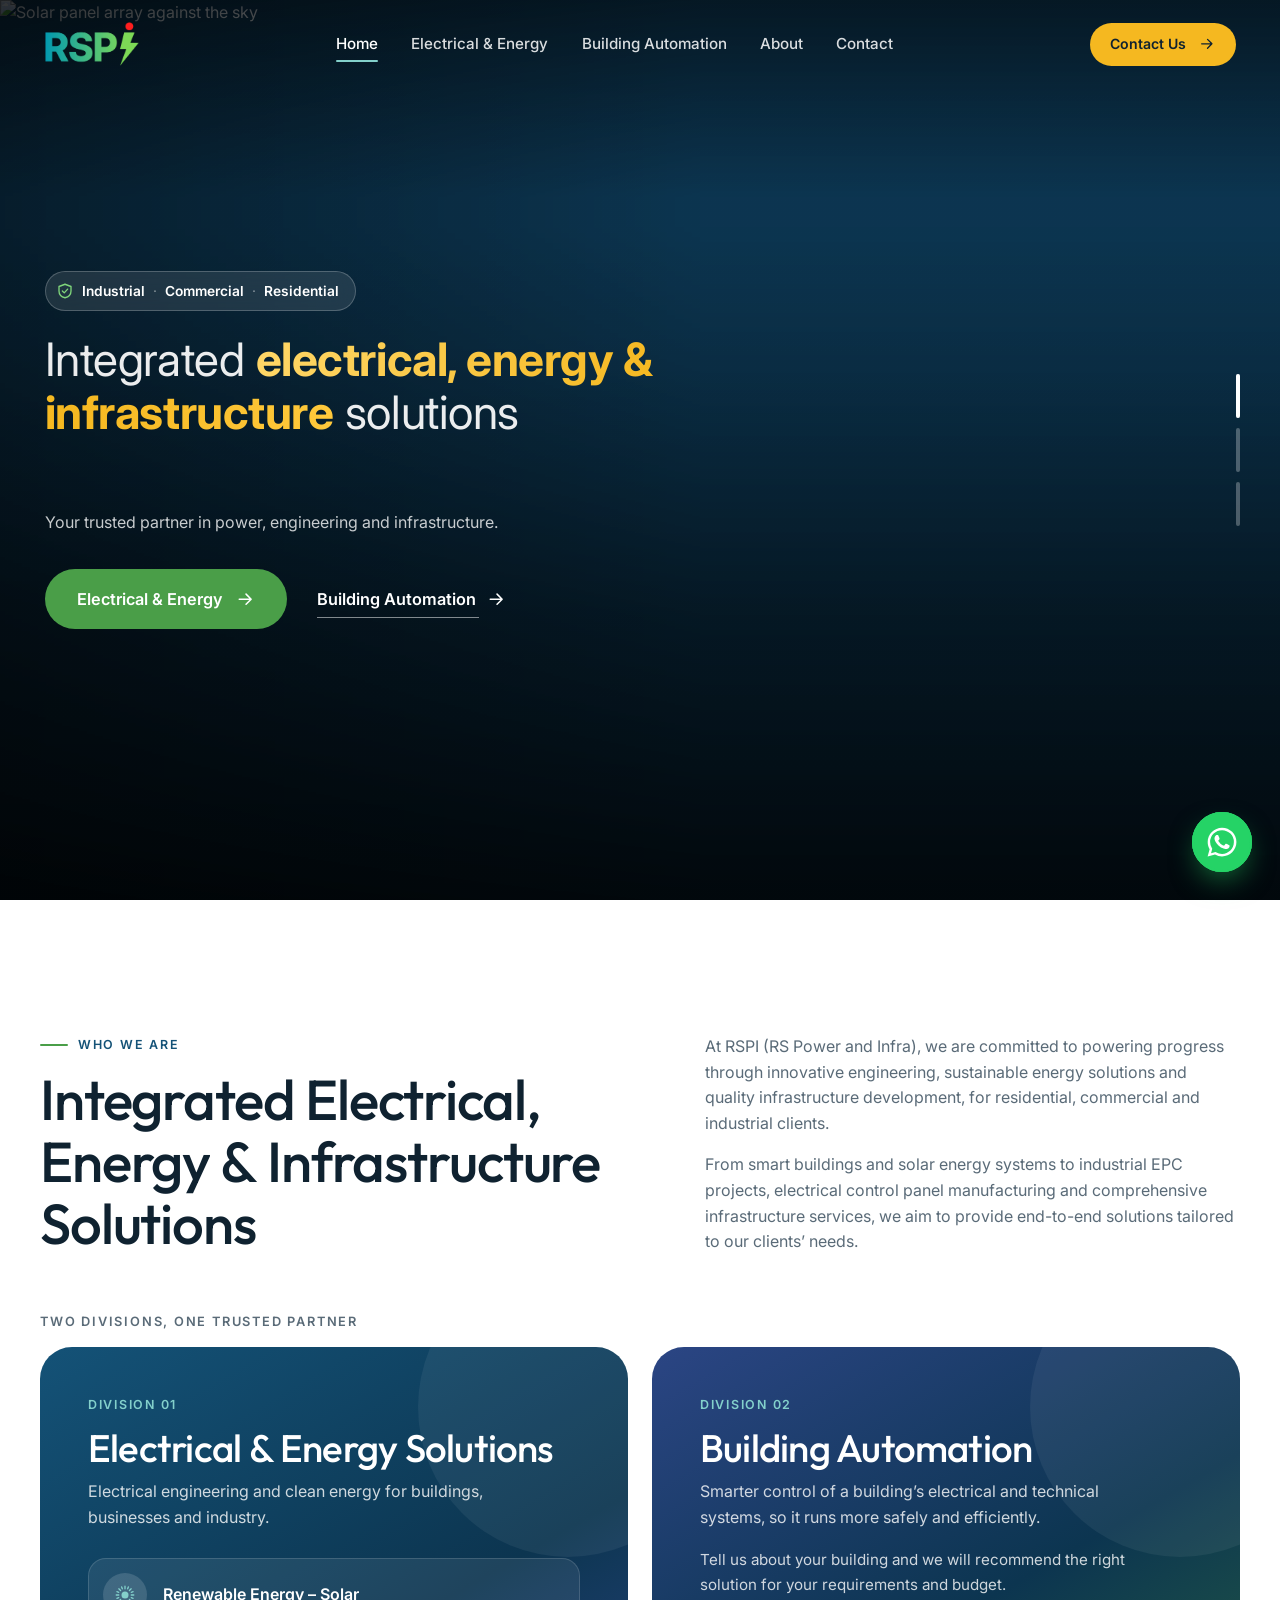
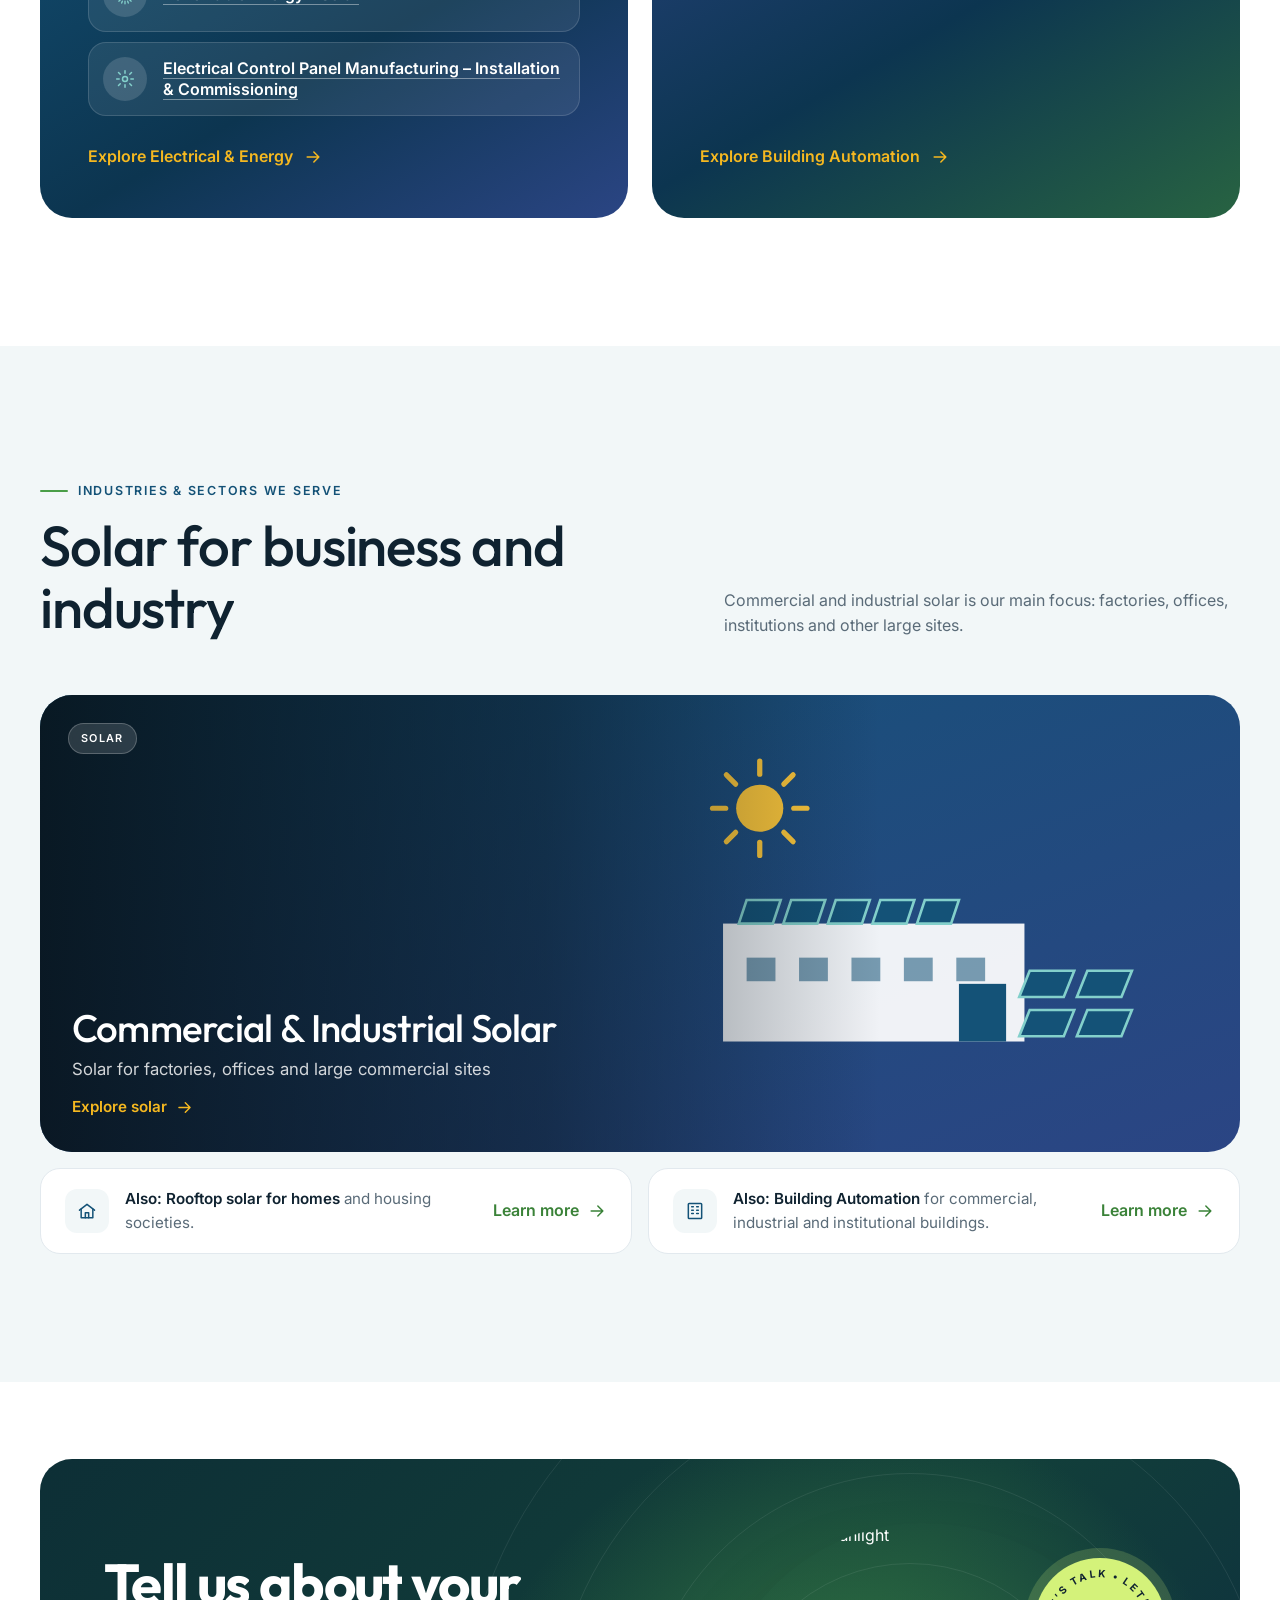
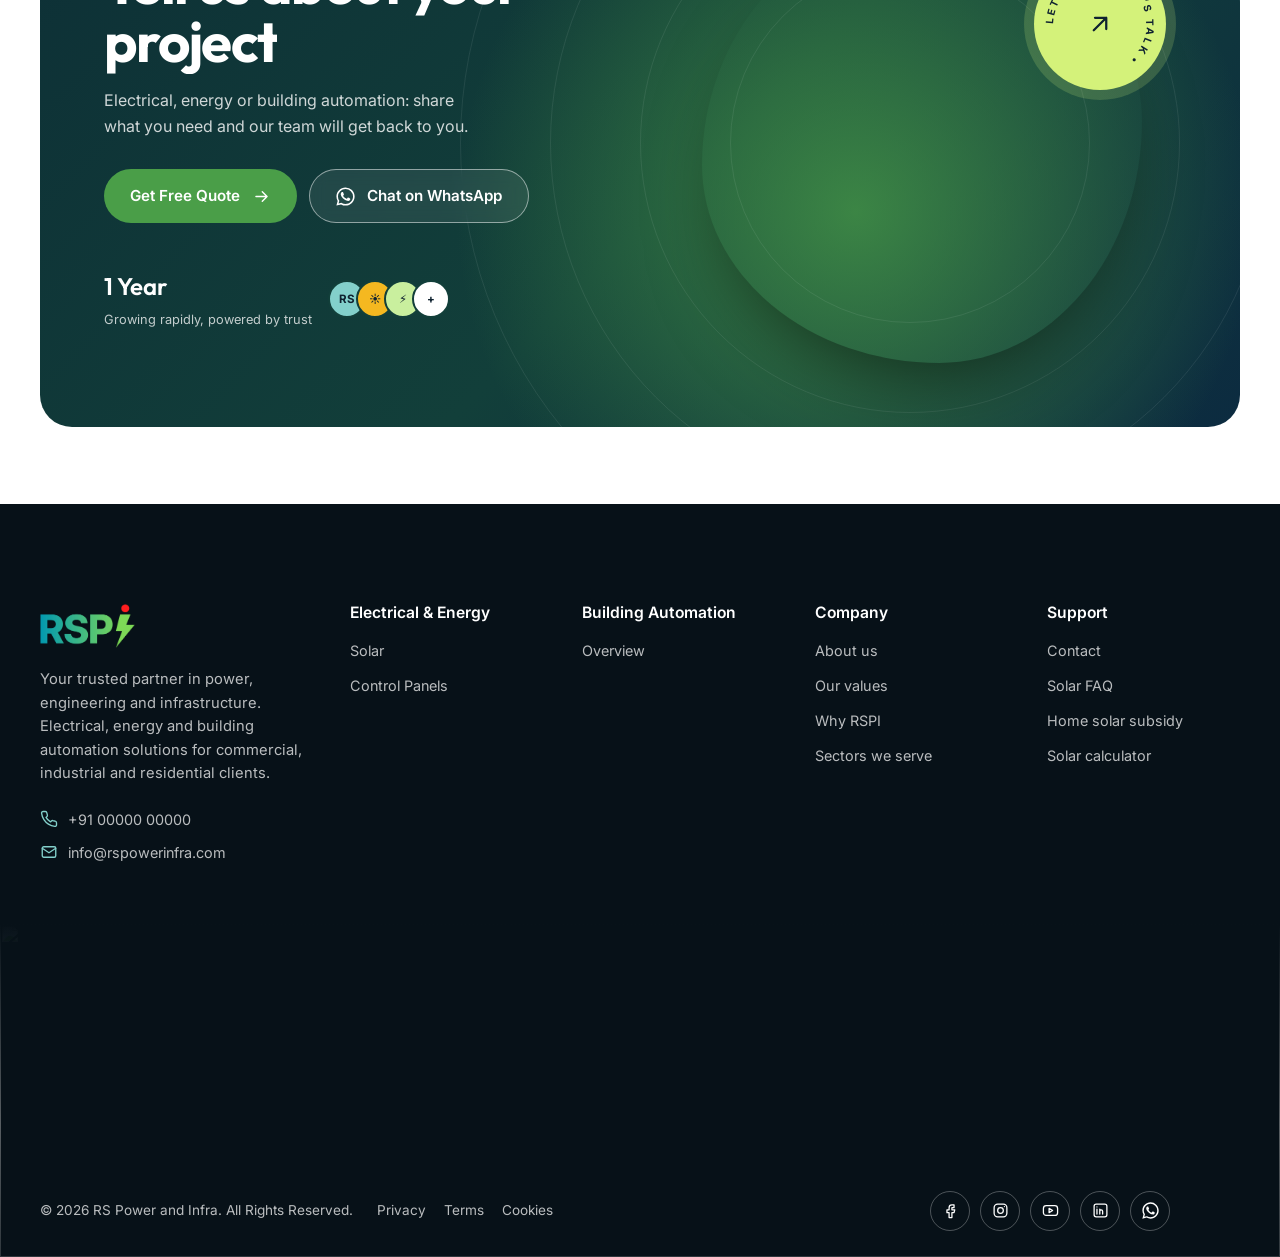
==== commit e4218691: "Make commercial and industrial solar the main focus; homeowners secondary - Home: hero badge and a h" ====
--- a/index.html
+++ b/index.html
@@ -4,7 +4,7 @@
   <meta charset="UTF-8" />
   <meta name="viewport" content="width=device-width, initial-scale=1" />
   <title>RSPI | Electrical, Energy &amp; Building Automation</title>
-  <meta name="description" content="RSPI (RS Power and Infra) delivers electrical and energy solutions (solar and control panels) and building automation for residential, commercial and industrial clients." />
+  <meta name="description" content="RSPI (RS Power and Infra) delivers solar for commercial and industrial clients, electrical control panels and building automation, and also serves homeowners." />
   <meta property="og:title" content="RSPI | Electrical, Energy &amp; Building Automation" />
   <meta property="og:description" content="Your trusted partner in power, engineering and infrastructure: electrical and energy solutions, plus building automation." />
   <meta property="og:type" content="website" />
@@ -13,7 +13,7 @@
   <link rel="preconnect" href="https://fonts.gstatic.com" crossorigin />
   <link href="https://fonts.googleapis.com/css2?family=Inter:wght@400;500;600;700&family=Outfit:wght@300;400;500;600;700&display=swap" rel="stylesheet" />
   <link rel="icon" type="image/png" href="assets/logo/favicon.png" />
-  <link rel="stylesheet" href="css/style.css?v=46" />
+  <link rel="stylesheet" href="css/style.css?v=47" />
 </head>
 <body class="has-topnav">
 
@@ -56,7 +56,7 @@
         <!-- Hero slideshow: changes every 5s. Swap these src values with your own photos (2000px wide recommended). -->
         <img class="hero__slide is-active" src="https://images.unsplash.com/photo-1508514177221-188b1cf16e9d?auto=format&fit=crop&w=2000&q=80" alt="Solar panel array against the sky" fetchpriority="high" />
         <img class="hero__slide" src="https://images.unsplash.com/photo-1509391366360-2e959784a276?auto=format&fit=crop&w=2000&q=80" alt="Rows of solar panels in sunlight" />
-        <img class="hero__slide" src="https://images.unsplash.com/photo-1730807908064-c087959dd52c?auto=format&fit=crop&w=2000&q=80" alt="Homes with rooftop solar panels" />
+        <img class="hero__slide" src="https://images.unsplash.com/photo-1497440001374-f26997328c1b?auto=format&fit=crop&w=2000&q=80" alt="Solar panels" />
       </div>
       <div class="hero__dots" aria-label="Hero images">
         <button class="is-active" aria-label="Image 1"><span></span></button>
@@ -67,12 +67,12 @@
       <div class="container hero__top">
         <span class="hero__badge" data-hero-fade>
           <svg class="i"><use href="#i-shield"/></svg>
-          <b>Residential</b><i aria-hidden="true">·</i><b>Commercial</b><i aria-hidden="true">·</i><b>Industrial</b>
+          <b>Industrial</b><i aria-hidden="true">·</i><b>Commercial</b><i aria-hidden="true">·</i><b>Residential</b>
         </span>
         <!-- Rotating headlines: one per hero image, changes with the slide. .hl phrases are yellow. -->
         <h1 class="hero__tagline" data-hero-fade aria-live="polite">
           <span class="is-active">Integrated <strong class="hl">electrical, energy &amp; infrastructure</strong> solutions</span>
-          <span><strong class="hl">Solar</strong>, <strong>control panels</strong> and building automation, engineered by one team</span>
+          <span><strong class="hl">Solar for business and industry</strong>, plus <strong>control panels</strong> and building automation</span>
           <span>Smarter buildings with <strong class="hl">building automation</strong> from <strong>RSPI</strong></span>
         </h1>
         <p class="hero__sub" data-hero-fade>Your trusted partner in power, engineering and infrastructure.</p>
@@ -125,44 +125,27 @@
         <div class="sectors__head">
           <div>
             <span class="eyebrow" data-reveal>Industries &amp; sectors we serve</span>
-            <h2 class="h-lg" data-split="words">Solar for every kind of site</h2>
-          </div>
-          <p data-reveal>Rooftop and commercial solar is our main focus, from family homes to factories.</p>
+            <h2 class="h-lg" data-split="words">Solar for business and industry</h2>
+          </div>
+          <p data-reveal>Commercial and industrial solar is our main focus: factories, offices, institutions and other large sites.</p>
         </div>
         <ul class="sectors__grid sectors__grid--solar" data-stagger>
-          <li class="sector">
-            <div class="sector__art" aria-hidden="true"><svg viewBox="0 0 400 300" focusable="false"><g class="sec-sun" style="transform-origin:330px 62px"><circle cx="330" cy="62" r="20" fill="#ffc93c"/><line x1="330" y1="34" x2="330" y2="24" stroke="#ffc93c" stroke-width="4" stroke-linecap="round" transform="rotate(0 330 62)"/><line x1="330" y1="34" x2="330" y2="24" stroke="#ffc93c" stroke-width="4" stroke-linecap="round" transform="rotate(45 330 62)"/><line x1="330" y1="34" x2="330" y2="24" stroke="#ffc93c" stroke-width="4" stroke-linecap="round" transform="rotate(90 330 62)"/><line x1="330" y1="34" x2="330" y2="24" stroke="#ffc93c" stroke-width="4" stroke-linecap="round" transform="rotate(135 330 62)"/><line x1="330" y1="34" x2="330" y2="24" stroke="#ffc93c" stroke-width="4" stroke-linecap="round" transform="rotate(180 330 62)"/><line x1="330" y1="34" x2="330" y2="24" stroke="#ffc93c" stroke-width="4" stroke-linecap="round" transform="rotate(225 330 62)"/><line x1="330" y1="34" x2="330" y2="24" stroke="#ffc93c" stroke-width="4" stroke-linecap="round" transform="rotate(270 330 62)"/><line x1="330" y1="34" x2="330" y2="24" stroke="#ffc93c" stroke-width="4" stroke-linecap="round" transform="rotate(315 330 62)"/></g><rect x="0" y="240" width="400" height="60" fill="#0b2433" opacity="0.45"/><polygon points="72,170 126,108 274,108 328,170" fill="#ffffff" opacity="0.88"/><rect x="108" y="118" width="40" height="22" fill="#145277" stroke="#83d0cb" stroke-width="2"/><rect x="152" y="118" width="40" height="22" fill="#145277" stroke="#83d0cb" stroke-width="2"/><rect x="196" y="118" width="40" height="22" fill="#145277" stroke="#83d0cb" stroke-width="2"/><rect x="108" y="144" width="40" height="22" fill="#145277" stroke="#83d0cb" stroke-width="2"/><rect x="152" y="144" width="40" height="22" fill="#145277" stroke="#83d0cb" stroke-width="2"/><rect x="196" y="144" width="40" height="22" fill="#145277" stroke="#83d0cb" stroke-width="2"/><rect x="96" y="170" width="208" height="70" fill="#ffffff" opacity="0.93"/><rect x="186" y="196" width="28" height="44" fill="#145277"/><rect x="116" y="188" width="28" height="24" fill="#145277" opacity="0.6"/><rect x="256" y="188" width="28" height="24" fill="#145277" opacity="0.6"/></svg></div>
-            <span class="sector__tag">Solar</span>
-            <div class="sector__text"><h3>Rooftop Solar</h3><p>Solar for homes and residential users</p><a href="electrical.html#solar" class="sector__more">Explore solar <svg class="i"><use href="#i-arrow-right"/></svg></a></div>
-          </li>
           <li class="sector">
             <div class="sector__art" aria-hidden="true"><svg viewBox="0 0 400 300" focusable="false"><g class="sec-sun" style="transform-origin:70px 62px"><circle cx="70" cy="62" r="18" fill="#ffc93c"/><line x1="70" y1="36" x2="70" y2="26" stroke="#ffc93c" stroke-width="4" stroke-linecap="round" transform="rotate(0 70 62)"/><line x1="70" y1="36" x2="70" y2="26" stroke="#ffc93c" stroke-width="4" stroke-linecap="round" transform="rotate(45 70 62)"/><line x1="70" y1="36" x2="70" y2="26" stroke="#ffc93c" stroke-width="4" stroke-linecap="round" transform="rotate(90 70 62)"/><line x1="70" y1="36" x2="70" y2="26" stroke="#ffc93c" stroke-width="4" stroke-linecap="round" transform="rotate(135 70 62)"/><line x1="70" y1="36" x2="70" y2="26" stroke="#ffc93c" stroke-width="4" stroke-linecap="round" transform="rotate(180 70 62)"/><line x1="70" y1="36" x2="70" y2="26" stroke="#ffc93c" stroke-width="4" stroke-linecap="round" transform="rotate(225 70 62)"/><line x1="70" y1="36" x2="70" y2="26" stroke="#ffc93c" stroke-width="4" stroke-linecap="round" transform="rotate(270 70 62)"/><line x1="70" y1="36" x2="70" y2="26" stroke="#ffc93c" stroke-width="4" stroke-linecap="round" transform="rotate(315 70 62)"/></g><rect x="0" y="240" width="400" height="60" fill="#0b2433" opacity="0.45"/><rect x="42" y="150" width="230" height="90" fill="#ffffff" opacity="0.93"/><polygon points="54,150 80,150 86,132 60,132" fill="#145277" stroke="#83d0cb" stroke-width="2"/><polygon points="88,150 114,150 120,132 94,132" fill="#145277" stroke="#83d0cb" stroke-width="2"/><polygon points="122,150 148,150 154,132 128,132" fill="#145277" stroke="#83d0cb" stroke-width="2"/><polygon points="156,150 182,150 188,132 162,132" fill="#145277" stroke="#83d0cb" stroke-width="2"/><polygon points="190,150 216,150 222,132 196,132" fill="#145277" stroke="#83d0cb" stroke-width="2"/><rect x="60" y="176" width="22" height="18" fill="#145277" opacity="0.55"/><rect x="100" y="176" width="22" height="18" fill="#145277" opacity="0.55"/><rect x="140" y="176" width="22" height="18" fill="#145277" opacity="0.55"/><rect x="180" y="176" width="22" height="18" fill="#145277" opacity="0.55"/><rect x="220" y="176" width="22" height="18" fill="#145277" opacity="0.55"/><rect x="222" y="196" width="36" height="44" fill="#145277"/><polygon points="268,206 302,206 310,186 276,186" fill="#145277" stroke="#83d0cb" stroke-width="2"/><polygon points="312,206 346,206 354,186 320,186" fill="#145277" stroke="#83d0cb" stroke-width="2"/><polygon points="268,236 302,236 310,216 276,216" fill="#145277" stroke="#83d0cb" stroke-width="2"/><polygon points="312,236 346,236 354,216 320,216" fill="#145277" stroke="#83d0cb" stroke-width="2"/></svg></div>
             <span class="sector__tag">Solar</span>
-            <div class="sector__text"><h3>Business Solar</h3><p>Solar for commercial and industrial sites</p><a href="electrical.html#solar" class="sector__more">Explore solar <svg class="i"><use href="#i-arrow-right"/></svg></a></div>
+            <div class="sector__text"><h3>Commercial &amp; Industrial Solar</h3><p>Solar for factories, offices and large commercial sites</p><a href="electrical.html#solar" class="sector__more">Explore solar <svg class="i"><use href="#i-arrow-right"/></svg></a></div>
           </li>
         </ul>
-        <div class="sectors__also" data-reveal>
-          <span class="sectors__also-icon"><svg class="i"><use href="#i-building"/></svg></span>
-          <p><b>Also: Building Automation</b> for residential, commercial, industrial and institutional buildings.</p>
-          <a href="building-automation.html">Learn more <svg class="i"><use href="#i-arrow-right"/></svg></a>
-        </div>
-      </div>
-    </section>
-
-    <!-- 4. SOLAR TEASER -->
-    <section class="section stats-band solar-teaser" id="solar-teaser">
-      <div class="container">
-        <div class="stats-band__head">
-          <div>
-            <span class="eyebrow eyebrow--light" data-reveal>Renewable Energy – Solar</span>
-            <h2 class="h-lg" data-split="words">Thinking of going solar?</h2>
-          </div>
-          <div>
-            <p data-reveal>We are an authorised Waaree franchise. Check your likely savings with our solar calculator, and see how the PM Surya Ghar subsidy of up to ₹78,000 can help.</p>
-            <div class="teaser__actions" data-reveal>
-              <a href="electrical.html#planner" class="btn btn--sun magnetic">Try the solar calculator <svg class="i"><use href="#i-arrow-right"/></svg></a>
-              <a href="electrical.html#products" class="hero__link">See Waaree products <svg class="i"><use href="#i-arrow-right"/></svg></a>
-            </div>
+        <div class="sectors__also-row" data-reveal>
+          <div class="sectors__also">
+            <span class="sectors__also-icon"><svg class="i"><use href="#i-home"/></svg></span>
+            <p><b>Also: Rooftop solar for homes</b> and housing societies.</p>
+            <a href="electrical.html#homeowners">Learn more <svg class="i"><use href="#i-arrow-right"/></svg></a>
+          </div>
+          <div class="sectors__also">
+            <span class="sectors__also-icon"><svg class="i"><use href="#i-building"/></svg></span>
+            <p><b>Also: Building Automation</b> for commercial, industrial and institutional buildings.</p>
+            <a href="building-automation.html">Learn more <svg class="i"><use href="#i-arrow-right"/></svg></a>
           </div>
         </div>
       </div>
@@ -207,7 +190,7 @@
     <div class="container footer__grid">
       <div class="footer__brand">
         <a href="index.html" class="logo-slot"><img class="logo-img" src="assets/logo/logo.png" width="1000" height="465" alt="RS Power and Infra" /></a>
-        <p>Your trusted partner in power, engineering and infrastructure. Electrical, energy and building automation solutions for residential, commercial and industrial clients.</p>
+        <p>Your trusted partner in power, engineering and infrastructure. Electrical, energy and building automation solutions for commercial, industrial and residential clients.</p>
         <div class="footer__contact">
           <a href="tel:+910000000000"><svg class="i"><use href="#i-phone"/></svg> +91 00000 00000</a>
           <a href="mailto:info@rspowerinfra.com"><svg class="i"><use href="#i-mail"/></svg> info@rspowerinfra.com</a>
@@ -216,7 +199,7 @@
       <div><h4>Electrical &amp; Energy</h4><ul><li><a href="electrical.html#solar">Solar</a></li><li><a href="electrical.html#control-panels">Control Panels</a></li></ul></div>
       <div><h4>Building Automation</h4><ul><li><a href="building-automation.html">Overview</a></li></ul></div>
       <div><h4>Company</h4><ul><li><a href="about.html">About us</a></li><li><a href="about.html#values">Our values</a></li><li><a href="about.html#why">Why RSPI</a></li><li><a href="index.html#sectors">Sectors we serve</a></li></ul></div>
-      <div><h4>Support</h4><ul><li><a href="contact.html">Contact</a></li><li><a href="contact.html#faq">Solar FAQ</a></li><li><a href="electrical.html#subsidy">Subsidy help</a></li><li><a href="electrical.html#planner">Solar calculator</a></li></ul></div>
+      <div><h4>Support</h4><ul><li><a href="contact.html">Contact</a></li><li><a href="contact.html#faq">Solar FAQ</a></li><li><a href="electrical.html#homeowners">Home solar subsidy</a></li><li><a href="electrical.html#planner">Solar calculator</a></li></ul></div>
     </div>
     <div class="footer__panel">
       <img src="https://images.unsplash.com/photo-1509391366360-2e959784a276?auto=format&fit=crop&w=2000&q=70" alt="" loading="lazy" />
@@ -244,6 +227,6 @@
   <script src="https://cdnjs.cloudflare.com/ajax/libs/gsap/3.12.5/gsap.min.js"></script>
   <script src="https://cdnjs.cloudflare.com/ajax/libs/gsap/3.12.5/ScrollTrigger.min.js"></script>
   <script src="https://cdn.jsdelivr.net/npm/lenis@1.1.13/dist/lenis.min.js"></script>
-  <script src="js/main.js?v=46"></script>
+  <script src="js/main.js?v=47"></script>
 </body>
 </html>
--- a/css/style.css
+++ b/css/style.css
@@ -1417,35 +1417,39 @@
 @media (max-width: 760px) { .has-topnav .hero__dots { top: 132px; } }
 
 
-/* ---------- Sectors (home): solar-led, short ---------- */
-.sectors__grid--solar { grid-template-columns: 1fr 1fr; gap: 20px; }
-.sectors__grid--solar .sector { aspect-ratio: 16 / 10; border-radius: var(--radius-lg); }
-.sectors__grid--solar .sector__art svg { left: 50%; width: auto; height: 76%; bottom: 24%; translate: -50% 0; }
-.sectors__grid--solar .sector__tag { left: 24px; top: 24px; }
-.sectors__grid--solar .sector__text { left: 28px; right: 28px; bottom: 26px; }
-.sectors__grid--solar .sector__text h3 { font-size: clamp(1.6rem, 2.6vw, 2.2rem); }
-.sectors__grid--solar .sector__text p { font-size: 1rem; }
-.sector__more { display: inline-flex; align-items: center; gap: 8px; margin-top: 14px; font-size: 0.9rem; font-weight: 600; color: var(--sun); transition: gap 0.4s var(--ease); }
+/* ---------- Sectors (home): one large solar tile, then two small lines ---------- */
+.sectors__grid--solar { grid-template-columns: 1fr; }
+.sectors__grid--solar .sector { aspect-ratio: 21 / 8; border-radius: var(--radius-lg); }
+.sectors__grid--solar .sector__art::after { background: linear-gradient(90deg, rgba(7, 17, 24, 0.88) 0%, rgba(7, 17, 24, 0.5) 42%, rgba(7, 17, 24, 0) 70%); }
+.sectors__grid--solar .sector__art svg { left: auto; right: 4%; width: auto; height: 86%; bottom: 7%; }
+.sectors__grid--solar .sector__art svg > rect[y="240"][height="60"] { display: none; }
+.sectors__grid--solar .sector__tag { left: 28px; top: 28px; }
+.sectors__grid--solar .sector__text { left: 32px; right: auto; bottom: 32px; max-width: 46%; }
+.sectors__grid--solar .sector__text h3 { font-size: clamp(1.8rem, 3vw, 2.6rem); }
+.sectors__grid--solar .sector__text p { font-size: 1.05rem; }
+.sector__more { display: inline-flex; align-items: center; gap: 8px; margin-top: 14px; font-size: 0.95rem; font-weight: 600; color: var(--sun); transition: gap 0.4s var(--ease); }
 .sector__more:hover { gap: 14px; }
-.sectors__also { display: flex; align-items: center; gap: 16px; margin-top: 20px; padding: 18px 24px; border-radius: 20px; background: #fff; border: 1px solid var(--line); }
+.sectors__also-row { display: grid; grid-template-columns: 1fr 1fr; gap: 16px; margin-top: 16px; }
+.sectors__also { display: flex; align-items: center; gap: 16px; padding: 18px 24px; border-radius: 20px; background: #fff; border: 1px solid var(--line); }
 .sectors__also-icon { display: grid; place-items: center; flex-shrink: 0; width: 44px; height: 44px; border-radius: 12px; background: var(--bg-soft); color: var(--teal); }
 .sectors__also p { color: var(--muted); font-size: 0.95rem; }
 .sectors__also p b { color: var(--ink); font-weight: 600; }
 .sectors__also a { margin-left: auto; display: inline-flex; align-items: center; gap: 8px; flex-shrink: 0; font-weight: 600; color: var(--green-dark); transition: gap 0.4s var(--ease); }
 .sectors__also a:hover { gap: 14px; }
 @media (max-width: 960px) {
-  .sectors__grid--solar { grid-template-columns: 1fr; gap: 14px; }
-  .sectors__grid--solar .sector { aspect-ratio: 16 / 9; }
+  .sectors__grid--solar .sector { aspect-ratio: 16 / 10; }
+  .sectors__grid--solar .sector__art::after { background: linear-gradient(0deg, rgba(7, 17, 24, 0.9) 0%, rgba(7, 17, 24, 0.45) 38%, rgba(7, 17, 24, 0) 66%); }
+  .sectors__grid--solar .sector__art svg { left: 50%; right: auto; translate: -50% 0; height: 70%; bottom: 28%; }
+  .sectors__grid--solar .sector__text { left: 24px; right: 24px; bottom: 24px; max-width: none; }
+  .sectors__also-row { grid-template-columns: 1fr; }
 }
 @media (max-width: 560px) {
-  .sectors__grid--solar .sector { aspect-ratio: 4 / 3.4; }
-  .sectors__grid--solar .sector__art svg { height: 68%; bottom: 30%; }
-}
-@media (max-width: 760px) {
+  .sectors__grid--solar .sector { aspect-ratio: 4 / 4.6; border-radius: 22px; }
+  .sectors__grid--solar .sector__art svg { height: 50%; bottom: 40%; }
   .sectors__grid--solar .sector__tag { left: 16px; top: 16px; }
   .sectors__grid--solar .sector__text { left: 18px; right: 18px; bottom: 18px; }
   .sectors__also { flex-wrap: wrap; padding: 16px 18px; }
   .sectors__also p { flex: 1 1 200px; }
   .sectors__also a { margin-left: 60px; }
 }
-.sectors__grid--solar .sector__art svg > rect[y="240"][height="60"] { display: none; }
+.intro__head--only { margin-bottom: 0; }
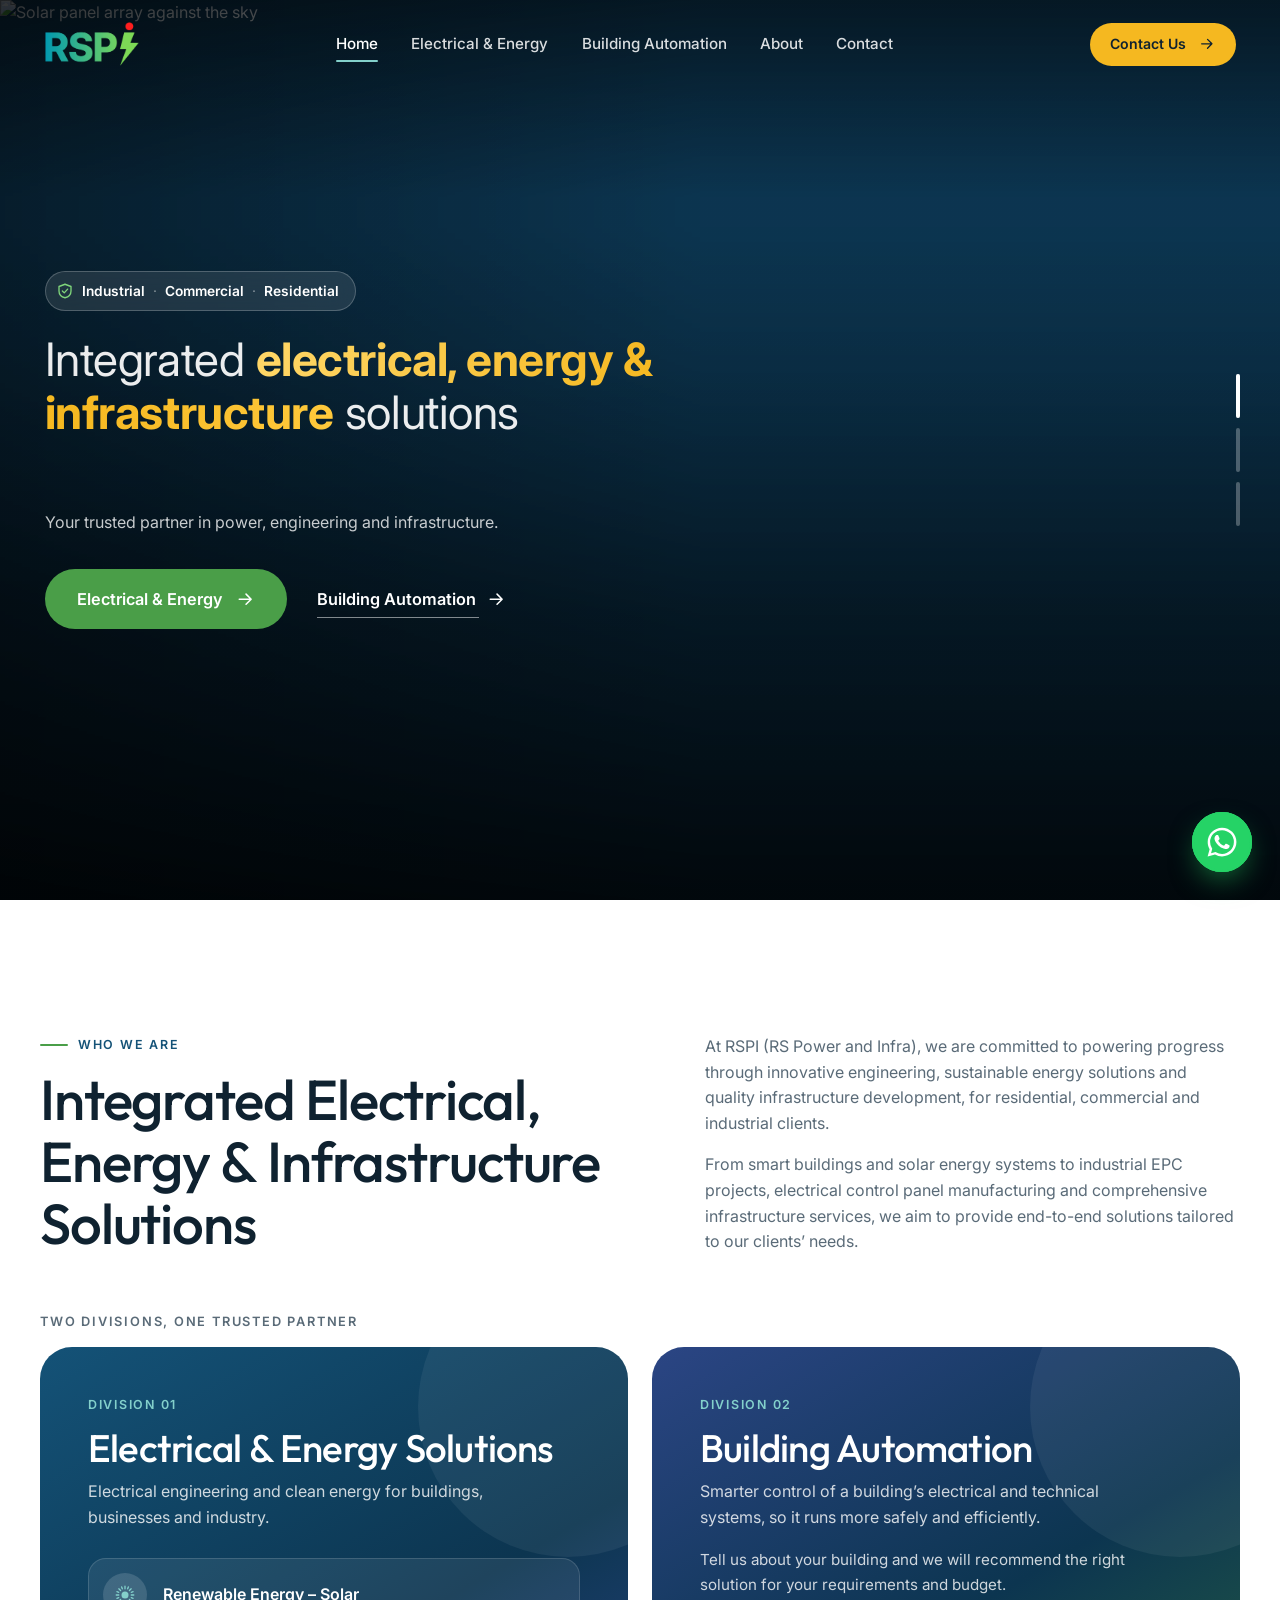
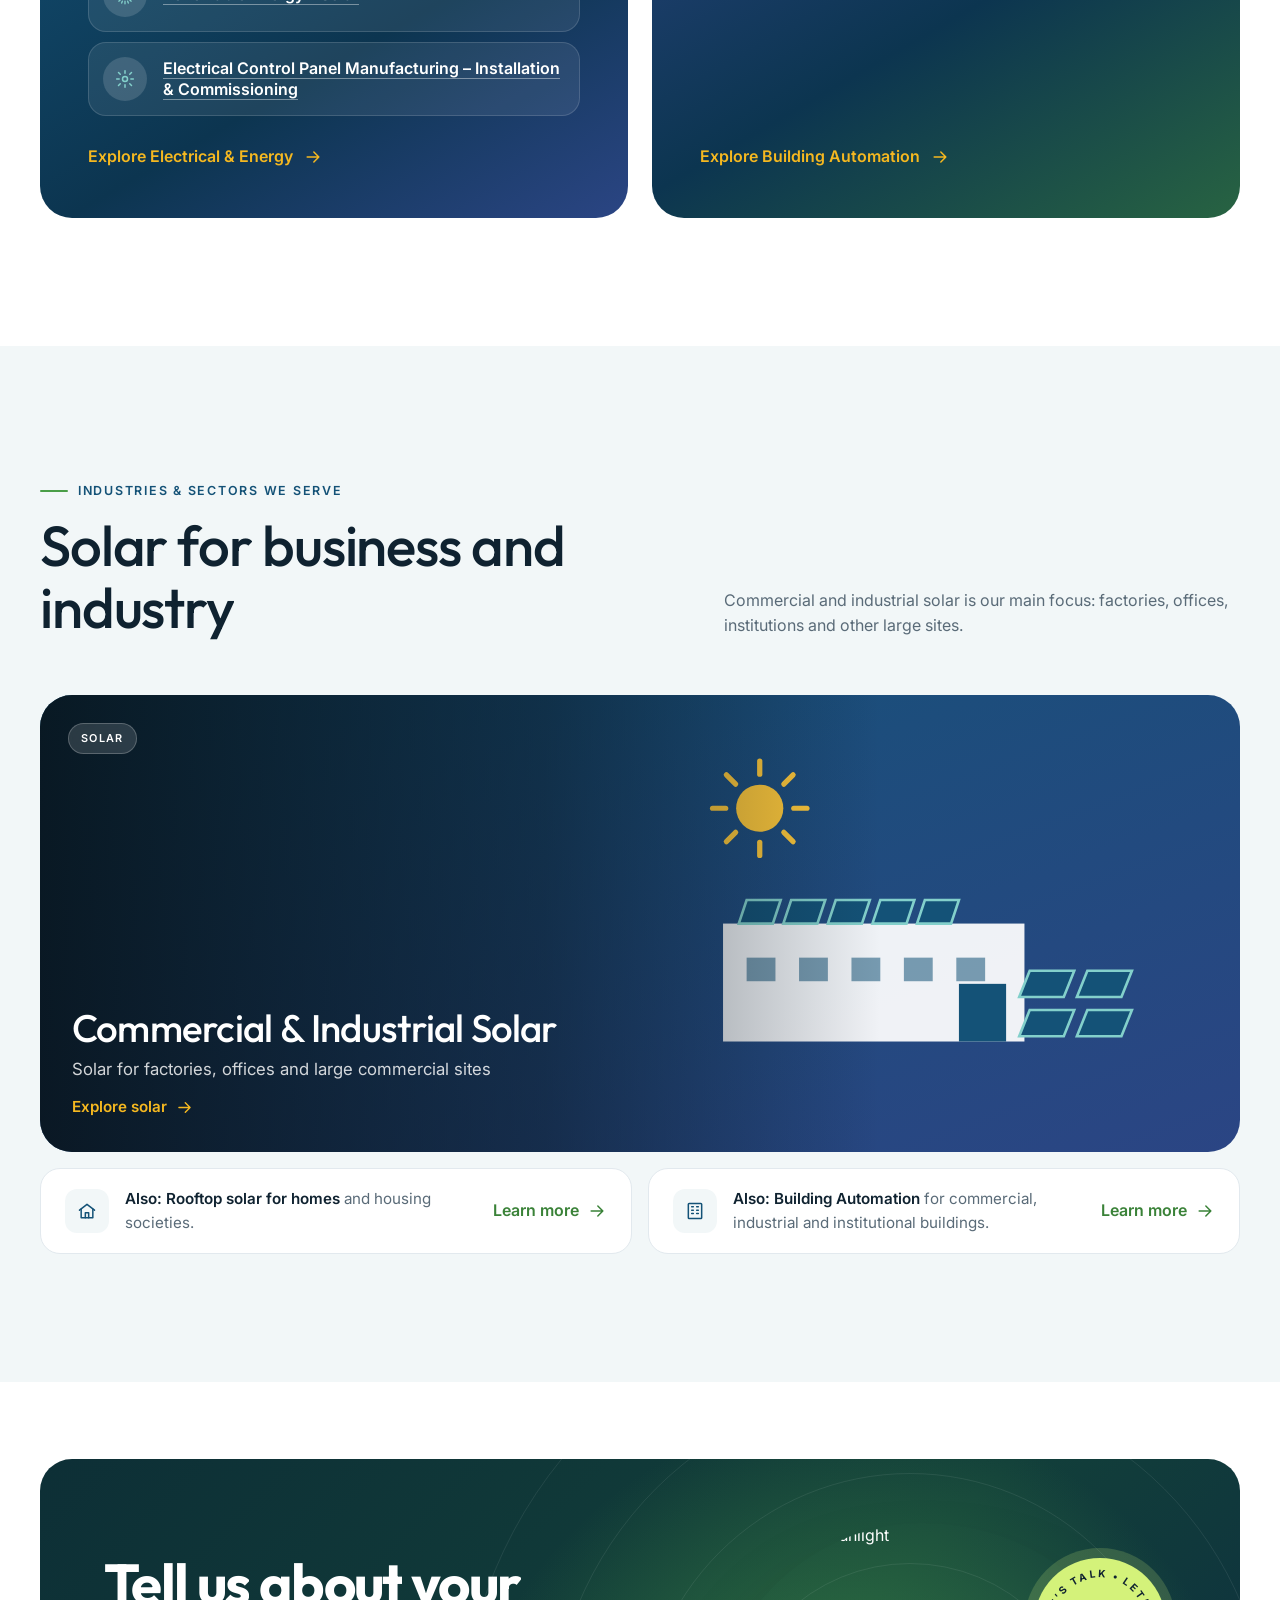
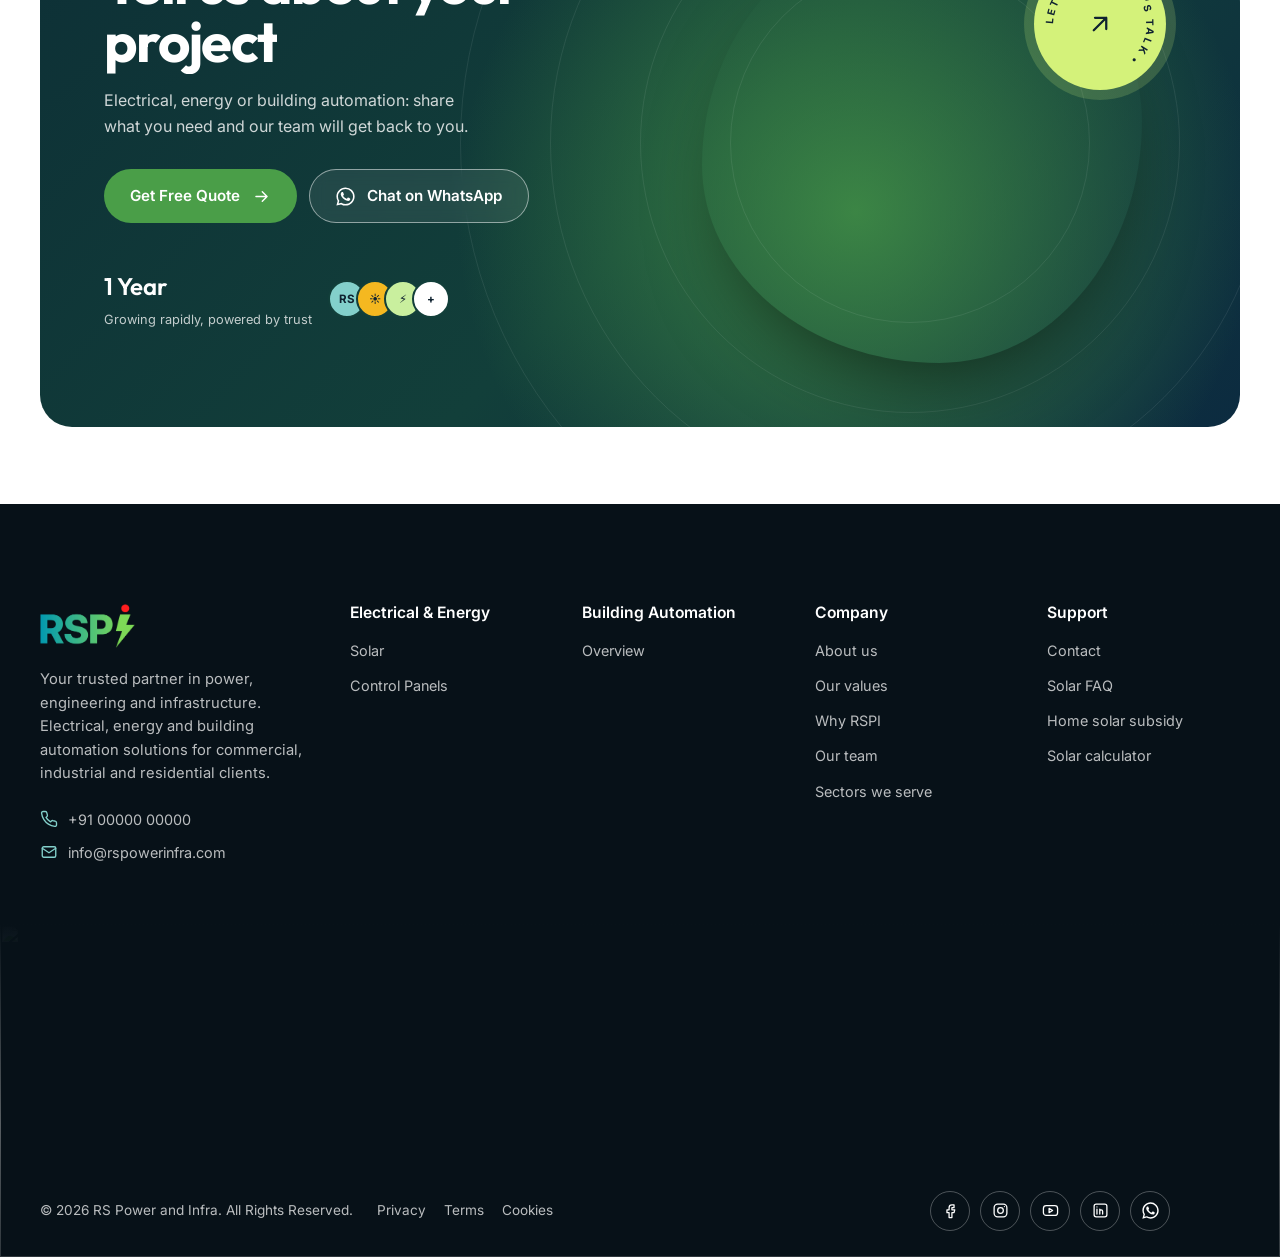
==== commit 063ac229: "About: replace Why Waaree with a Team section; move modules and inverters to the Solar page - About:" ====
--- a/index.html
+++ b/index.html
@@ -13,7 +13,8 @@
   <link rel="preconnect" href="https://fonts.gstatic.com" crossorigin />
   <link href="https://fonts.googleapis.com/css2?family=Inter:wght@400;500;600;700&family=Outfit:wght@300;400;500;600;700&display=swap" rel="stylesheet" />
   <link rel="icon" type="image/png" href="assets/logo/favicon.png" />
-  <link rel="stylesheet" href="css/style.css?v=47" />
+  <link rel="stylesheet" href="css/style.css?v=49" />
+  <script>try{if(sessionStorage.getItem("rs-wipe")==="1")document.documentElement.classList.add("is-arriving")}catch(e){}</script>
 </head>
 <body class="has-topnav">
 
@@ -198,7 +199,7 @@
       </div>
       <div><h4>Electrical &amp; Energy</h4><ul><li><a href="electrical.html#solar">Solar</a></li><li><a href="electrical.html#control-panels">Control Panels</a></li></ul></div>
       <div><h4>Building Automation</h4><ul><li><a href="building-automation.html">Overview</a></li></ul></div>
-      <div><h4>Company</h4><ul><li><a href="about.html">About us</a></li><li><a href="about.html#values">Our values</a></li><li><a href="about.html#why">Why RSPI</a></li><li><a href="index.html#sectors">Sectors we serve</a></li></ul></div>
+      <div><h4>Company</h4><ul><li><a href="about.html">About us</a></li><li><a href="about.html#values">Our values</a></li><li><a href="about.html#why">Why RSPI</a></li><li><a href="about.html#team">Our team</a></li><li><a href="index.html#sectors">Sectors we serve</a></li></ul></div>
       <div><h4>Support</h4><ul><li><a href="contact.html">Contact</a></li><li><a href="contact.html#faq">Solar FAQ</a></li><li><a href="electrical.html#homeowners">Home solar subsidy</a></li><li><a href="electrical.html#planner">Solar calculator</a></li></ul></div>
     </div>
     <div class="footer__panel">
@@ -227,6 +228,6 @@
   <script src="https://cdnjs.cloudflare.com/ajax/libs/gsap/3.12.5/gsap.min.js"></script>
   <script src="https://cdnjs.cloudflare.com/ajax/libs/gsap/3.12.5/ScrollTrigger.min.js"></script>
   <script src="https://cdn.jsdelivr.net/npm/lenis@1.1.13/dist/lenis.min.js"></script>
-  <script src="js/main.js?v=47"></script>
+  <script src="js/main.js?v=49"></script>
 </body>
 </html>
--- a/css/style.css
+++ b/css/style.css
@@ -160,6 +160,10 @@
   position: fixed; inset: 0; z-index: 190; pointer-events: none;
   background: var(--teal); transform: scaleY(0); transform-origin: bottom;
 }
+/* arriving from another page: the cover is already there on first paint and lifts away, so there is no white flash */
+.is-arriving .loader { display: none; }
+.is-arriving .page-wipe { transform: scaleY(1); transform-origin: top; animation: wipeAway 0.8s 0.1s cubic-bezier(0.76, 0, 0.24, 1) forwards; }
+@keyframes wipeAway { to { transform: scaleY(0); } }
 
 /* ---------- Header ---------- */
 .header {
@@ -1453,3 +1457,22 @@
   .sectors__also a { margin-left: 60px; }
 }
 .intro__head--only { margin-bottom: 0; }
+
+
+/* ---------- Our team (about) ---------- */
+.team { background: var(--bg-soft); }
+.team__head { max-width: 640px; margin-bottom: clamp(32px, 5vw, 56px); }
+.team__head h2 { margin-top: 14px; }
+.team__grid { display: grid; grid-template-columns: repeat(4, 1fr); gap: 20px; }
+.team-card__photo {
+  position: relative; display: grid; place-items: end center; overflow: hidden; aspect-ratio: 4 / 5; border-radius: var(--radius);
+  background: linear-gradient(160deg, var(--teal) 0%, var(--navy) 100%); color: rgba(255, 255, 255, 0.35);
+}
+.team-card__photo svg { width: 72%; height: auto; }
+.team-card__photo img { position: absolute; inset: 0; width: 100%; height: 100%; object-fit: cover; transition: transform 0.9s var(--ease); }
+.team-card:hover .team-card__photo img { transform: scale(1.05); }
+.team-card h3 { margin-top: 16px; font-size: 1.2rem; }
+.team-card p { margin-top: 4px; color: var(--muted); font-size: 0.95rem; }
+@media (max-width: 960px) { .team__grid { grid-template-columns: repeat(2, 1fr); } }
+@media (max-width: 560px) { .team__grid { gap: 14px; } .team-card h3 { font-size: 1.05rem; } .team-card p { font-size: 0.85rem; } }
+.team__head .lead { margin-top: 16px; }
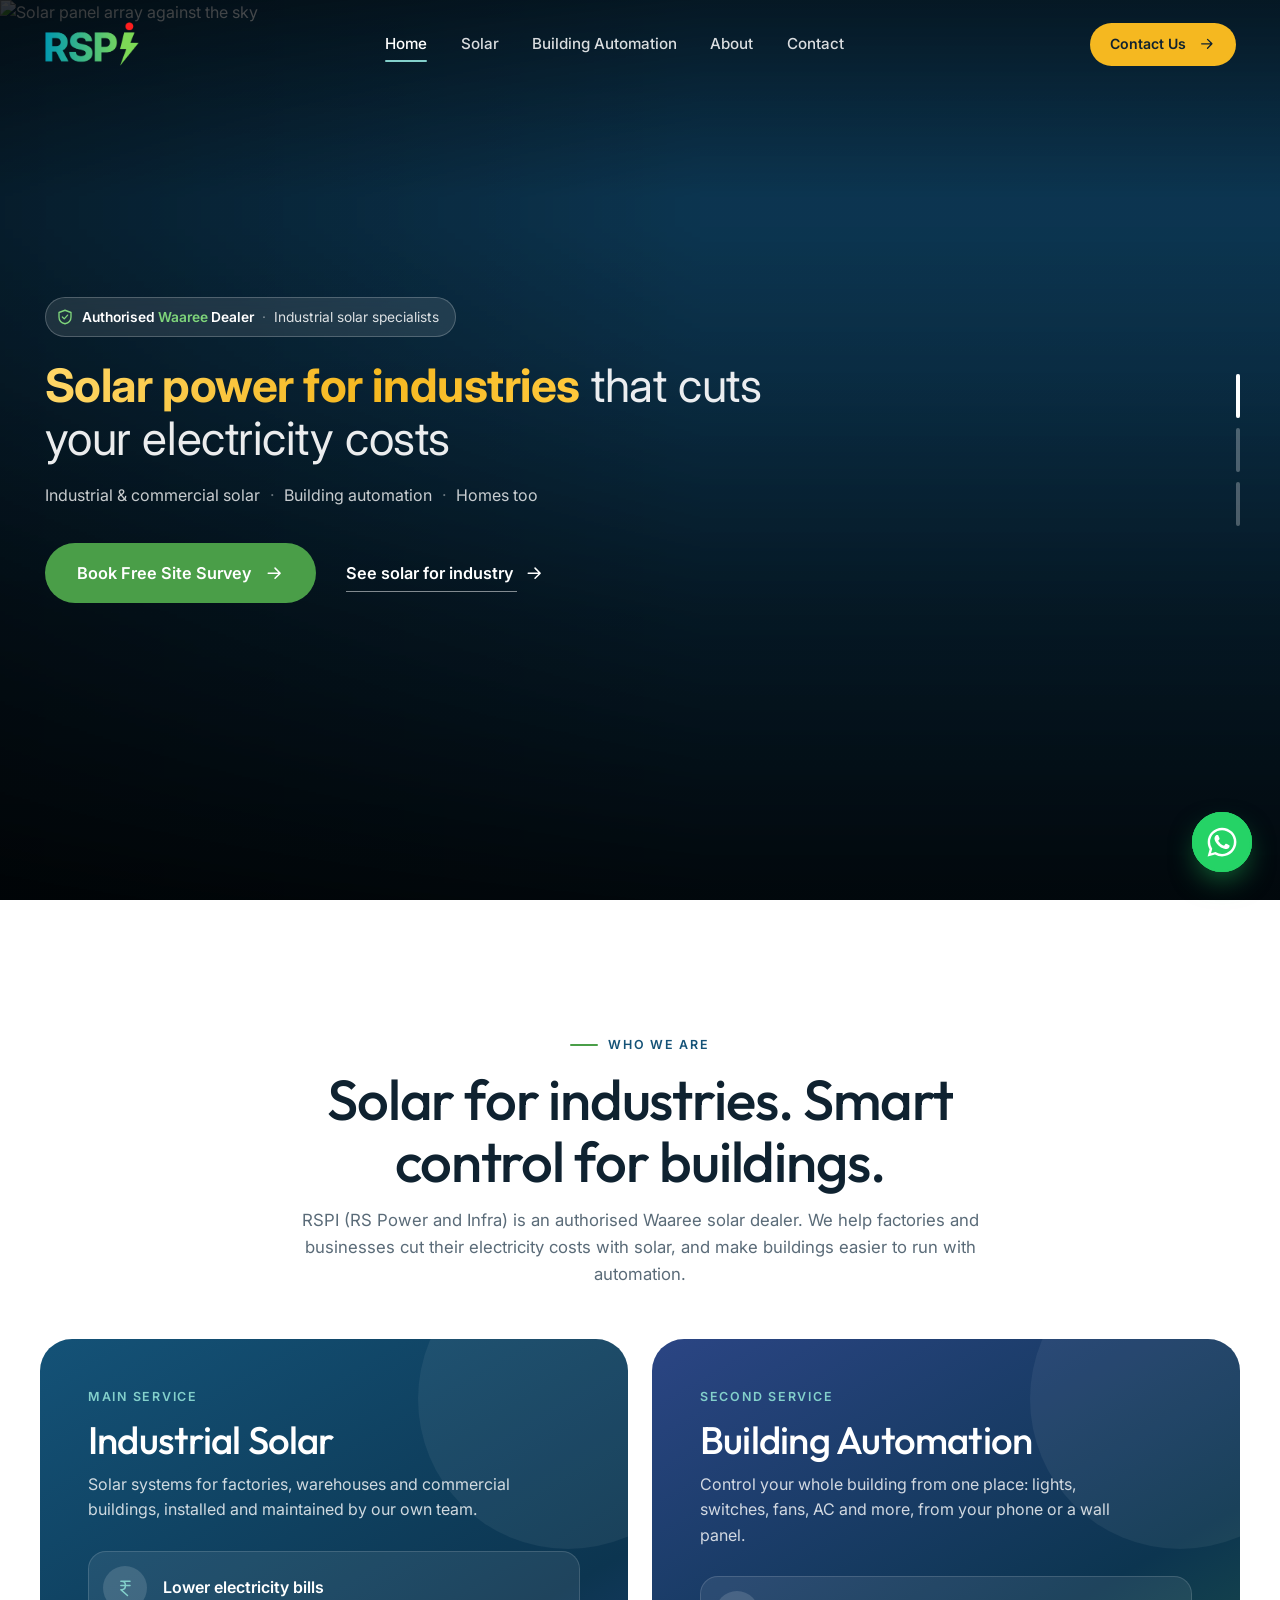
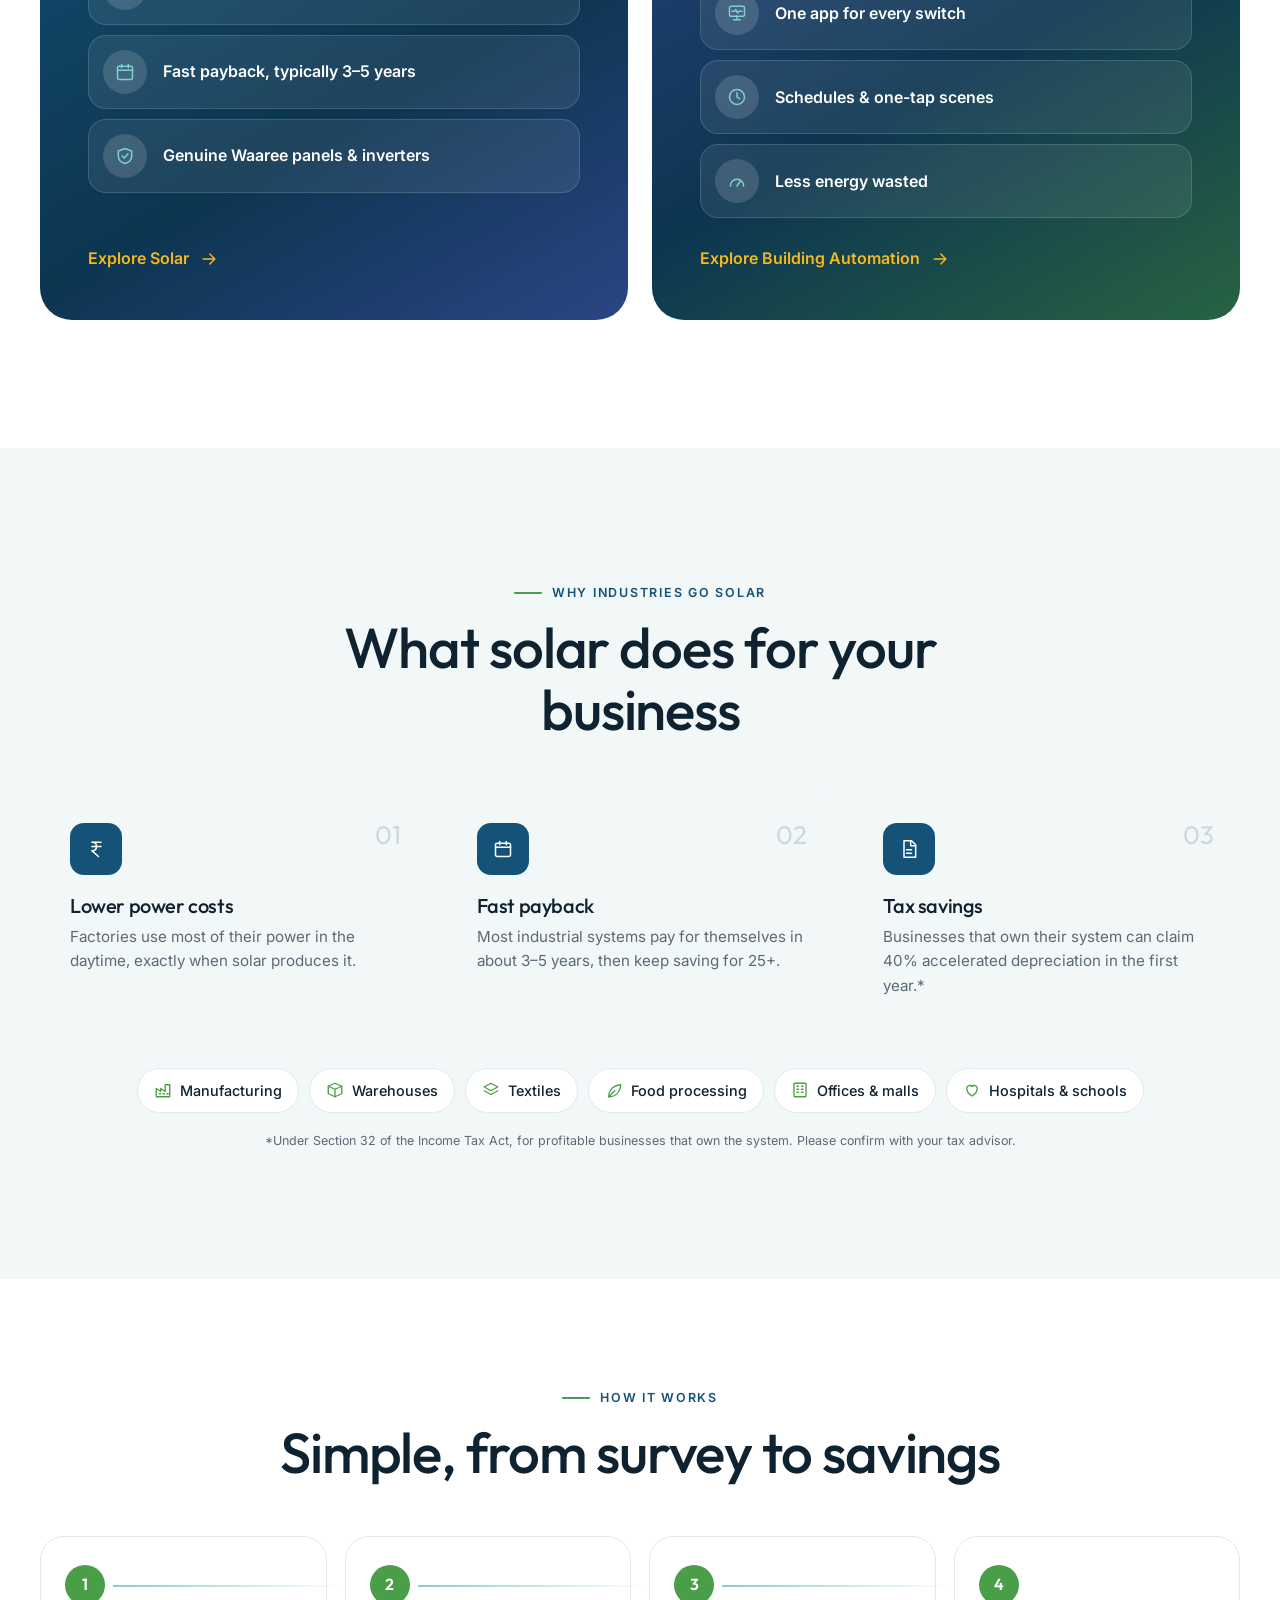
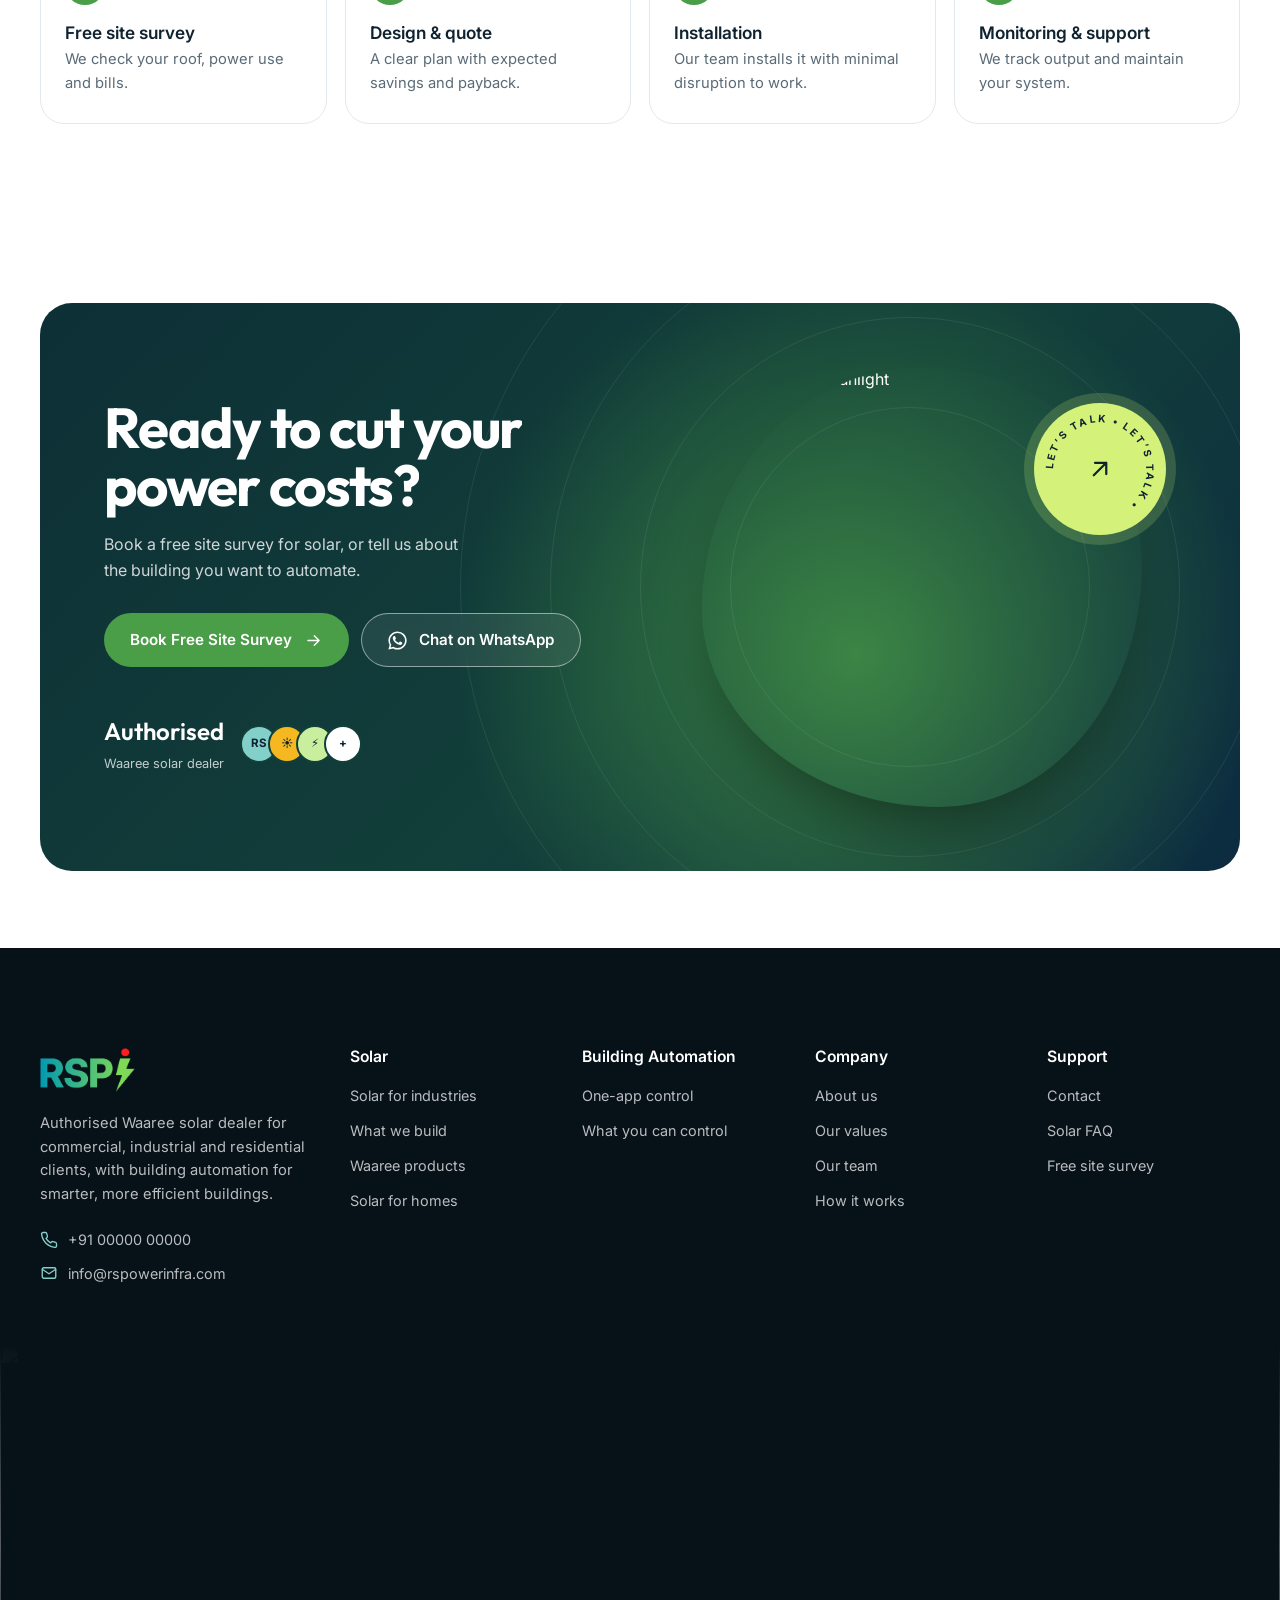
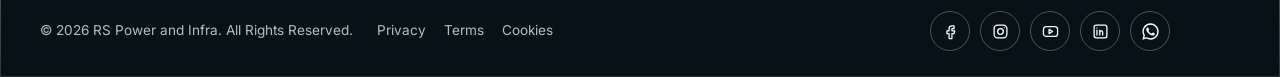
==== commit d57df814: "Refocus site on industrial solar, with building automation second - Solar is the main service (aimed" ====
--- a/index.html
+++ b/index.html
@@ -3,17 +3,17 @@
 <head>
   <meta charset="UTF-8" />
   <meta name="viewport" content="width=device-width, initial-scale=1" />
-  <title>RSPI | Electrical, Energy &amp; Building Automation</title>
-  <meta name="description" content="RSPI (RS Power and Infra) delivers solar for commercial and industrial clients, electrical control panels and building automation, and also serves homeowners." />
-  <meta property="og:title" content="RSPI | Electrical, Energy &amp; Building Automation" />
-  <meta property="og:description" content="Your trusted partner in power, engineering and infrastructure: electrical and energy solutions, plus building automation." />
+  <title>RSPI | Industrial Solar &amp; Building Automation</title>
+  <meta name="description" content="RSPI (RS Power and Infra), authorised Waaree solar dealer: solar for industries to cut electricity costs, plus building automation to control your whole building from one app." />
+  <meta property="og:title" content="RSPI | Industrial Solar &amp; Building Automation" />
+  <meta property="og:description" content="Solar for industries from an authorised Waaree dealer, plus one-app building automation." />
   <meta property="og:type" content="website" />
   <meta name="theme-color" content="#145277" />
   <link rel="preconnect" href="https://fonts.googleapis.com" />
   <link rel="preconnect" href="https://fonts.gstatic.com" crossorigin />
   <link href="https://fonts.googleapis.com/css2?family=Inter:wght@400;500;600;700&family=Outfit:wght@300;400;500;600;700&display=swap" rel="stylesheet" />
   <link rel="icon" type="image/png" href="assets/logo/favicon.png" />
-  <link rel="stylesheet" href="css/style.css?v=49" />
+  <link rel="stylesheet" href="css/style.css?v=53" />
   <script>try{if(sessionStorage.getItem("rs-wipe")==="1")document.documentElement.classList.add("is-arriving")}catch(e){}</script>
 </head>
 <body class="has-topnav">
@@ -39,7 +39,7 @@
       </a>
       <nav class="header__nav" aria-label="Main">
         <a href="index.html" aria-current="page">Home</a>
-        <a href="electrical.html">Electrical &amp; Energy</a>
+        <a href="solar.html">Solar</a>
         <a href="building-automation.html">Building Automation</a>
         <a href="about.html">About</a>
         <a href="contact.html">Contact</a>
@@ -51,7 +51,7 @@
   </header>
 
   <main>
-    <!-- 1. HERO -->
+    <!-- 1. HERO: what we do in one glance -->
     <section class="hero" id="top">
       <div class="hero__bg">
         <!-- Hero slideshow: changes every 5s. Swap these src values with your own photos (2000px wide recommended). -->
@@ -68,104 +68,111 @@
       <div class="container hero__top">
         <span class="hero__badge" data-hero-fade>
           <svg class="i"><use href="#i-shield"/></svg>
-          <b>Industrial</b><i aria-hidden="true">·</i><b>Commercial</b><i aria-hidden="true">·</i><b>Residential</b>
+          <b>Authorised <em>Waaree</em> Dealer</b><i aria-hidden="true">·</i>Industrial solar specialists
         </span>
         <!-- Rotating headlines: one per hero image, changes with the slide. .hl phrases are yellow. -->
         <h1 class="hero__tagline" data-hero-fade aria-live="polite">
-          <span class="is-active">Integrated <strong class="hl">electrical, energy &amp; infrastructure</strong> solutions</span>
-          <span><strong class="hl">Solar for business and industry</strong>, plus <strong>control panels</strong> and building automation</span>
-          <span>Smarter buildings with <strong class="hl">building automation</strong> from <strong>RSPI</strong></span>
+          <span class="is-active"><strong class="hl">Solar power for industries</strong> that cuts your electricity costs</span>
+          <span>Lower power bills and fast payback with genuine <strong class="hl">Waaree solar</strong></span>
+          <span>Control your whole building from <strong class="hl">one app</strong></span>
         </h1>
-        <p class="hero__sub" data-hero-fade>Your trusted partner in power, engineering and infrastructure.</p>
+        <p class="hero__sub" data-hero-fade>Industrial &amp; commercial solar <i aria-hidden="true">·</i> Building automation <i aria-hidden="true">·</i> Homes too</p>
         <div class="hero__actions" data-hero-fade>
-          <a href="electrical.html" class="btn magnetic">Electrical &amp; Energy <svg class="i"><use href="#i-arrow-right"/></svg></a>
-          <a href="building-automation.html" class="hero__link">Building Automation <svg class="i"><use href="#i-arrow-right"/></svg></a>
-        </div>
-      </div>
-    </section>
-
-    <!-- 2. WHO WE ARE + TWO DIVISIONS -->
+          <a href="contact.html" class="btn magnetic">Book Free Site Survey <svg class="i"><use href="#i-arrow-right"/></svg></a>
+          <a href="solar.html" class="hero__link">See solar for industry <svg class="i"><use href="#i-arrow-right"/></svg></a>
+        </div>
+      </div>
+    </section>
+
+    <!-- 2. WHO WE ARE + WHAT WE DO -->
     <section class="section divisions" id="divisions">
       <div class="container">
-        <div class="divisions__head">
-          <div>
-            <span class="eyebrow" data-reveal>Who we are</span>
-            <h2 class="h-lg" data-split="words">Integrated Electrical, Energy &amp; Infrastructure Solutions</h2>
-          </div>
-          <div class="divisions__intro">
-            <p data-reveal>At RSPI (RS Power and Infra), we are committed to powering progress through innovative engineering, sustainable energy solutions and quality infrastructure development, for residential, commercial and industrial clients.</p>
-            <p data-reveal>From smart buildings and solar energy systems to industrial EPC projects, electrical control panel manufacturing and comprehensive infrastructure services, we aim to provide end-to-end solutions tailored to our clients’ needs.</p>
-          </div>
-        </div>
-        <h3 class="divisions__sub" data-reveal>Two divisions, one trusted partner</h3>
+        <div class="center-head">
+          <span class="eyebrow" data-reveal>Who we are</span>
+          <h2 class="h-lg" data-split="words">Solar for industries. Smart control for buildings.</h2>
+          <p data-reveal>RSPI (RS Power and Infra) is an authorised Waaree solar dealer. We help factories and businesses cut their electricity costs with solar, and make buildings easier to run with automation.</p>
+        </div>
         <div class="divisions__grid" data-stagger>
           <article class="division division--energy">
-            <span class="division__num">Division 01</span>
-            <h3>Electrical &amp; Energy Solutions</h3>
-            <p>Electrical engineering and clean energy for buildings, businesses and industry.</p>
+            <span class="division__num">Main service</span>
+            <h3>Industrial Solar</h3>
+            <p>Solar systems for factories, warehouses and commercial buildings, installed and maintained by our own team.</p>
             <ul class="division__list">
-              <li><span class="division__icon"><svg class="i"><use href="#i-sun"/></svg></span><b><a href="electrical.html#solar">Renewable Energy – Solar</a></b></li>
-              <li><span class="division__icon"><svg class="i"><use href="#i-gear"/></svg></span><b><a href="electrical.html#control-panels">Electrical Control Panel Manufacturing – Installation &amp; Commissioning</a></b></li>
+              <li><span class="division__icon"><svg class="i"><use href="#i-rupee"/></svg></span><b>Lower electricity bills</b></li>
+              <li><span class="division__icon"><svg class="i"><use href="#i-calendar"/></svg></span><b>Fast payback, typically 3–5 years</b></li>
+              <li><span class="division__icon"><svg class="i"><use href="#i-shield"/></svg></span><b>Genuine Waaree panels &amp; inverters</b></li>
             </ul>
-            <a href="electrical.html" class="division__link">Explore Electrical &amp; Energy <svg class="i"><use href="#i-arrow-right"/></svg></a>
+            <a href="solar.html" class="division__link">Explore Solar <svg class="i"><use href="#i-arrow-right"/></svg></a>
           </article>
           <article class="division division--infra">
-            <span class="division__num">Division 02</span>
+            <span class="division__num">Second service</span>
             <h3>Building Automation</h3>
-            <p>Smarter control of a building’s electrical and technical systems, so it runs more safely and efficiently.</p>
-            <p class="division__note">Tell us about your building and we will recommend the right solution for your requirements and budget.</p>
+            <p>Control your whole building from one place: lights, switches, fans, AC and more, from your phone or a wall panel.</p>
+            <ul class="division__list">
+              <li><span class="division__icon"><svg class="i"><use href="#i-monitor"/></svg></span><b>One app for every switch</b></li>
+              <li><span class="division__icon"><svg class="i"><use href="#i-clock"/></svg></span><b>Schedules &amp; one-tap scenes</b></li>
+              <li><span class="division__icon"><svg class="i"><use href="#i-gauge"/></svg></span><b>Less energy wasted</b></li>
+            </ul>
             <a href="building-automation.html" class="division__link">Explore Building Automation <svg class="i"><use href="#i-arrow-right"/></svg></a>
           </article>
         </div>
       </div>
     </section>
 
-    <!-- 3. INDUSTRIES & SECTORS -->
-    <section class="section sectors" id="sectors">
-      <div class="container">
-        <div class="sectors__head">
-          <div>
-            <span class="eyebrow" data-reveal>Industries &amp; sectors we serve</span>
-            <h2 class="h-lg" data-split="words">Solar for business and industry</h2>
-          </div>
-          <p data-reveal>Commercial and industrial solar is our main focus: factories, offices, institutions and other large sites.</p>
-        </div>
-        <ul class="sectors__grid sectors__grid--solar" data-stagger>
-          <li class="sector">
-            <div class="sector__art" aria-hidden="true"><svg viewBox="0 0 400 300" focusable="false"><g class="sec-sun" style="transform-origin:70px 62px"><circle cx="70" cy="62" r="18" fill="#ffc93c"/><line x1="70" y1="36" x2="70" y2="26" stroke="#ffc93c" stroke-width="4" stroke-linecap="round" transform="rotate(0 70 62)"/><line x1="70" y1="36" x2="70" y2="26" stroke="#ffc93c" stroke-width="4" stroke-linecap="round" transform="rotate(45 70 62)"/><line x1="70" y1="36" x2="70" y2="26" stroke="#ffc93c" stroke-width="4" stroke-linecap="round" transform="rotate(90 70 62)"/><line x1="70" y1="36" x2="70" y2="26" stroke="#ffc93c" stroke-width="4" stroke-linecap="round" transform="rotate(135 70 62)"/><line x1="70" y1="36" x2="70" y2="26" stroke="#ffc93c" stroke-width="4" stroke-linecap="round" transform="rotate(180 70 62)"/><line x1="70" y1="36" x2="70" y2="26" stroke="#ffc93c" stroke-width="4" stroke-linecap="round" transform="rotate(225 70 62)"/><line x1="70" y1="36" x2="70" y2="26" stroke="#ffc93c" stroke-width="4" stroke-linecap="round" transform="rotate(270 70 62)"/><line x1="70" y1="36" x2="70" y2="26" stroke="#ffc93c" stroke-width="4" stroke-linecap="round" transform="rotate(315 70 62)"/></g><rect x="0" y="240" width="400" height="60" fill="#0b2433" opacity="0.45"/><rect x="42" y="150" width="230" height="90" fill="#ffffff" opacity="0.93"/><polygon points="54,150 80,150 86,132 60,132" fill="#145277" stroke="#83d0cb" stroke-width="2"/><polygon points="88,150 114,150 120,132 94,132" fill="#145277" stroke="#83d0cb" stroke-width="2"/><polygon points="122,150 148,150 154,132 128,132" fill="#145277" stroke="#83d0cb" stroke-width="2"/><polygon points="156,150 182,150 188,132 162,132" fill="#145277" stroke="#83d0cb" stroke-width="2"/><polygon points="190,150 216,150 222,132 196,132" fill="#145277" stroke="#83d0cb" stroke-width="2"/><rect x="60" y="176" width="22" height="18" fill="#145277" opacity="0.55"/><rect x="100" y="176" width="22" height="18" fill="#145277" opacity="0.55"/><rect x="140" y="176" width="22" height="18" fill="#145277" opacity="0.55"/><rect x="180" y="176" width="22" height="18" fill="#145277" opacity="0.55"/><rect x="220" y="176" width="22" height="18" fill="#145277" opacity="0.55"/><rect x="222" y="196" width="36" height="44" fill="#145277"/><polygon points="268,206 302,206 310,186 276,186" fill="#145277" stroke="#83d0cb" stroke-width="2"/><polygon points="312,206 346,206 354,186 320,186" fill="#145277" stroke="#83d0cb" stroke-width="2"/><polygon points="268,236 302,236 310,216 276,216" fill="#145277" stroke="#83d0cb" stroke-width="2"/><polygon points="312,236 346,236 354,216 320,216" fill="#145277" stroke="#83d0cb" stroke-width="2"/></svg></div>
-            <span class="sector__tag">Solar</span>
-            <div class="sector__text"><h3>Commercial &amp; Industrial Solar</h3><p>Solar for factories, offices and large commercial sites</p><a href="electrical.html#solar" class="sector__more">Explore solar <svg class="i"><use href="#i-arrow-right"/></svg></a></div>
-          </li>
+    <!-- 3. WHY INDUSTRIES CHOOSE SOLAR -->
+    <section class="section section--soft why" id="why-solar">
+      <div class="container">
+        <div class="center-head">
+          <span class="eyebrow" data-reveal>Why industries go solar</span>
+          <h2 class="h-lg" data-split="words">What solar does for your business</h2>
+        </div>
+        <div class="why__grid" data-stagger>
+          <article class="why-card"><span class="why-card__icon"><svg class="i"><use href="#i-rupee"/></svg></span><h3>Lower power costs</h3><p>Factories use most of their power in the daytime, exactly when solar produces it.</p></article>
+          <article class="why-card"><span class="why-card__icon"><svg class="i"><use href="#i-calendar"/></svg></span><h3>Fast payback</h3><p>Most industrial systems pay for themselves in about 3–5 years, then keep saving for 25+.</p></article>
+          <article class="why-card"><span class="why-card__icon"><svg class="i"><use href="#i-doc"/></svg></span><h3>Tax savings</h3><p>Businesses that own their system can claim 40% accelerated depreciation in the first year.*</p></article>
+        </div>
+        <ul class="chips-row" data-stagger aria-label="Industries we serve">
+          <li><svg class="i"><use href="#i-factory"/></svg>Manufacturing</li>
+          <li><svg class="i"><use href="#i-box"/></svg>Warehouses</li>
+          <li><svg class="i"><use href="#i-layers"/></svg>Textiles</li>
+          <li><svg class="i"><use href="#i-leaf"/></svg>Food processing</li>
+          <li><svg class="i"><use href="#i-building"/></svg>Offices &amp; malls</li>
+          <li><svg class="i"><use href="#i-heart"/></svg>Hospitals &amp; schools</li>
         </ul>
-        <div class="sectors__also-row" data-reveal>
-          <div class="sectors__also">
-            <span class="sectors__also-icon"><svg class="i"><use href="#i-home"/></svg></span>
-            <p><b>Also: Rooftop solar for homes</b> and housing societies.</p>
-            <a href="electrical.html#homeowners">Learn more <svg class="i"><use href="#i-arrow-right"/></svg></a>
-          </div>
-          <div class="sectors__also">
-            <span class="sectors__also-icon"><svg class="i"><use href="#i-building"/></svg></span>
-            <p><b>Also: Building Automation</b> for commercial, industrial and institutional buildings.</p>
-            <a href="building-automation.html">Learn more <svg class="i"><use href="#i-arrow-right"/></svg></a>
-          </div>
-        </div>
-      </div>
-    </section>
-
-    <!-- 6. CTA -->
+        <p class="footnote">*Under Section 32 of the Income Tax Act, for profitable businesses that own the system. Please confirm with your tax advisor.</p>
+      </div>
+    </section>
+
+    <!-- 4. HOW IT WORKS -->
+    <section class="section section--tight" id="how">
+      <div class="container">
+        <div class="center-head">
+          <span class="eyebrow" data-reveal>How it works</span>
+          <h2 class="h-lg" data-split="words">Simple, from survey to savings</h2>
+        </div>
+        <ol class="steps4" data-stagger>
+          <li><h3>Free site survey</h3><p>We check your roof, power use and bills.</p></li>
+          <li><h3>Design &amp; quote</h3><p>A clear plan with expected savings and payback.</p></li>
+          <li><h3>Installation</h3><p>Our team installs it with minimal disruption to work.</p></li>
+          <li><h3>Monitoring &amp; support</h3><p>We track output and maintain your system.</p></li>
+        </ol>
+      </div>
+    </section>
+
+    <!-- CTA -->
     <section class="cta-wrap">
       <div class="container">
         <div class="cta" data-reveal>
           <div class="cta__rings" aria-hidden="true"><span></span><span></span><span></span><span></span></div>
           <div class="cta__copy">
-            <h2 data-split="words">Tell us about your project</h2>
-            <p>Electrical, energy or building automation: share what you need and our team will get back to you.</p>
+            <h2 data-split="words">Ready to cut your power costs?</h2>
+            <p>Book a free site survey for solar, or tell us about the building you want to automate.</p>
             <div class="cta__actions">
-              <a href="contact.html" class="btn magnetic">Get Free Quote <svg class="i"><use href="#i-arrow-right"/></svg></a>
+              <a href="contact.html" class="btn magnetic">Book Free Site Survey <svg class="i"><use href="#i-arrow-right"/></svg></a>
               <a href="#" class="btn btn--ghost magnetic" data-whatsapp><svg class="i"><use href="#i-whatsapp"/></svg> Chat on WhatsApp</a>
             </div>
             <div class="cta__proof">
-              <div><b>1 Year</b><small>Growing rapidly, powered by trust</small></div>
+              <div><b>Authorised</b><small>Waaree solar dealer</small></div>
               <div class="avatars" aria-hidden="true"><span>RS</span><span>☀</span><span>⚡</span><span>+</span></div>
             </div>
           </div>
@@ -191,16 +198,16 @@
     <div class="container footer__grid">
       <div class="footer__brand">
         <a href="index.html" class="logo-slot"><img class="logo-img" src="assets/logo/logo.png" width="1000" height="465" alt="RS Power and Infra" /></a>
-        <p>Your trusted partner in power, engineering and infrastructure. Electrical, energy and building automation solutions for commercial, industrial and residential clients.</p>
+        <p>Authorised Waaree solar dealer for commercial, industrial and residential clients, with building automation for smarter, more efficient buildings.</p>
         <div class="footer__contact">
           <a href="tel:+910000000000"><svg class="i"><use href="#i-phone"/></svg> +91 00000 00000</a>
           <a href="mailto:info@rspowerinfra.com"><svg class="i"><use href="#i-mail"/></svg> info@rspowerinfra.com</a>
         </div>
       </div>
-      <div><h4>Electrical &amp; Energy</h4><ul><li><a href="electrical.html#solar">Solar</a></li><li><a href="electrical.html#control-panels">Control Panels</a></li></ul></div>
-      <div><h4>Building Automation</h4><ul><li><a href="building-automation.html">Overview</a></li></ul></div>
-      <div><h4>Company</h4><ul><li><a href="about.html">About us</a></li><li><a href="about.html#values">Our values</a></li><li><a href="about.html#why">Why RSPI</a></li><li><a href="about.html#team">Our team</a></li><li><a href="index.html#sectors">Sectors we serve</a></li></ul></div>
-      <div><h4>Support</h4><ul><li><a href="contact.html">Contact</a></li><li><a href="contact.html#faq">Solar FAQ</a></li><li><a href="electrical.html#homeowners">Home solar subsidy</a></li><li><a href="electrical.html#planner">Solar calculator</a></li></ul></div>
+      <div><h4>Solar</h4><ul><li><a href="solar.html#solar">Solar for industries</a></li><li><a href="solar.html#services">What we build</a></li><li><a href="solar.html#products">Waaree products</a></li><li><a href="solar.html#homeowners">Solar for homes</a></li></ul></div>
+      <div><h4>Building Automation</h4><ul><li><a href="building-automation.html">One-app control</a></li><li><a href="building-automation.html#control">What you can control</a></li></ul></div>
+      <div><h4>Company</h4><ul><li><a href="about.html">About us</a></li><li><a href="about.html#values">Our values</a></li><li><a href="about.html#team">Our team</a></li><li><a href="index.html#how">How it works</a></li></ul></div>
+      <div><h4>Support</h4><ul><li><a href="contact.html">Contact</a></li><li><a href="contact.html#faq">Solar FAQ</a></li><li><a href="contact.html">Free site survey</a></li></ul></div>
     </div>
     <div class="footer__panel">
       <img src="https://images.unsplash.com/photo-1509391366360-2e959784a276?auto=format&fit=crop&w=2000&q=70" alt="" loading="lazy" />
@@ -228,6 +235,6 @@
   <script src="https://cdnjs.cloudflare.com/ajax/libs/gsap/3.12.5/gsap.min.js"></script>
   <script src="https://cdnjs.cloudflare.com/ajax/libs/gsap/3.12.5/ScrollTrigger.min.js"></script>
   <script src="https://cdn.jsdelivr.net/npm/lenis@1.1.13/dist/lenis.min.js"></script>
-  <script src="js/main.js?v=49"></script>
+  <script src="js/main.js?v=53"></script>
 </body>
 </html>
--- a/css/style.css
+++ b/css/style.css
@@ -1476,3 +1476,164 @@
 @media (max-width: 960px) { .team__grid { grid-template-columns: repeat(2, 1fr); } }
 @media (max-width: 560px) { .team__grid { gap: 14px; } .team-card h3 { font-size: 1.05rem; } .team-card p { font-size: 0.85rem; } }
 .team__head .lead { margin-top: 16px; }
+
+/* =========================================================
+   Minimal redesign (solar for industry first, automation second)
+   ========================================================= */
+.section--tight { padding-block: clamp(56px, 8vw, 110px); }
+.section--soft { background: var(--bg-soft); }
+.center-head { max-width: 720px; margin: 0 auto clamp(32px, 5vw, 52px); text-align: center; }
+.center-head h2 { margin-top: 14px; }
+.center-head p { color: var(--muted); margin-top: 14px; font-size: 1.05rem; }
+.center-head .eyebrow { justify-content: center; }
+
+/* industry chips */
+.chips-row { display: flex; flex-wrap: wrap; justify-content: center; gap: 10px; margin-top: clamp(28px, 4vw, 40px); list-style: none; }
+.chips-row li {
+  display: inline-flex; align-items: center; gap: 8px; padding: 10px 16px; border-radius: 999px;
+  background: #fff; border: 1px solid var(--line); font-size: 0.9rem; font-weight: 500;
+}
+.chips-row .i { width: 18px; height: 18px; color: var(--green); }
+.footnote { margin-top: 18px; text-align: center; font-size: 0.78rem; color: var(--muted); }
+
+/* 4 simple steps */
+.steps4 { list-style: none; display: grid; grid-template-columns: repeat(4, 1fr); gap: 18px; counter-reset: s4; }
+.steps4 li { position: relative; padding: 28px 24px; border-radius: var(--radius); background: #fff; border: 1px solid var(--line); counter-increment: s4; }
+.steps4 li::before {
+  content: counter(s4); display: grid; place-items: center; width: 40px; height: 40px; margin-bottom: 18px;
+  border-radius: 50%; background: var(--green); color: #fff; font-family: var(--font-head); font-weight: 600;
+}
+.steps4 li:not(:last-child)::after { content: ""; position: absolute; top: 48px; left: calc(24px + 48px); right: -18px; height: 2px; background: linear-gradient(90deg, var(--aqua), transparent); }
+.steps4 h3 { font-family: var(--font-body); font-size: 1.08rem; font-weight: 600; letter-spacing: 0; margin-bottom: 6px; }
+.steps4 p { font-size: 0.92rem; color: var(--muted); }
+
+/* compact "also for homes" band */
+.home-band {
+  display: grid; grid-template-columns: auto 1fr auto; gap: 24px; align-items: center;
+  padding: clamp(22px, 3vw, 32px); border-radius: var(--radius-lg); color: #fff;
+  background: linear-gradient(120deg, var(--teal) 0%, var(--teal-deep) 60%, var(--navy) 100%);
+}
+.home-band__icon { display: grid; place-items: center; width: 60px; height: 60px; border-radius: 18px; background: rgba(255, 255, 255, 0.12); color: var(--sun); }
+.home-band__icon .i { width: 28px; height: 28px; }
+.home-band h3 { font-size: clamp(1.3rem, 2.2vw, 1.7rem); margin-bottom: 4px; }
+.home-band p { color: rgba(255, 255, 255, 0.8); font-size: 0.95rem; }
+.home-band p b { color: var(--sun); }
+
+/* building automation: interactive phone demo */
+.ba-split { display: grid; grid-template-columns: 1.05fr 1fr; gap: clamp(32px, 6vw, 90px); align-items: center; }
+.ba-split h2 { margin-block: 14px 16px; }
+.ba-split > div > p { color: var(--muted); }
+.ba-ways { list-style: none; display: grid; gap: 12px; margin-block: 26px 30px; }
+.ba-ways li { display: flex; gap: 14px; align-items: center; padding: 14px 16px; border-radius: 16px; background: var(--bg-soft); }
+.ba-ways .i { width: 24px; height: 24px; color: var(--teal); flex-shrink: 0; }
+.ba-ways b { display: block; font-weight: 600; }
+.ba-ways span { font-size: 0.88rem; color: var(--muted); }
+
+.phone {
+  position: relative; width: min(100%, 360px); margin-inline: auto; padding: 14px; border-radius: 44px;
+  background: #0b1a24; box-shadow: 0 40px 80px -30px rgba(12, 53, 80, 0.55), inset 0 0 0 2px #24404f;
+}
+.phone__screen { border-radius: 32px; overflow: hidden; background: linear-gradient(170deg, #12384f 0%, #0b2433 100%); color: #fff; padding: 22px 18px 20px; }
+.phone__top { display: flex; justify-content: space-between; align-items: center; margin-bottom: 4px; font-size: 0.78rem; color: rgba(255, 255, 255, 0.6); }
+.phone__title { font-family: var(--font-head); font-size: 1.35rem; margin-bottom: 14px; }
+.phone__title small { display: block; font-family: var(--font-body); font-size: 0.78rem; color: var(--aqua); margin-top: 2px; }
+.phone__stats { display: grid; grid-template-columns: 1fr 1fr; gap: 8px; margin-bottom: 14px; }
+.phone__stats div { padding: 10px 12px; border-radius: 14px; background: rgba(255, 255, 255, 0.07); font-size: 0.72rem; color: rgba(255, 255, 255, 0.65); }
+.phone__stats b { display: block; font-family: var(--font-head); font-size: 1.15rem; color: #fff; font-weight: 500; }
+.phone__grid { display: grid; grid-template-columns: 1fr 1fr; gap: 10px; }
+.tile {
+  position: relative; display: grid; gap: 10px; padding: 14px; border-radius: 18px; text-align: left; color: #fff;
+  background: rgba(255, 255, 255, 0.07); border: 1px solid rgba(255, 255, 255, 0.08);
+  transition: background 0.35s, color 0.35s, transform 0.25s, box-shadow 0.35s;
+}
+.tile:hover { transform: translateY(-2px); }
+.tile:active { transform: scale(0.97); }
+.tile .i { width: 24px; height: 24px; color: rgba(255, 255, 255, 0.7); transition: color 0.35s; }
+.tile b { font-size: 0.88rem; font-weight: 600; }
+.tile small { font-size: 0.72rem; color: rgba(255, 255, 255, 0.55); }
+.tile::after {
+  content: ""; position: absolute; top: 14px; right: 14px; width: 30px; height: 18px; border-radius: 99px;
+  background: rgba(255, 255, 255, 0.18); transition: background 0.35s;
+}
+.tile::before {
+  content: ""; position: absolute; top: 17px; right: 26px; z-index: 1; width: 12px; height: 12px; border-radius: 50%;
+  background: #fff; transition: transform 0.35s var(--ease);
+}
+.tile.is-on { background: #fff; color: var(--ink); box-shadow: 0 10px 24px -12px rgba(255, 201, 60, 0.7); }
+.tile.is-on .i { color: var(--green); }
+.tile.is-on small { color: var(--muted); }
+.tile.is-on::after { background: var(--green); }
+.tile.is-on::before { transform: translateX(12px); }
+.phone__scene { display: flex; gap: 8px; margin-top: 12px; }
+.phone__scene button { flex: 1; padding: 11px; border-radius: 14px; font-size: 0.8rem; font-weight: 600; color: #fff; background: rgba(255, 255, 255, 0.1); transition: background 0.3s; }
+.phone__scene button:hover { background: rgba(255, 255, 255, 0.18); }
+.phone__scene button:first-child { background: var(--green); }
+.phone__hint { margin-top: 14px; text-align: center; font-size: 0.82rem; color: var(--muted); }
+
+@media (max-width: 960px) {
+  .steps4 { grid-template-columns: 1fr 1fr; }
+  .steps4 li::after { display: none; }
+  .ba-split { grid-template-columns: 1fr; }
+  .home-band { grid-template-columns: auto 1fr; }
+  .home-band > .btn { grid-column: 1 / -1; justify-self: start; }
+}
+@media (max-width: 560px) {
+  .steps4 { grid-template-columns: 1fr; }
+  .home-band { grid-template-columns: 1fr; text-align: left; }
+  .chips-row li { font-size: 0.82rem; padding: 8px 12px; }
+}
+
+/* ---------- Solar "What we build": bento grid ---------- */
+.build-bento {
+  display: grid; gap: 16px;
+  grid-template-columns: repeat(4, 1fr);
+  grid-template-rows: repeat(2, minmax(250px, 1fr));
+  grid-template-areas: "f f w w" "f f a b";
+}
+.build-bento > :nth-child(1) { grid-area: f; }
+.build-bento > :nth-child(2) { grid-area: w; }
+.build-bento > :nth-child(3) { grid-area: a; }
+.build-bento > :nth-child(4) { grid-area: b; }
+.build-card {
+  position: relative; display: flex; flex-direction: column; justify-content: flex-end; overflow: hidden;
+  min-height: 250px; border-radius: 24px; color: #fff; isolation: isolate; background: var(--teal-deep);
+  transition: transform 0.6s var(--ease), box-shadow 0.6s var(--ease);
+}
+.build-card img { position: absolute; inset: 0; z-index: -2; width: 100%; height: 100%; object-fit: cover; transition: transform 1.2s var(--ease); }
+.build-card::after { content: ""; position: absolute; inset: 0; z-index: -1; background: linear-gradient(180deg, rgba(7, 17, 24, 0.05) 25%, rgba(7, 17, 24, 0.82) 100%); }
+.build-card:hover { transform: translateY(-6px); box-shadow: 0 30px 60px -28px rgba(12, 53, 80, 0.6); }
+.build-card:hover img { transform: scale(1.07); }
+.build-card__chip {
+  position: absolute; top: 16px; left: 16px; display: inline-flex; align-items: center; gap: 8px;
+  padding: 8px 12px; border-radius: 999px; font-size: 0.8rem; font-weight: 600;
+  background: rgba(255, 255, 255, 0.16); border: 1px solid rgba(255, 255, 255, 0.25);
+  -webkit-backdrop-filter: blur(10px); backdrop-filter: blur(10px);
+}
+.build-card__chip .i { width: 18px; height: 18px; color: var(--sun); }
+.build-card__body { padding: 22px 24px; }
+.build-card__num { font-family: var(--font-head); font-size: 0.85rem; color: var(--aqua); }
+.build-card h3 { font-size: 1.35rem; margin-block: 4px 6px; }
+.build-card p { font-size: 0.9rem; color: rgba(255, 255, 255, 0.82); max-width: 40ch; }
+.build-card--feature .build-card__body { padding: 30px 32px; }
+.build-card--feature h3 { font-size: clamp(1.8rem, 3vw, 2.5rem); }
+.build-card--feature p { font-size: 1rem; }
+.build-card__tags { list-style: none; display: flex; flex-wrap: wrap; gap: 8px; margin-top: 16px; }
+.build-card__tags li { padding: 6px 12px; border-radius: 999px; font-size: 0.78rem; background: rgba(255, 255, 255, 0.14); border: 1px solid rgba(255, 255, 255, 0.2); }
+.build-card__go {
+  position: absolute; top: 16px; right: 16px; display: grid; place-items: center; width: 42px; height: 42px; border-radius: 50%;
+  background: #fff; color: var(--teal); transition: background 0.4s, color 0.4s, transform 0.5s var(--ease);
+}
+.build-card:hover .build-card__go { background: var(--green); color: #fff; transform: rotate(45deg); }
+
+@media (max-width: 960px) {
+  .build-bento { grid-template-columns: 1fr 1fr; grid-template-rows: none; grid-template-areas: "f f" "w w" "a b"; }
+  .build-card--feature { min-height: 380px; }
+}
+@media (max-width: 560px) {
+  .build-bento { grid-template-columns: 1fr; grid-template-areas: none; gap: 12px; }
+  .build-bento > * { grid-area: auto !important; }
+  .build-card { min-height: 210px; }
+  .build-card--feature { min-height: 320px; }
+  .build-card__body, .build-card--feature .build-card__body { padding: 20px; }
+}
+.build-card--wide img { object-position: center 80%; }
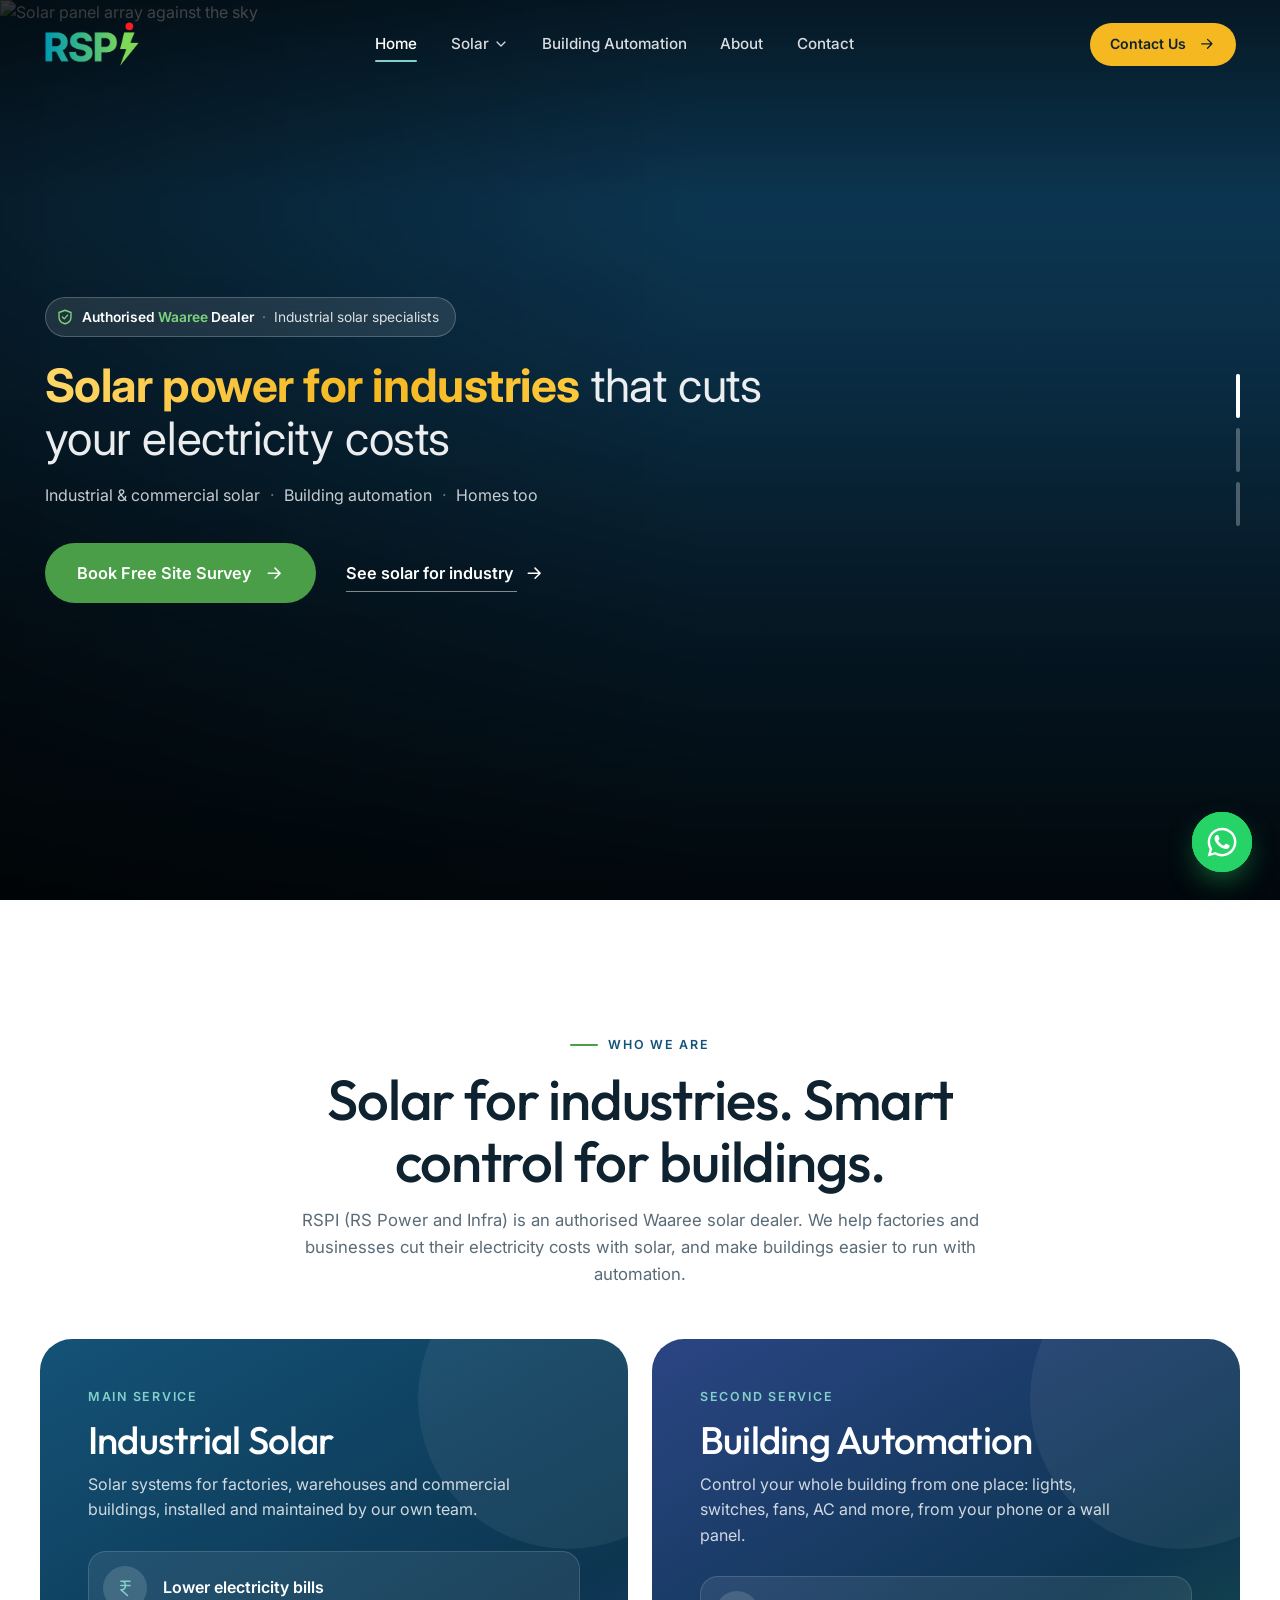
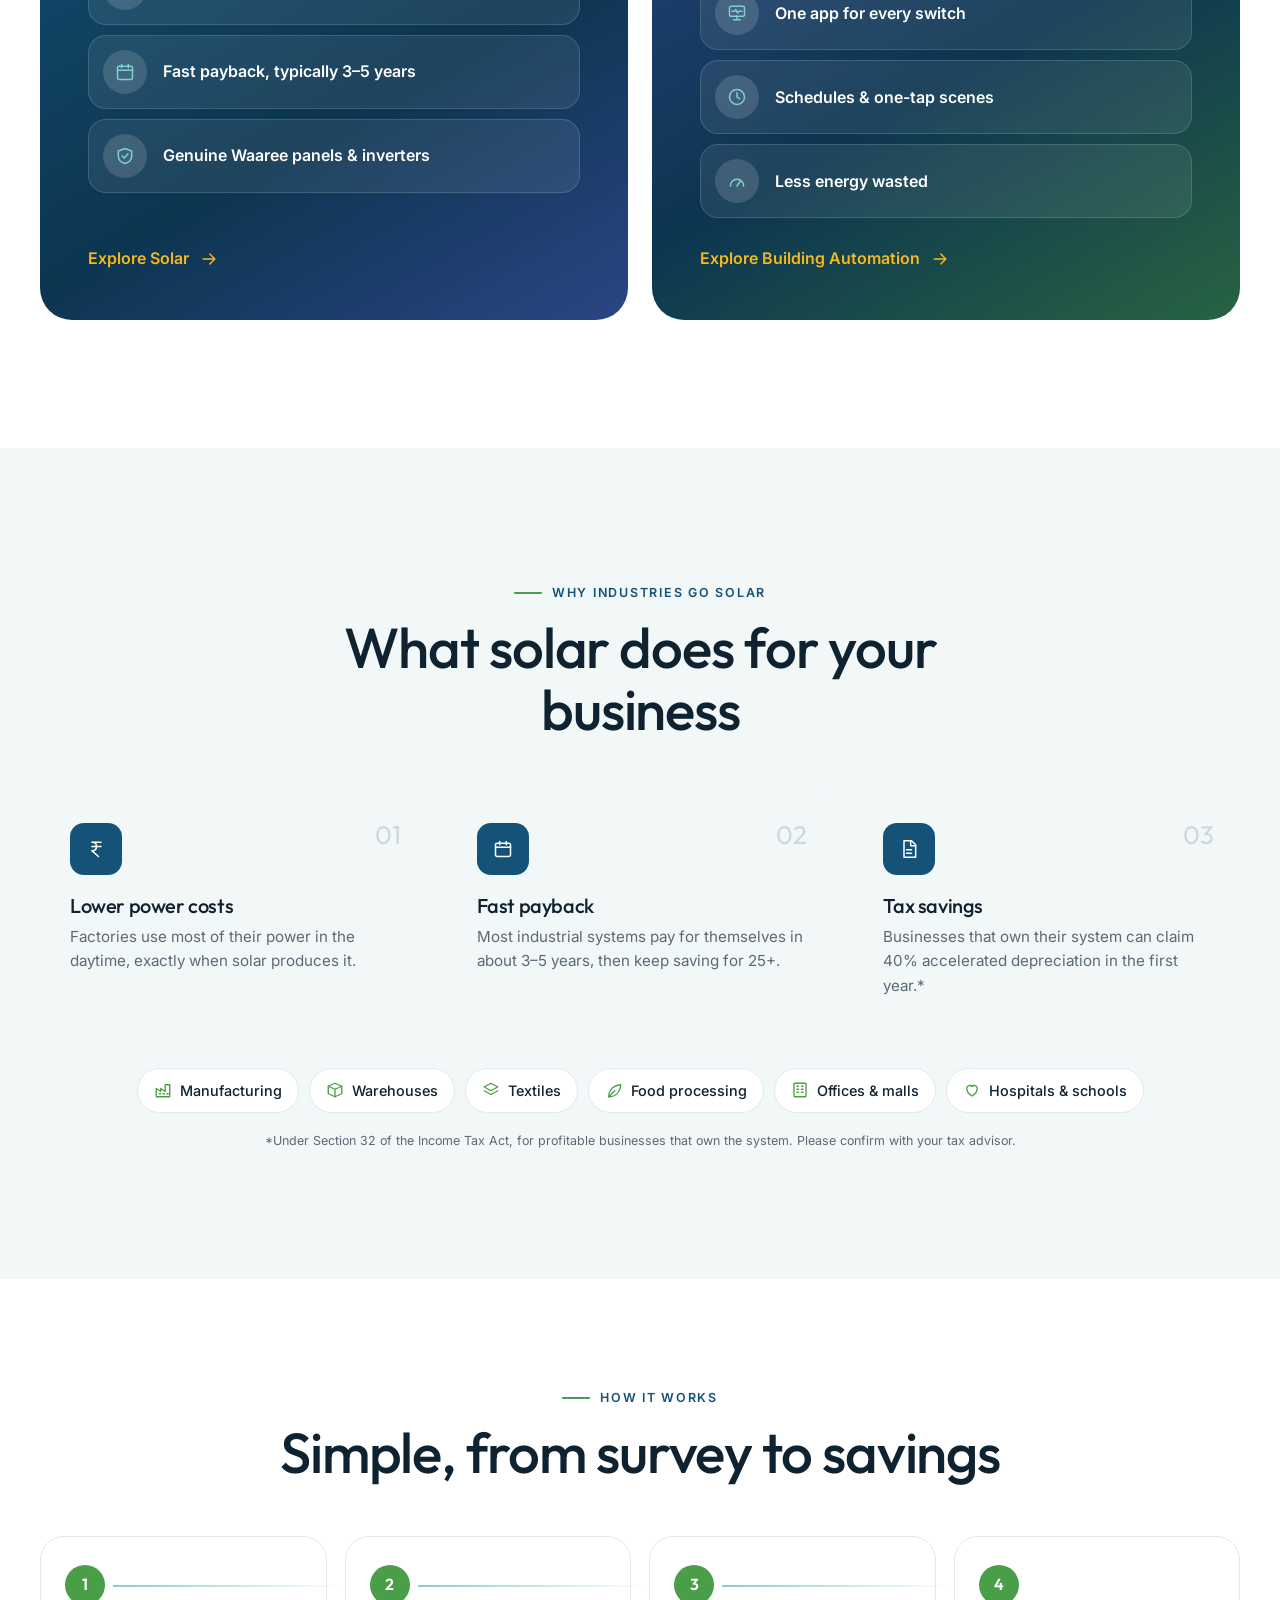
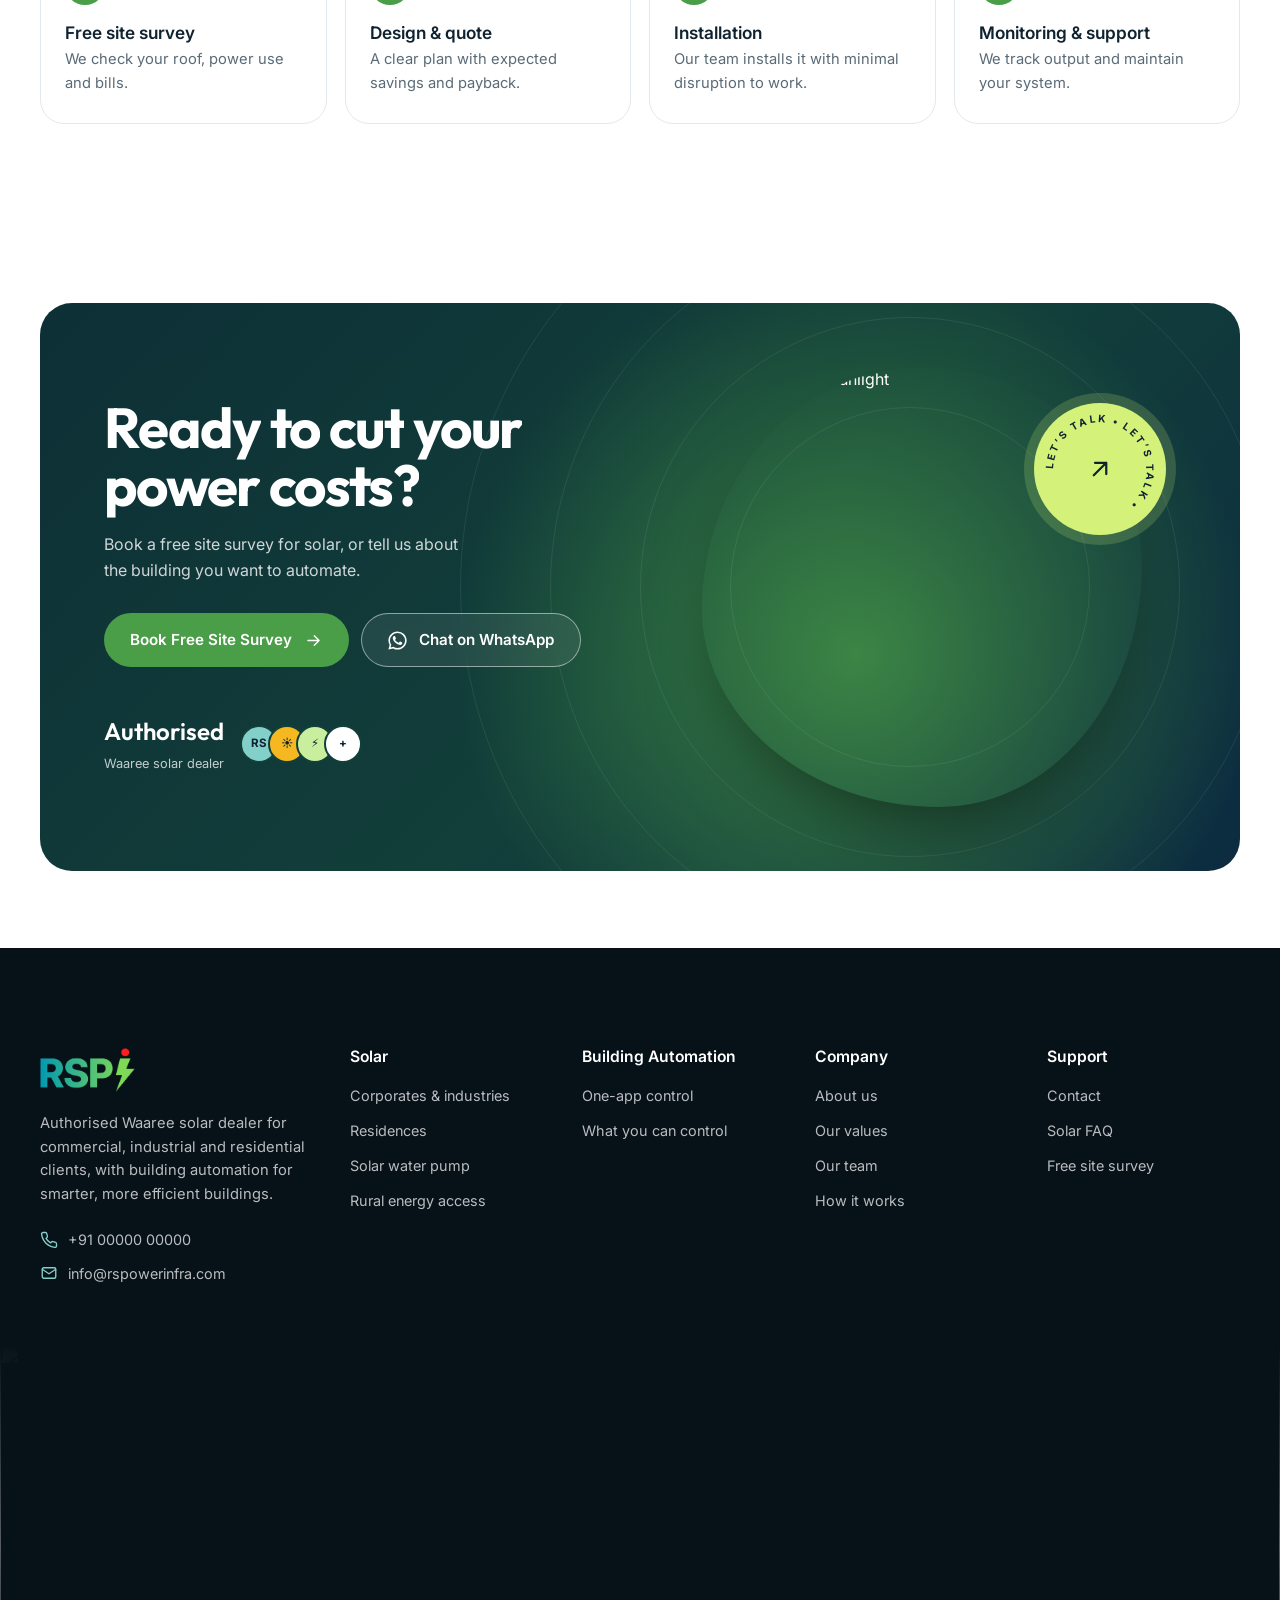
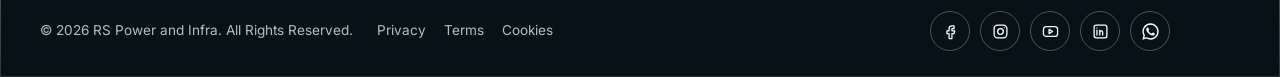
==== commit 94d64481: "Add Solar dropdown with four solar pages - Header "Solar" dropdown on every page: Residences, Corpor" ====
--- a/index.html
+++ b/index.html
@@ -13,7 +13,7 @@
   <link rel="preconnect" href="https://fonts.gstatic.com" crossorigin />
   <link href="https://fonts.googleapis.com/css2?family=Inter:wght@400;500;600;700&family=Outfit:wght@300;400;500;600;700&display=swap" rel="stylesheet" />
   <link rel="icon" type="image/png" href="assets/logo/favicon.png" />
-  <link rel="stylesheet" href="css/style.css?v=53" />
+  <link rel="stylesheet" href="css/style.css?v=55" />
   <script>try{if(sessionStorage.getItem("rs-wipe")==="1")document.documentElement.classList.add("is-arriving")}catch(e){}</script>
 </head>
 <body class="has-topnav">
@@ -39,7 +39,15 @@
       </a>
       <nav class="header__nav" aria-label="Main">
         <a href="index.html" aria-current="page">Home</a>
-        <a href="solar.html">Solar</a>
+        <div class="nav-drop">
+          <a href="solar.html" class="nav-drop__toggle" aria-haspopup="true" aria-expanded="false">Solar <svg class="i"><use href="#i-chevron-down"/></svg></a>
+          <div class="nav-drop__menu" aria-label="Solar solutions">
+          <a href="solar-residential.html"><span class="nav-drop__icon"><svg class="i"><use href="#i-home"/></svg></span><span><b>Solar Rooftop for Residences</b><small>Homes &amp; housing societies</small></span></a>
+          <a href="solar.html"><span class="nav-drop__icon"><svg class="i"><use href="#i-factory"/></svg></span><span><b>Solar Rooftop for Corporates &amp; Industries</b><small>Factories, warehouses &amp; offices</small></span></a>
+          <a href="solar-water-pump.html"><span class="nav-drop__icon"><svg class="i"><use href="#i-droplet"/></svg></span><span><b>Solar Water Pump</b><small>Irrigation &amp; water supply</small></span></a>
+          <a href="solar-rural.html"><span class="nav-drop__icon"><svg class="i"><use href="#i-lamp"/></svg></span><span><b>Solar for Rural Energy Access</b><small>Villages, farms &amp; remote sites</small></span></a>
+          </div>
+        </div>
         <a href="building-automation.html">Building Automation</a>
         <a href="about.html">About</a>
         <a href="contact.html">Contact</a>
@@ -204,7 +212,7 @@
           <a href="mailto:info@rspowerinfra.com"><svg class="i"><use href="#i-mail"/></svg> info@rspowerinfra.com</a>
         </div>
       </div>
-      <div><h4>Solar</h4><ul><li><a href="solar.html#solar">Solar for industries</a></li><li><a href="solar.html#services">What we build</a></li><li><a href="solar.html#products">Waaree products</a></li><li><a href="solar.html#homeowners">Solar for homes</a></li></ul></div>
+      <div><h4>Solar</h4><ul><li><a href="solar.html">Corporates &amp; industries</a></li><li><a href="solar-residential.html">Residences</a></li><li><a href="solar-water-pump.html">Solar water pump</a></li><li><a href="solar-rural.html">Rural energy access</a></li></ul></div>
       <div><h4>Building Automation</h4><ul><li><a href="building-automation.html">One-app control</a></li><li><a href="building-automation.html#control">What you can control</a></li></ul></div>
       <div><h4>Company</h4><ul><li><a href="about.html">About us</a></li><li><a href="about.html#values">Our values</a></li><li><a href="about.html#team">Our team</a></li><li><a href="index.html#how">How it works</a></li></ul></div>
       <div><h4>Support</h4><ul><li><a href="contact.html">Contact</a></li><li><a href="contact.html#faq">Solar FAQ</a></li><li><a href="contact.html">Free site survey</a></li></ul></div>
@@ -235,6 +243,6 @@
   <script src="https://cdnjs.cloudflare.com/ajax/libs/gsap/3.12.5/gsap.min.js"></script>
   <script src="https://cdnjs.cloudflare.com/ajax/libs/gsap/3.12.5/ScrollTrigger.min.js"></script>
   <script src="https://cdn.jsdelivr.net/npm/lenis@1.1.13/dist/lenis.min.js"></script>
-  <script src="js/main.js?v=53"></script>
+  <script src="js/main.js?v=55"></script>
 </body>
 </html>
--- a/css/style.css
+++ b/css/style.css
@@ -1637,3 +1637,66 @@
   .build-card__body, .build-card--feature .build-card__body { padding: 20px; }
 }
 .build-card--wide img { object-position: center 80%; }
+
+/* ---------- Header dropdown: Solar sub-pages ---------- */
+.header__inner { position: relative; }
+.nav-drop { position: relative; }
+.header__nav .nav-drop__toggle { display: inline-flex; align-items: center; gap: 4px; }
+.nav-drop__toggle .i { width: 16px; height: 16px; transition: transform 0.35s var(--ease); }
+.nav-drop:hover .nav-drop__toggle .i, .nav-drop.is-open .nav-drop__toggle .i { transform: rotate(180deg); }
+.nav-drop__toggle.is-current { color: #fff; }
+.nav-drop__toggle.is-current::after { transform: scaleX(1); }
+.nav-drop__menu {
+  position: absolute; top: calc(100% + 16px); left: 50%; z-index: 20; width: 340px;
+  display: grid; gap: 4px; padding: 10px; border-radius: 20px; background: #fff;
+  box-shadow: 0 30px 60px -20px rgba(7, 17, 24, 0.45), 0 0 0 1px rgba(15, 34, 48, 0.06);
+  opacity: 0; visibility: hidden; transform: translate(-50%, 10px);
+  transition: opacity 0.3s var(--ease), transform 0.35s var(--ease), visibility 0s linear 0.35s;
+}
+/* invisible bridge so the menu stays open while the mouse moves down to it */
+.nav-drop__menu::before { content: ""; position: absolute; left: 0; right: 0; top: -18px; height: 18px; }
+.nav-drop:hover .nav-drop__menu, .nav-drop:focus-within .nav-drop__menu, .nav-drop.is-open .nav-drop__menu {
+  opacity: 1; visibility: visible; transform: translate(-50%, 0); transition-delay: 0s;
+}
+.header__nav .nav-drop__menu a {
+  display: flex; align-items: center; gap: 12px; padding: 10px 12px; border-radius: 14px;
+  color: var(--ink); white-space: normal; font-size: 0.92rem; transition: background 0.25s;
+}
+.header__nav .nav-drop__menu a::after { display: none; }
+.header__nav .nav-drop__menu a:hover, .header__nav .nav-drop__menu a[aria-current="page"] { background: var(--bg-soft); color: var(--ink); }
+.nav-drop__menu .nav-drop__icon { display: grid; place-items: center; flex-shrink: 0; width: 40px; height: 40px; border-radius: 12px; background: var(--bg-soft); color: var(--teal); transition: background 0.25s, color 0.25s; }
+.nav-drop__menu a:hover .nav-drop__icon, .nav-drop__menu a[aria-current="page"] .nav-drop__icon { background: var(--green); color: #fff; }
+.nav-drop__menu b { display: block; font-weight: 600; line-height: 1.25; }
+.nav-drop__menu small { display: block; font-size: 0.78rem; color: var(--muted); margin-top: 2px; }
+@media (prefers-reduced-motion: reduce) {
+  .nav-drop__menu { transition-duration: 0.3s, 0.35s, 0s !important; }
+}
+/* small screens: the nav row scrolls sideways, so the menu hangs from the whole header instead */
+@media (max-width: 960px) {
+  .nav-drop { position: static; }
+  .nav-drop__menu { top: calc(100% + 8px); left: var(--gutter); right: var(--gutter); width: auto; transform: translateY(10px); }
+  .nav-drop:hover .nav-drop__menu { opacity: 0; visibility: hidden; transform: translateY(10px); }
+  .nav-drop.is-open .nav-drop__menu, .nav-drop:focus-within .nav-drop__menu { opacity: 1; visibility: visible; transform: none; }
+}
+
+/* ---------- Solar sub-pages ---------- */
+.sub-strip { list-style: none; display: grid; grid-template-columns: repeat(3, 1fr); gap: 16px; max-width: 900px; margin-inline: auto; }
+.sub-strip li { padding: 26px 22px; border-radius: var(--radius); background: #fff; border: 1px solid var(--line); text-align: center; }
+.sub-strip li.is-top { background: linear-gradient(140deg, var(--teal), var(--navy)); color: #fff; border-color: transparent; }
+.sub-strip span { display: block; font-size: 0.85rem; color: var(--muted); }
+.sub-strip li.is-top span { color: rgba(255, 255, 255, 0.75); }
+.sub-strip b { display: block; margin-top: 6px; font-family: var(--font-head); font-size: clamp(1.8rem, 3vw, 2.4rem); font-weight: 500; color: var(--green-dark); }
+.sub-strip li.is-top b { color: var(--sun); }
+
+.sol-links { display: grid; grid-template-columns: repeat(3, 1fr); gap: 16px; }
+.sol-link {
+  display: flex; align-items: center; gap: 16px; padding: 20px; border-radius: 20px; background: var(--bg-soft);
+  transition: background 0.3s, transform 0.5s var(--ease), box-shadow 0.5s var(--ease);
+}
+.sol-link:hover { background: #fff; transform: translateY(-4px); box-shadow: var(--shadow); }
+.sol-link__icon { display: grid; place-items: center; flex-shrink: 0; width: 48px; height: 48px; border-radius: 14px; background: var(--teal); color: #fff; }
+.sol-link b { display: block; font-weight: 600; }
+.sol-link small { color: var(--muted); font-size: 0.85rem; }
+.sol-link > .i { margin-left: auto; color: var(--green); transition: transform 0.4s var(--ease); }
+.sol-link:hover > .i { transform: translateX(4px); }
+@media (max-width: 960px) { .sol-links, .sub-strip { grid-template-columns: 1fr; } }
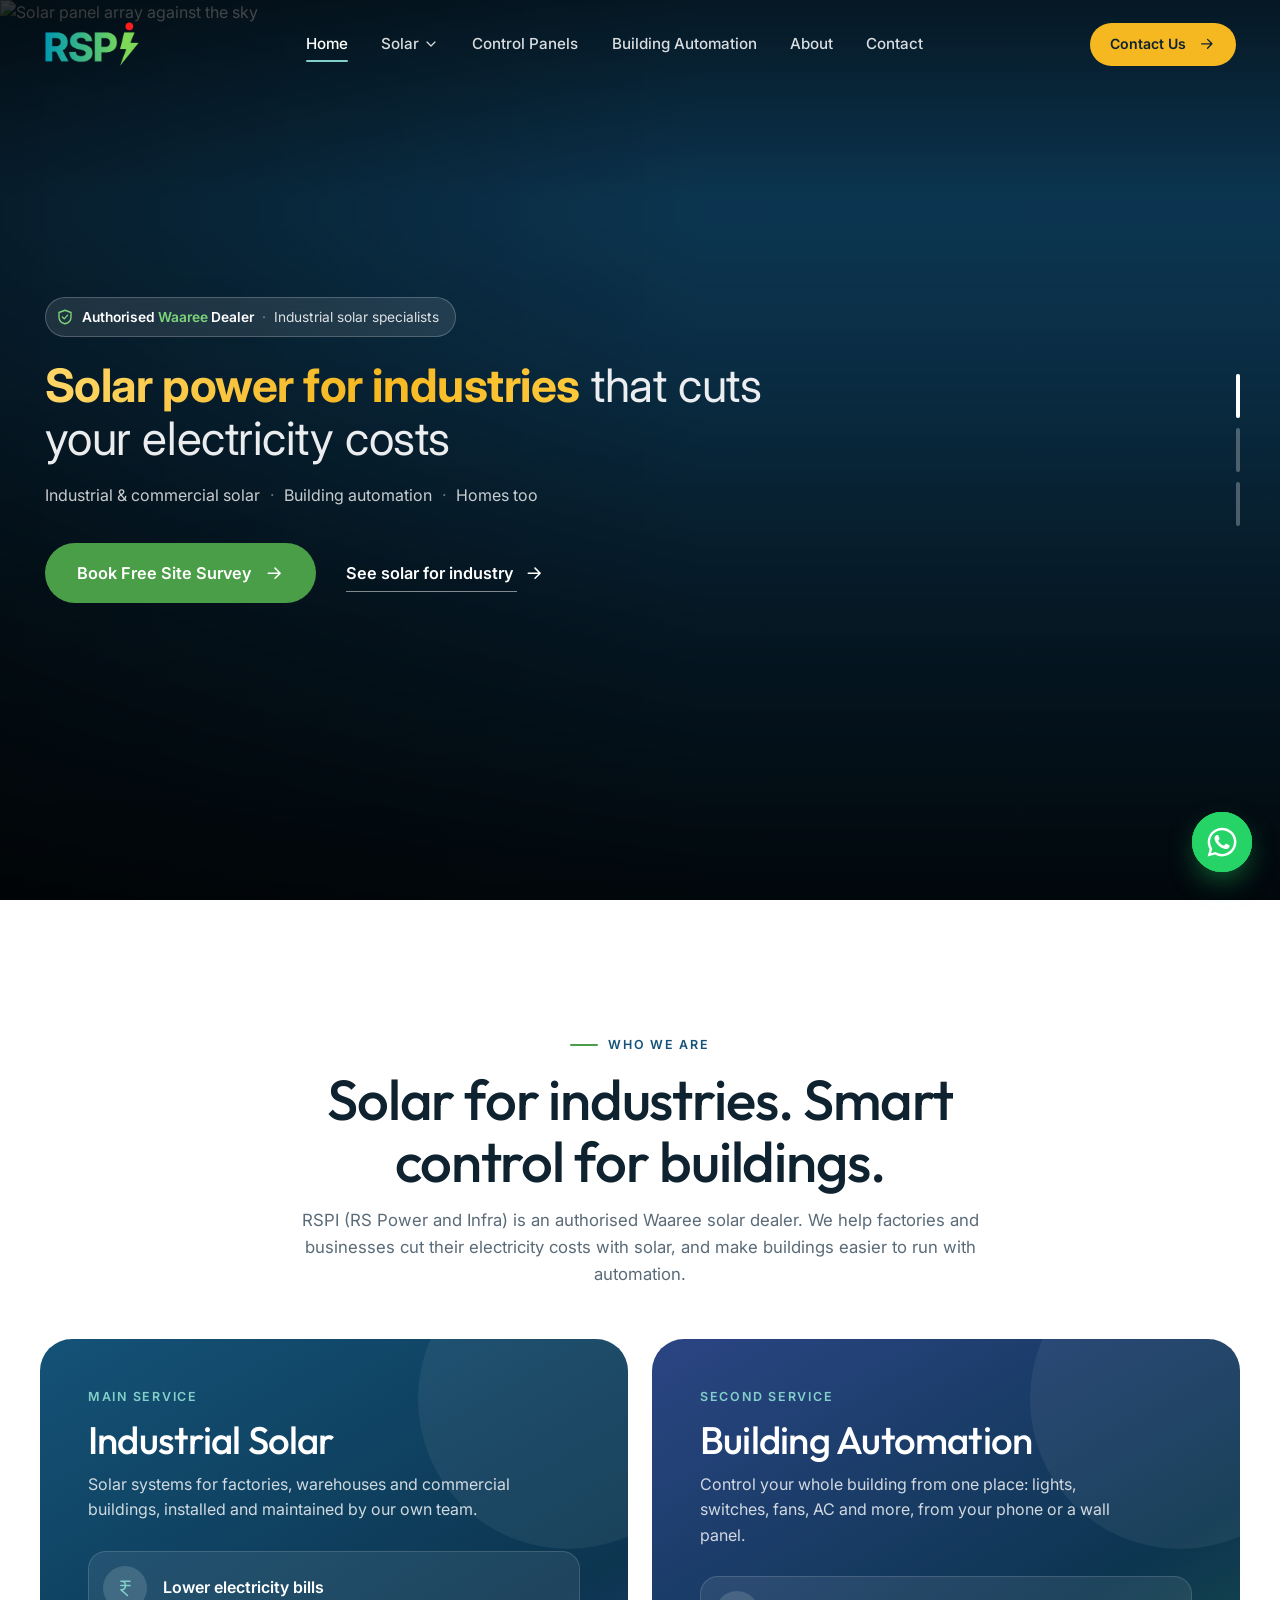
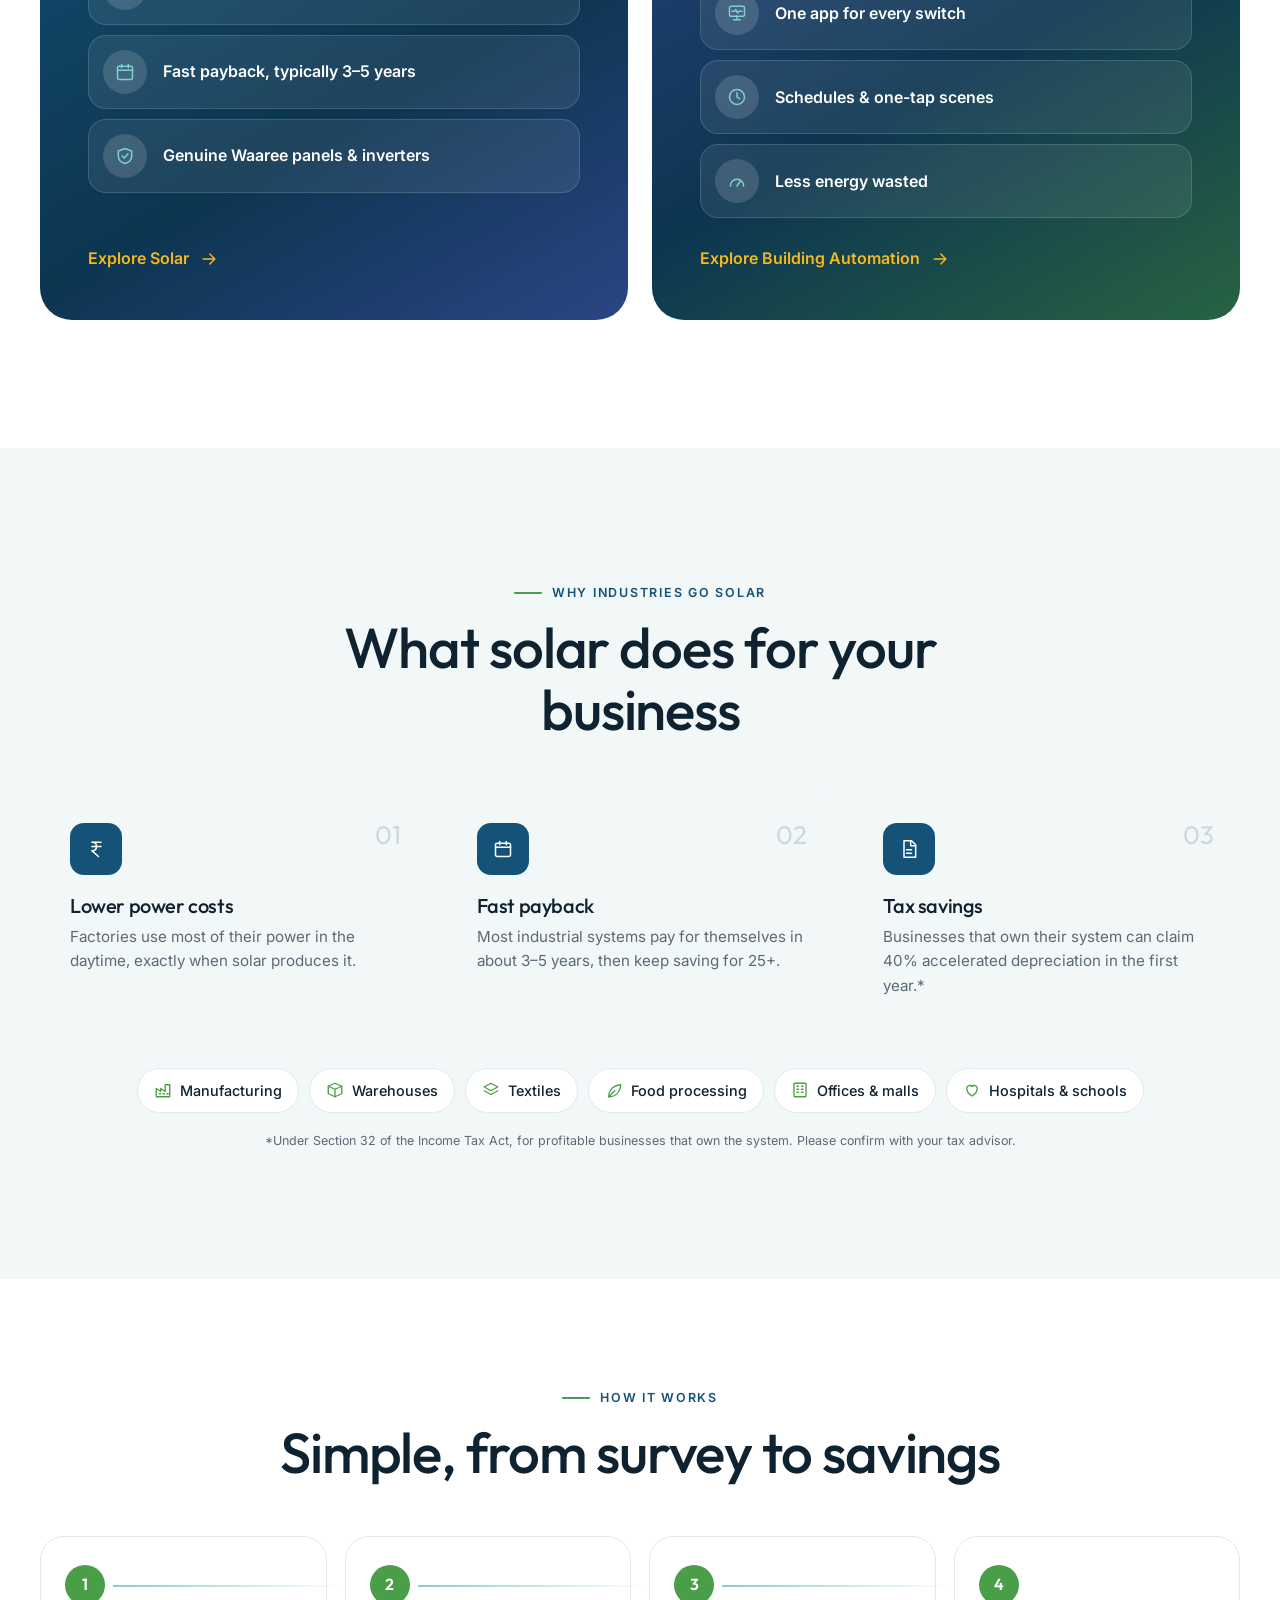
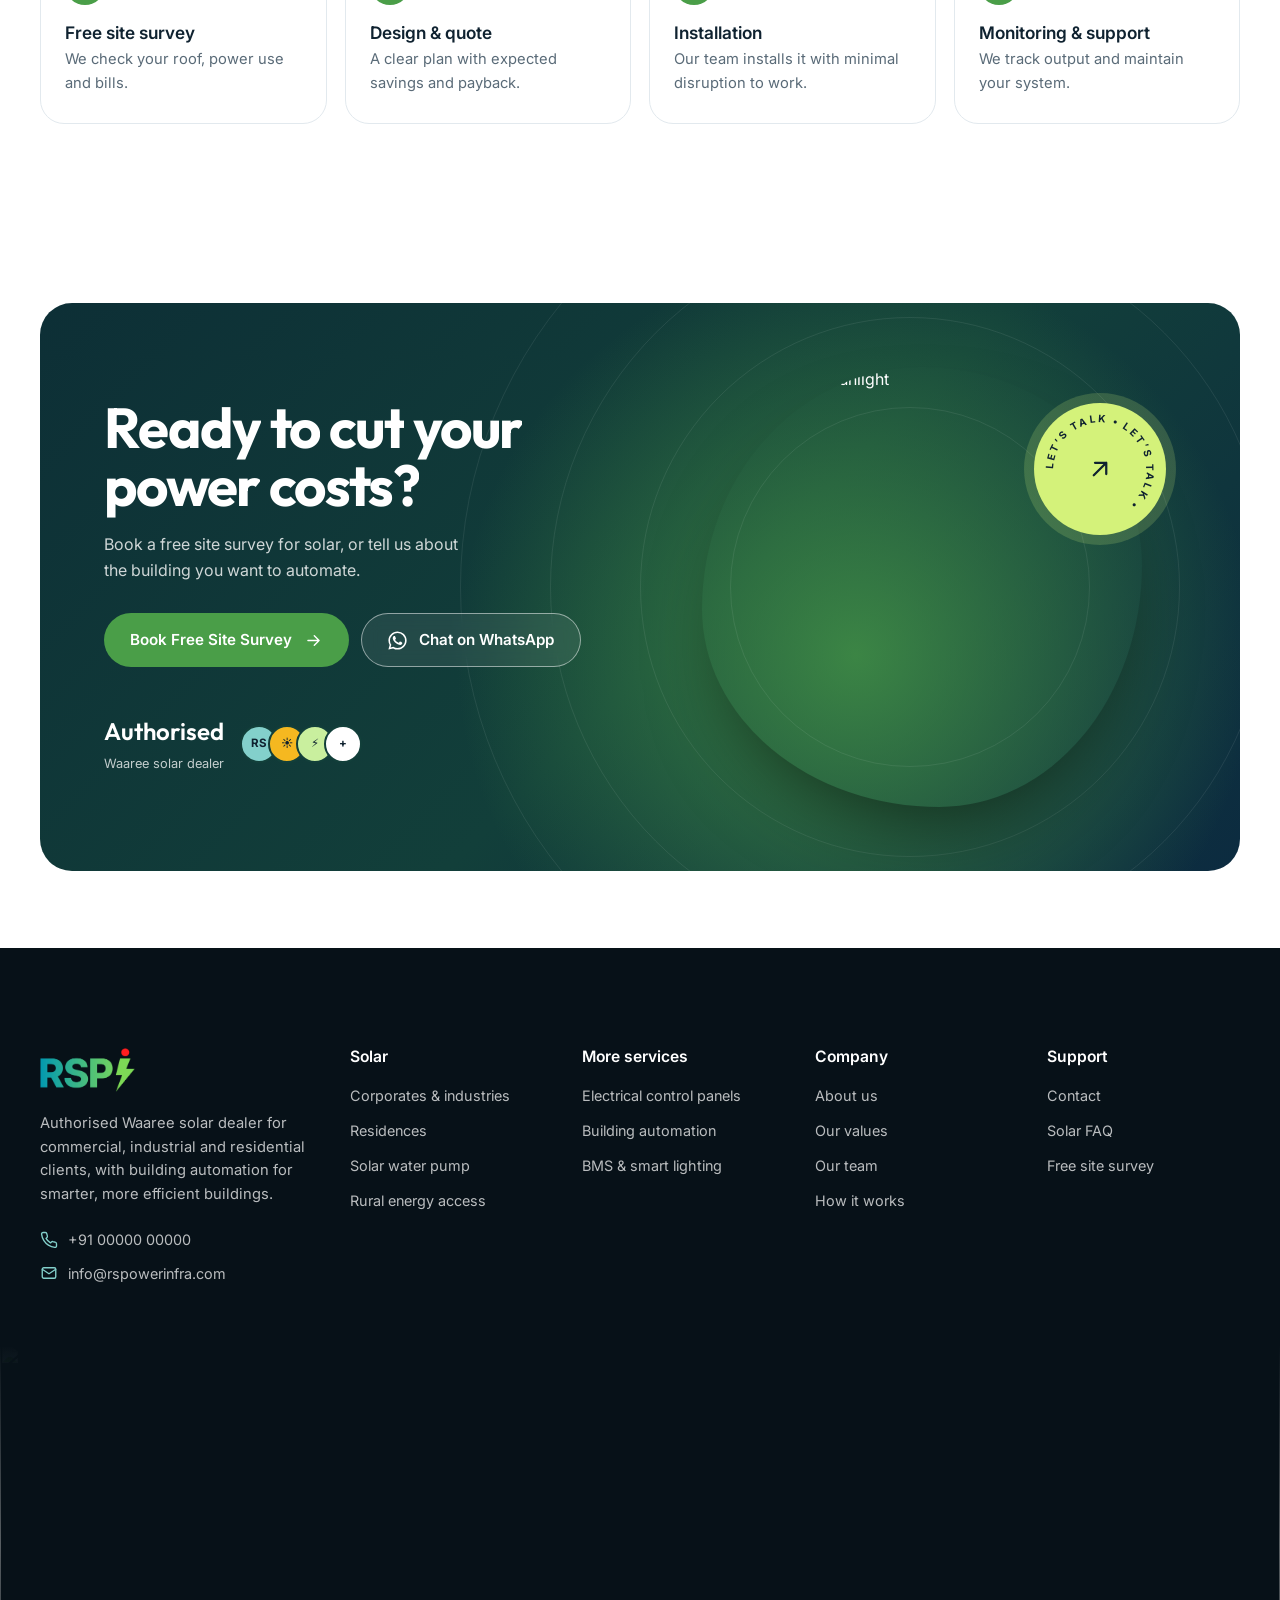
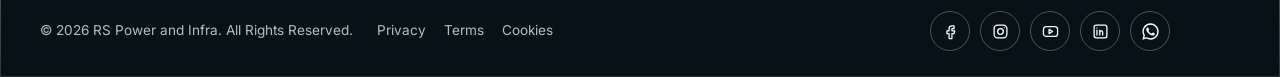
==== commit 388ff256: "Add Control Panels page, solar and automation solution overviews - New control-panels.html: electric" ====
--- a/index.html
+++ b/index.html
@@ -13,7 +13,7 @@
   <link rel="preconnect" href="https://fonts.gstatic.com" crossorigin />
   <link href="https://fonts.googleapis.com/css2?family=Inter:wght@400;500;600;700&family=Outfit:wght@300;400;500;600;700&display=swap" rel="stylesheet" />
   <link rel="icon" type="image/png" href="assets/logo/favicon.png" />
-  <link rel="stylesheet" href="css/style.css?v=55" />
+  <link rel="stylesheet" href="css/style.css?v=59" />
   <script>try{if(sessionStorage.getItem("rs-wipe")==="1")document.documentElement.classList.add("is-arriving")}catch(e){}</script>
 </head>
 <body class="has-topnav">
@@ -48,6 +48,7 @@
           <a href="solar-rural.html"><span class="nav-drop__icon"><svg class="i"><use href="#i-lamp"/></svg></span><span><b>Solar for Rural Energy Access</b><small>Villages, farms &amp; remote sites</small></span></a>
           </div>
         </div>
+        <a href="control-panels.html">Control Panels</a>
         <a href="building-automation.html">Building Automation</a>
         <a href="about.html">About</a>
         <a href="contact.html">Contact</a>
@@ -213,7 +214,7 @@
         </div>
       </div>
       <div><h4>Solar</h4><ul><li><a href="solar.html">Corporates &amp; industries</a></li><li><a href="solar-residential.html">Residences</a></li><li><a href="solar-water-pump.html">Solar water pump</a></li><li><a href="solar-rural.html">Rural energy access</a></li></ul></div>
-      <div><h4>Building Automation</h4><ul><li><a href="building-automation.html">One-app control</a></li><li><a href="building-automation.html#control">What you can control</a></li></ul></div>
+      <div><h4>More services</h4><ul><li><a href="control-panels.html">Electrical control panels</a></li><li><a href="building-automation.html">Building automation</a></li><li><a href="building-automation.html#solutions">BMS &amp; smart lighting</a></li></ul></div>
       <div><h4>Company</h4><ul><li><a href="about.html">About us</a></li><li><a href="about.html#values">Our values</a></li><li><a href="about.html#team">Our team</a></li><li><a href="index.html#how">How it works</a></li></ul></div>
       <div><h4>Support</h4><ul><li><a href="contact.html">Contact</a></li><li><a href="contact.html#faq">Solar FAQ</a></li><li><a href="contact.html">Free site survey</a></li></ul></div>
     </div>
@@ -243,6 +244,6 @@
   <script src="https://cdnjs.cloudflare.com/ajax/libs/gsap/3.12.5/gsap.min.js"></script>
   <script src="https://cdnjs.cloudflare.com/ajax/libs/gsap/3.12.5/ScrollTrigger.min.js"></script>
   <script src="https://cdn.jsdelivr.net/npm/lenis@1.1.13/dist/lenis.min.js"></script>
-  <script src="js/main.js?v=55"></script>
+  <script src="js/main.js?v=59"></script>
 </body>
 </html>
--- a/css/style.css
+++ b/css/style.css
@@ -1700,3 +1700,32 @@
 .sol-link > .i { margin-left: auto; color: var(--green); transition: transform 0.4s var(--ease); }
 .sol-link:hover > .i { transform: translateX(4px); }
 @media (max-width: 960px) { .sol-links, .sub-strip { grid-template-columns: 1fr; } }
+
+/* explore row: fits however many solar pages there are */
+.sol-links { grid-template-columns: repeat(auto-fit, minmax(250px, 1fr)); }
+
+/* control panels: experience badge beside the intro */
+.cp-intro { display: grid; grid-template-columns: minmax(220px, 300px) 1fr; gap: clamp(28px, 5vw, 72px); align-items: center; }
+.cp-intro h2 { margin-block: 14px 16px; }
+.cp-intro > div > p { color: var(--muted); }
+.cp-intro__badge {
+  display: grid; place-items: center; text-align: center; aspect-ratio: 1; padding: 28px; border-radius: 50%;
+  color: #fff; background: radial-gradient(circle at 30% 25%, var(--teal) 0%, var(--teal-deep) 60%, var(--navy) 100%);
+  box-shadow: 0 0 0 12px rgba(131, 208, 203, 0.18), var(--shadow);
+}
+.cp-intro__badge b { display: block; font-family: var(--font-head); font-size: clamp(4rem, 8vw, 6rem); font-weight: 600; line-height: 0.9; color: var(--sun); }
+.cp-intro__badge span { display: block; max-width: 18ch; margin-top: 10px; font-size: 0.9rem; color: rgba(255, 255, 255, 0.85); }
+@media (max-width: 960px) {
+  .cp-intro { grid-template-columns: 1fr; }
+  .cp-intro__badge { width: min(240px, 70%); margin-inline: auto; }
+}
+
+/* Solar page: "Solar energy solutions" overview, four clickable cards */
+.why__grid--4 { grid-template-columns: repeat(4, 1fr); }
+.why-card--link { display: flex; flex-direction: column; border: 1px solid var(--line); background: #fff; }
+.why-card--link p { flex: 1; }
+.why-card__more { display: inline-flex; align-items: center; gap: 8px; margin-top: 18px; font-weight: 600; font-size: 0.9rem; color: var(--green-dark); transition: gap 0.4s var(--ease); }
+.why-card--link:hover .why-card__more { gap: 14px; }
+.why-card--link:hover { border-color: transparent; }
+@media (max-width: 1100px) { .why__grid--4 { grid-template-columns: 1fr 1fr; } }
+@media (max-width: 560px) { .why__grid--4 { grid-template-columns: 1fr; } }
